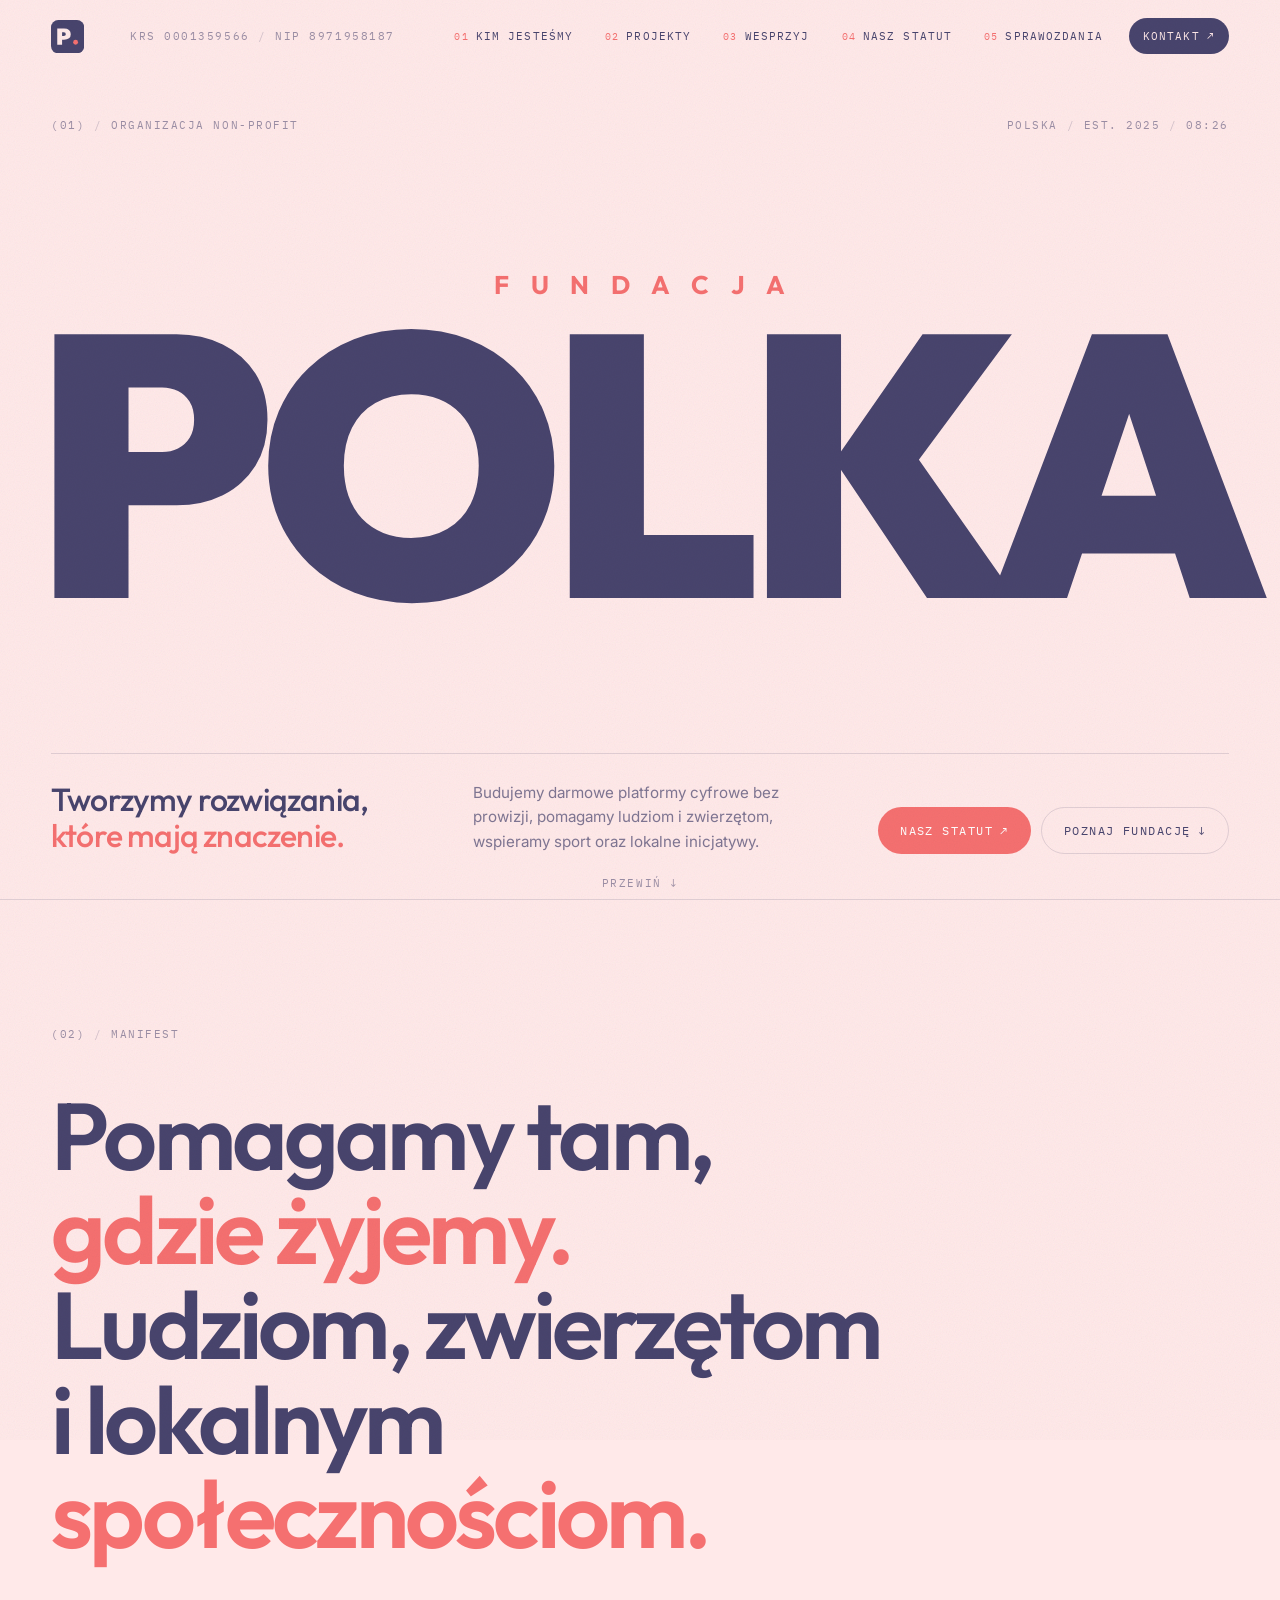
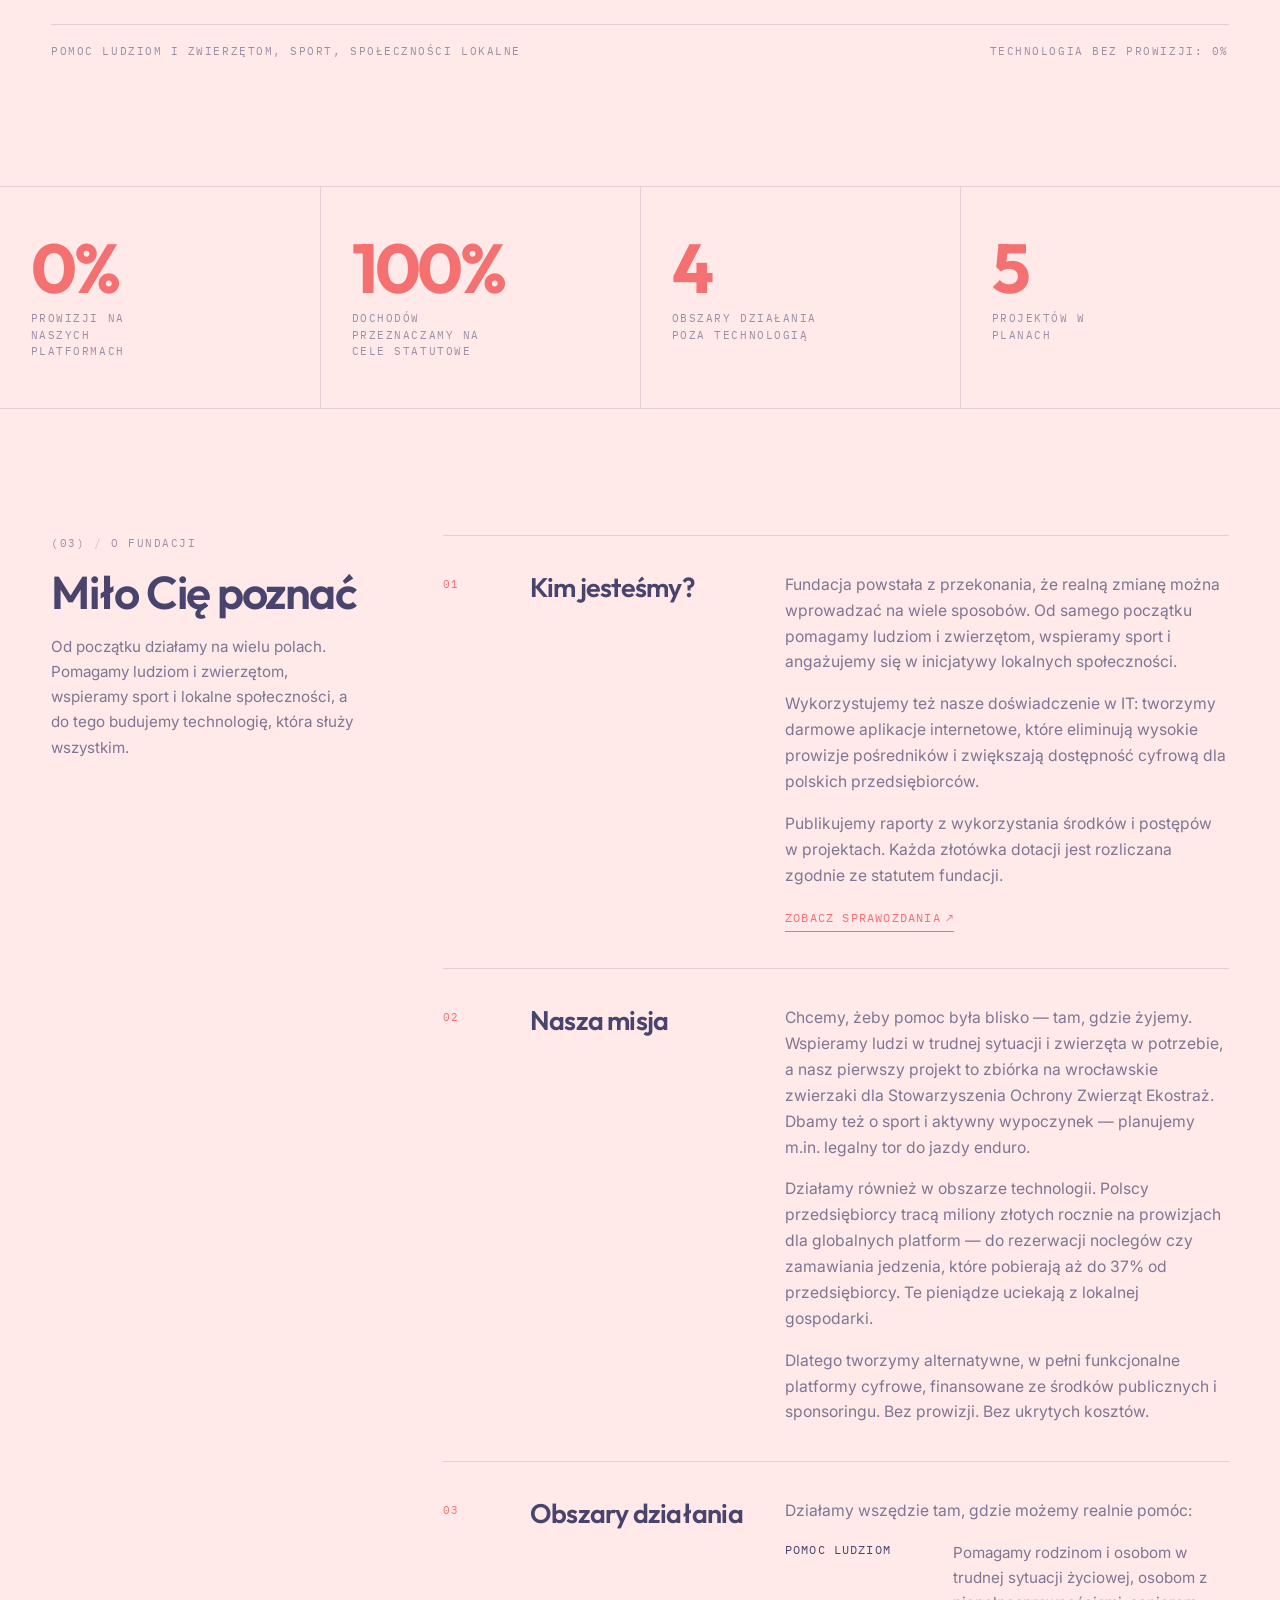
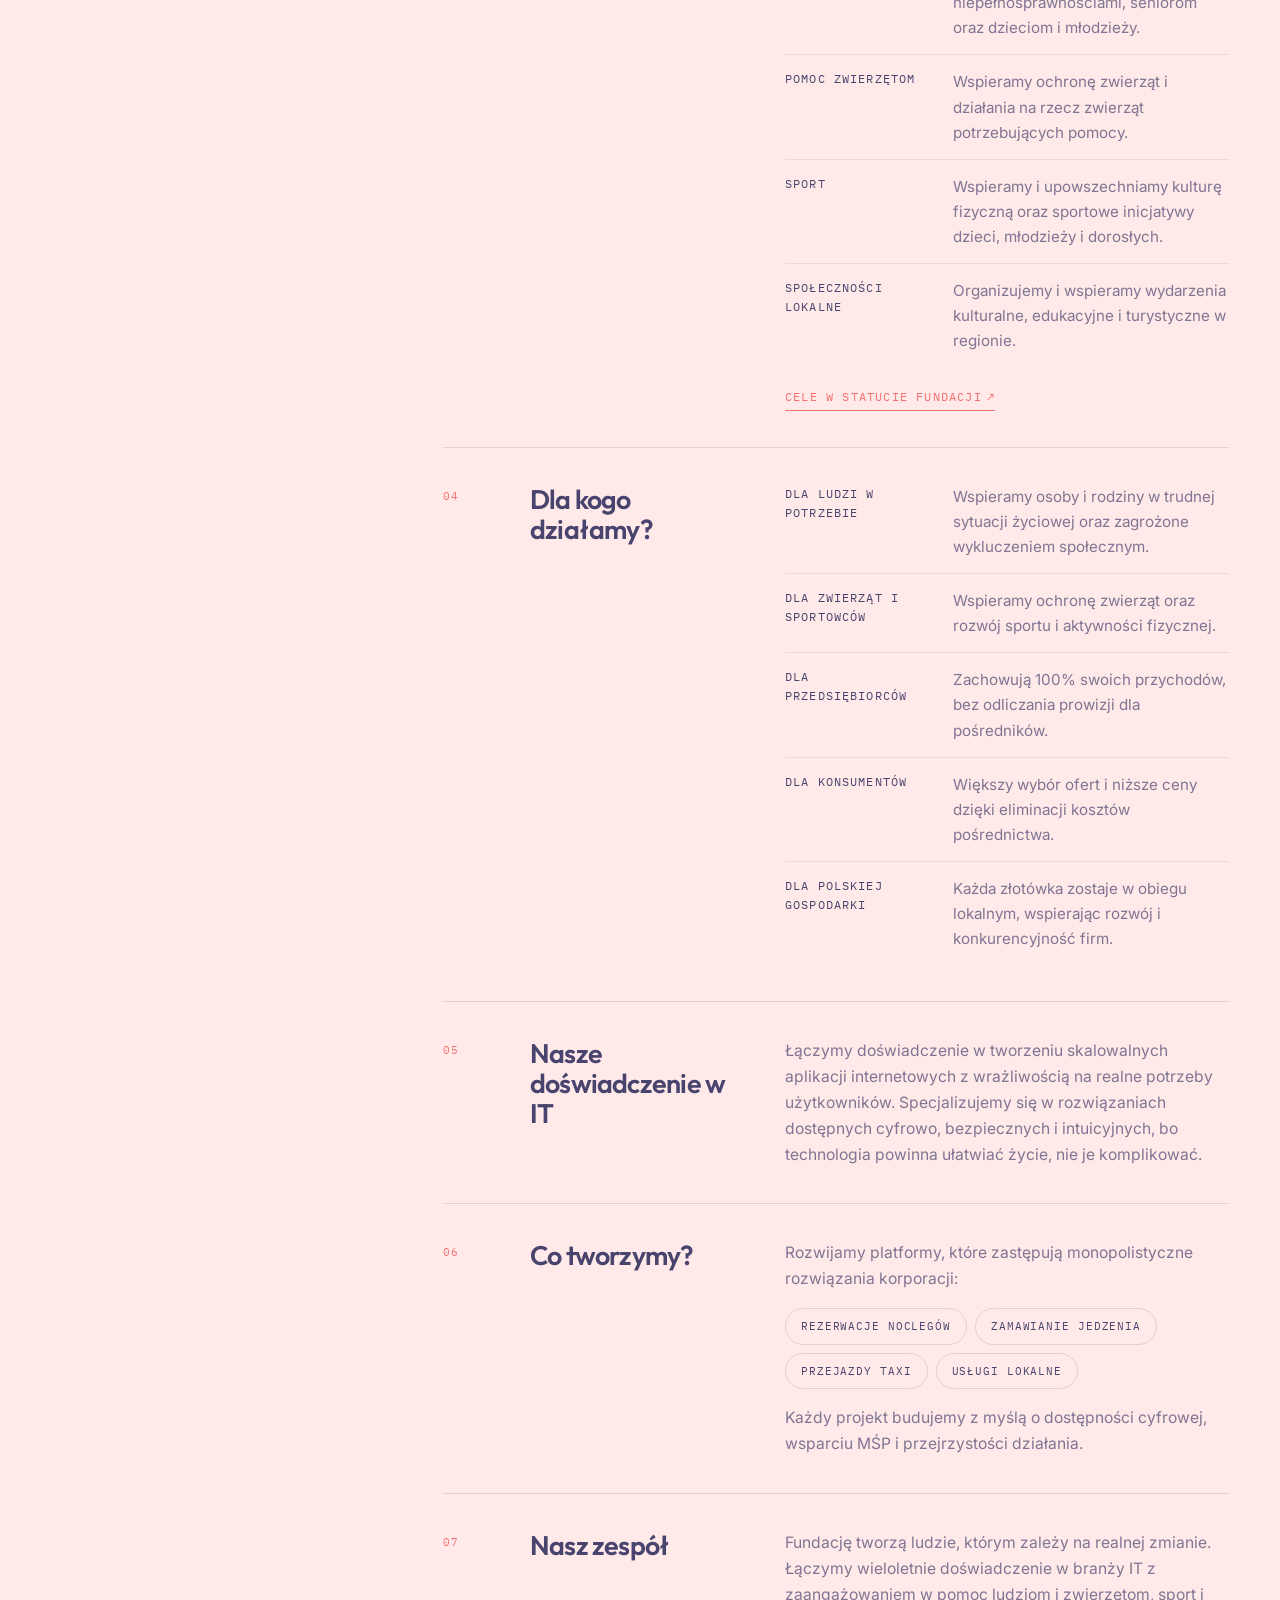
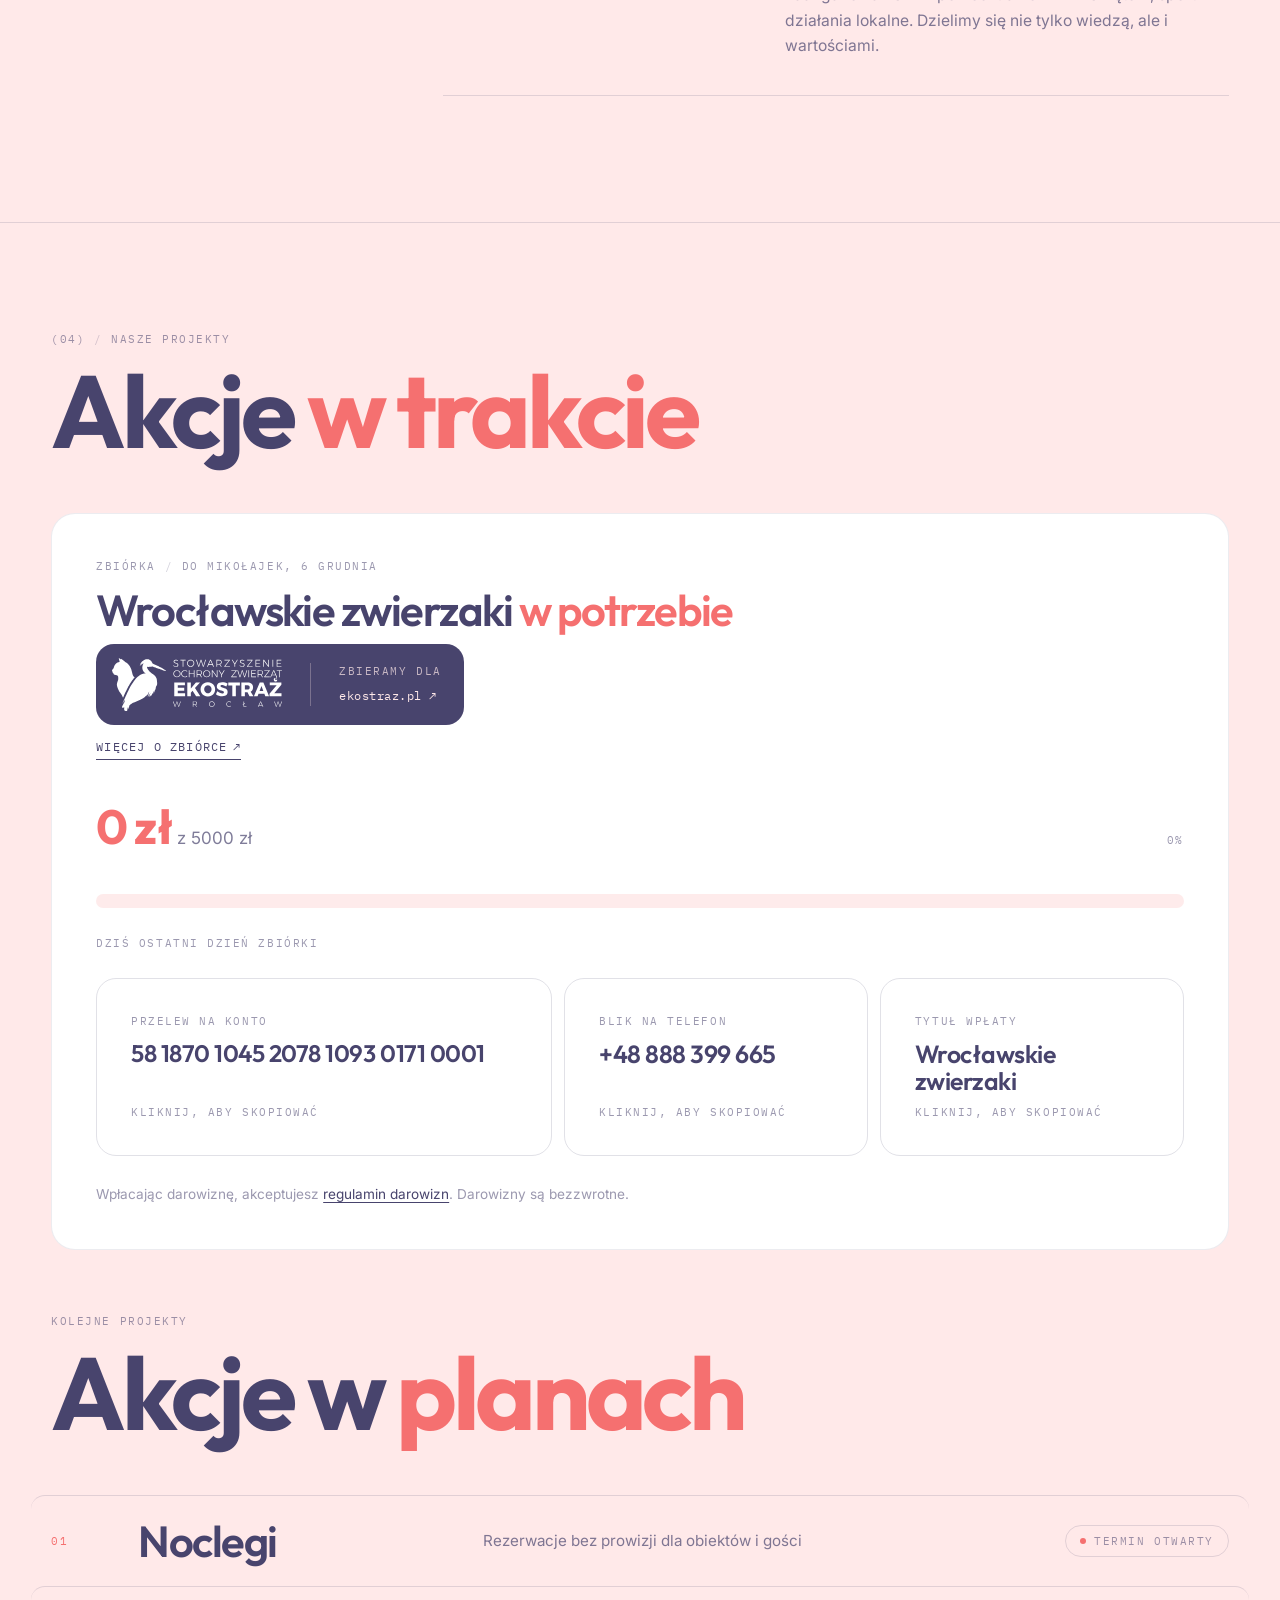
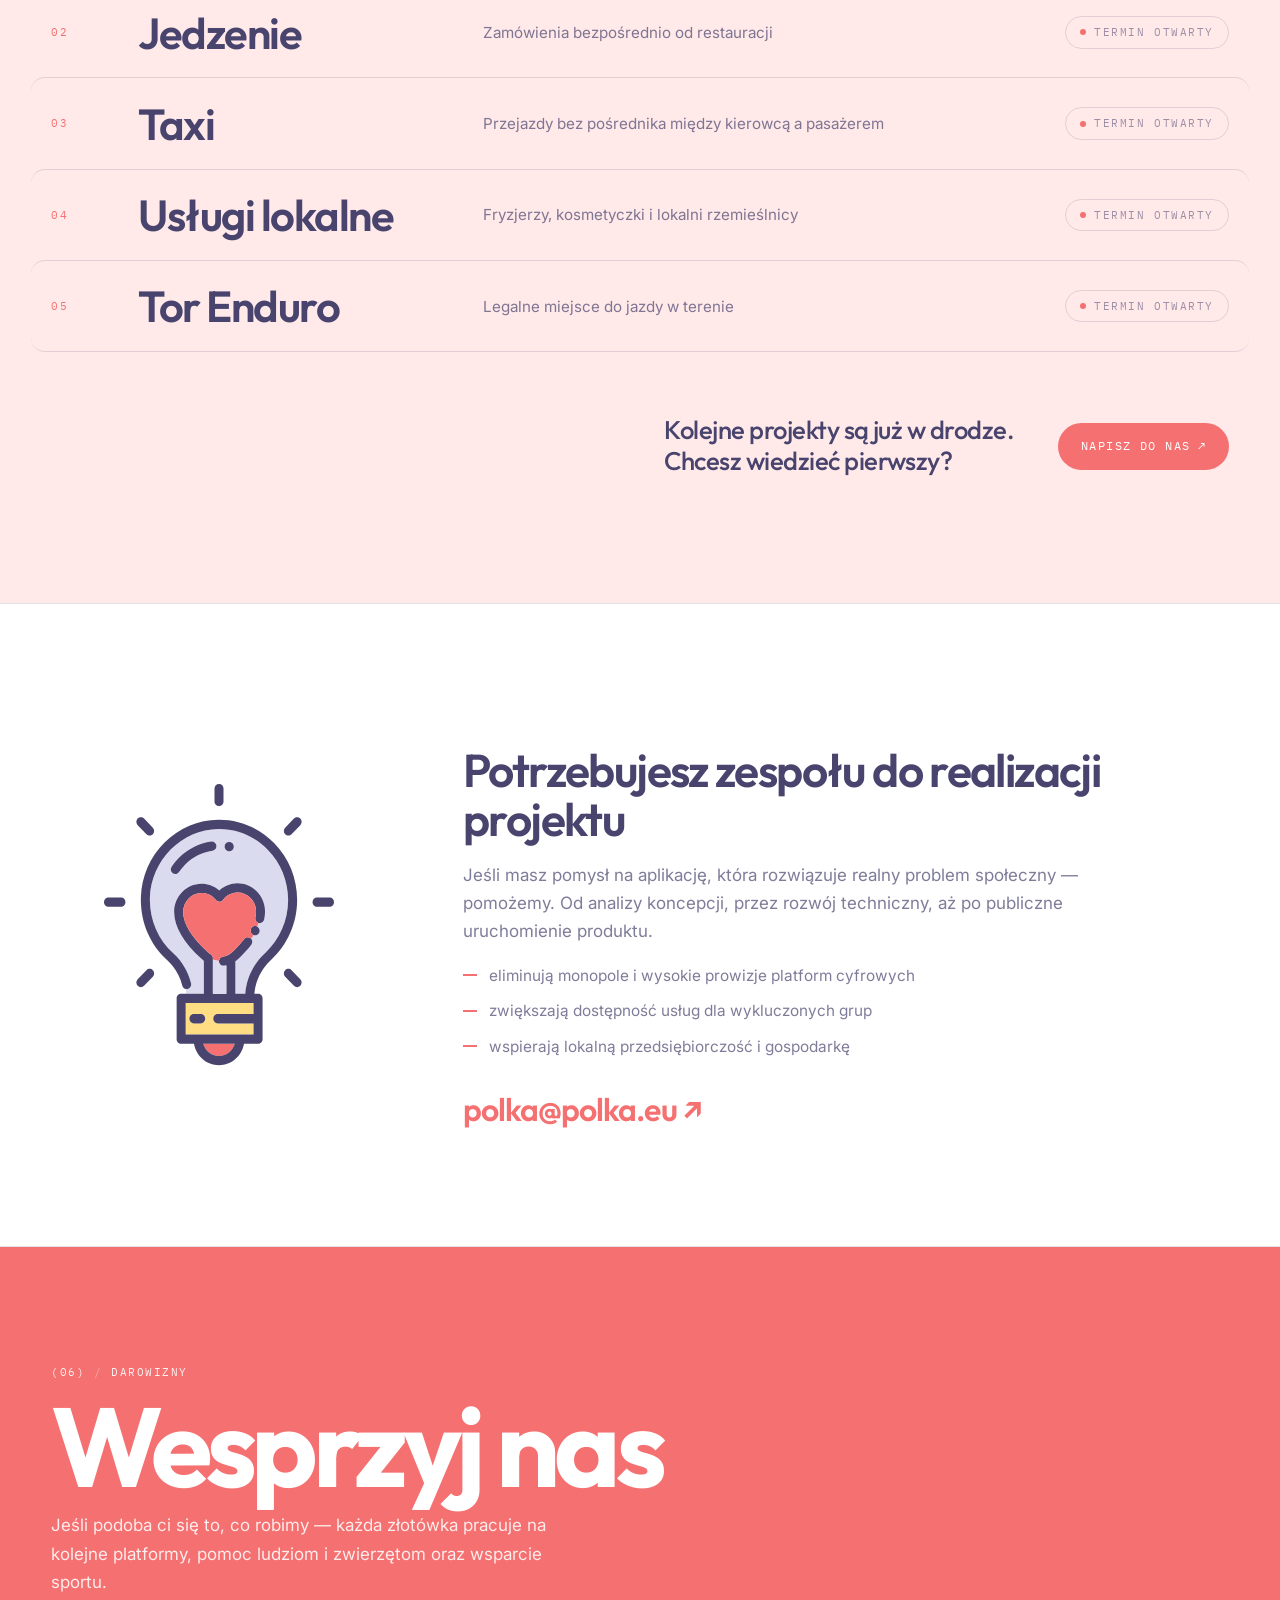
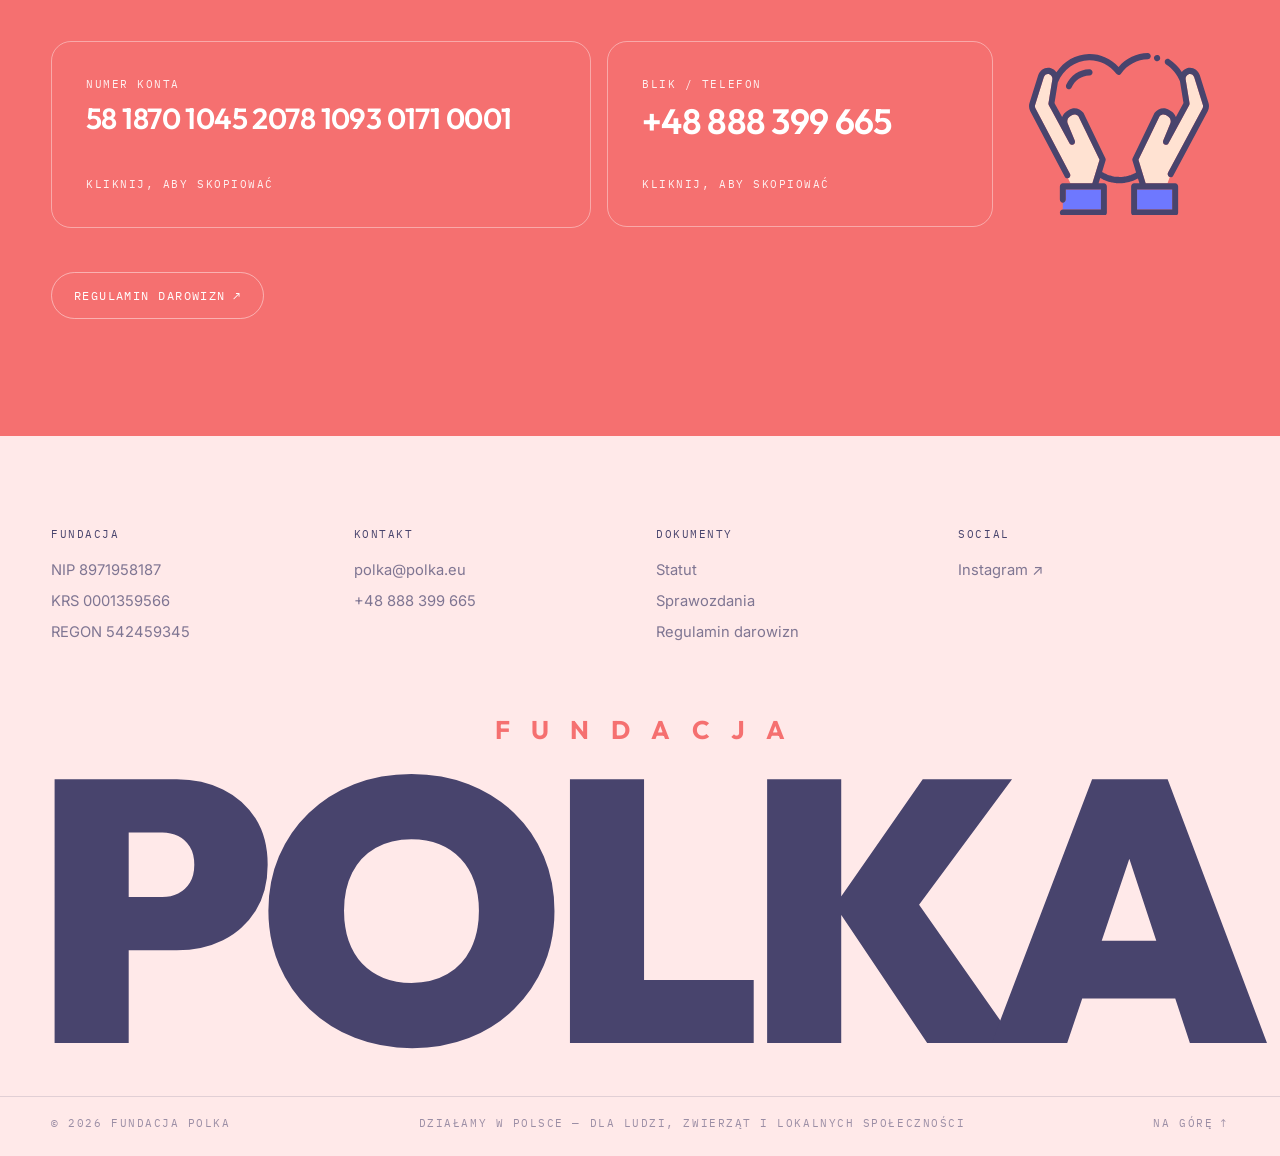
==== index.html @ 203c1606 "Name Ekostraż as the beneficiary of the Wrocławskie zwierzaki fundraiser Add Ekostraż logo (official" ====
<!DOCTYPE html>
<html lang="pl">
<head>
    <meta charset="UTF-8" />
    <meta name="viewport" content="width=device-width, initial-scale=1.0" />
    <meta name="description" content="Fundacja Polka - Tworzymy rozwiązania, które mają znaczenie! Budujemy darmowe platformy cyfrowe bez prowizji, pomagamy ludziom i zwierzętom, wspieramy sport i lokalne inicjatywy." />
    <meta name="theme-color" content="#FFE9E9" />
    <link rel="canonical" href="https://polka.eu/" />

    <!-- Social previews: Facebook, Messenger, Instagram (DM links), WhatsApp, LinkedIn, X/Twitter -->
    <meta property="og:type" content="website" />
    <meta property="og:site_name" content="Fundacja Polka" />
    <meta property="og:locale" content="pl_PL" />
    <meta property="og:url" content="https://polka.eu/" />
    <meta property="og:title" content="Fundacja Polka — Tworzymy rozwiązania, które mają znaczenie" />
    <meta property="og:description" content="Pomagamy ludziom i zwierzętom, wspieramy sport i lokalne społeczności oraz budujemy darmowe platformy cyfrowe bez prowizji." />
    <meta property="og:image" content="https://polka.eu/og/og-default.png" />
    <meta property="og:image:type" content="image/png" />
    <meta property="og:image:width" content="1200" />
    <meta property="og:image:height" content="630" />
    <meta property="og:image:alt" content="Fundacja Polka — pomagamy ludziom i zwierzętom, wspieramy sport i lokalne społeczności" />
    <meta name="twitter:card" content="summary_large_image" />
    <meta name="twitter:title" content="Fundacja Polka — Tworzymy rozwiązania, które mają znaczenie" />
    <meta name="twitter:description" content="Pomagamy ludziom i zwierzętom, wspieramy sport i lokalne społeczności oraz budujemy darmowe platformy cyfrowe bez prowizji." />
    <meta name="twitter:image" content="https://polka.eu/og/og-default.png" />
    <meta name="twitter:image:alt" content="Fundacja Polka — pomagamy ludziom i zwierzętom, wspieramy sport i lokalne społeczności" />
    <link rel="icon" href="favicon.svg" type="image/svg+xml" />
    <link rel="apple-touch-icon" href="apple-touch-icon.png" />
    <title>Fundacja Polka — Tworzymy rozwiązania, które mają znaczenie!</title>
    <link rel="preconnect" href="https://api.fontshare.com" />
    <link href="https://api.fontshare.com/v2/css?f[]=switzer@400,500,700,900&display=swap" rel="stylesheet" />
    <link rel="preconnect" href="https://fonts.googleapis.com" />
    <link rel="preconnect" href="https://fonts.gstatic.com" crossorigin />
    <link href="https://fonts.googleapis.com/css2?family=Outfit:wght@300;400;500;600;700;800;900&family=Inter:wght@300;400;500;600&family=IBM+Plex+Mono:wght@400;500&display=swap" rel="stylesheet" />
    <link rel="stylesheet" href="styles.css" />
</head>
<body>
    <div class="grain" aria-hidden="true"></div>
    <div class="progress" id="progress" aria-hidden="true"><span></span></div>
    <div class="cursor" id="cursor" aria-hidden="true"></div>

    <a href="#main" class="skip-link">Przejdź do treści</a>

    <!-- TOP BAR -->
    <header class="topbar" id="topbar">
        <a href="index.html" class="brand" aria-label="Fundacja Polka — strona główna">
            <span class="visually-hidden">Fundacja Polka</span>
            <svg class="brand-mark" viewBox="0 0 128 128" aria-hidden="true" focusable="false">
                <rect class="brand-mark-tile" width="128" height="128" rx="28" />
                <path class="brand-mark-p" d="M24.06 95V33H50.14Q62.27 33 69.15 38.7Q76.04 44.4 76.04 54.61Q76.04 64.82 69.15 70.52Q62.27 76.22 50.32 76.22H42.66V95ZM49.78 47.59H42.66V61.63H49.32Q56.98 61.63 56.98 54.61Q56.98 47.59 49.78 47.59Z" />
                <circle class="brand-mark-dot" cx="94.64" cy="85.7" r="9.3" />
            </svg>
        </a>

        <p class="topbar-meta label">KRS&nbsp;0001359566 <span class="sep">/</span> NIP&nbsp;8971958187</p>

        <nav class="topnav" aria-label="Nawigacja główna">
            <a href="#about"><span class="idx">01</span> Kim jesteśmy</a>
            <a href="#projects"><span class="idx">02</span> Projekty</a>
            <a href="#support"><span class="idx">03</span> Wesprzyj</a>
            <a href="statut.html"><span class="idx">04</span> Nasz statut</a>
            <a href="sprawozdania.html"><span class="idx">05</span> Sprawozdania</a>
            <a href="#contact" class="topnav-cta">Kontakt <span aria-hidden="true">↗</span></a>
        </nav>

        <button class="menu-btn" id="menu-btn" type="button" aria-expanded="false" aria-controls="menu">
            <span class="menu-btn-label">Menu</span>
            <span class="menu-btn-bars" aria-hidden="true"><i></i><i></i></span>
        </button>
    </header>

    <!-- FULLSCREEN MENU -->
    <div class="menu" id="menu" hidden>
        <nav class="menu-nav" aria-label="Menu">
            <a href="#about"><span class="idx">01</span> Kim jesteśmy</a>
            <a href="#projects"><span class="idx">02</span> Projekty</a>
            <a href="#support"><span class="idx">03</span> Wesprzyj nas</a>
            <a href="statut.html"><span class="idx">04</span> Nasz statut</a>
            <a href="sprawozdania.html"><span class="idx">05</span> Sprawozdania</a>
            <a href="#contact"><span class="idx">06</span> Kontakt</a>
        </nav>
        <div class="menu-foot label">
            <span>polka@polka.eu</span>
            <span>+48 888 399 665</span>
        </div>
    </div>

    <main id="main">
        <!-- HERO -->
        <section class="hero">
            <div class="hero-head">
                <p class="label">(01) <span class="sep">/</span> Organizacja non-profit</p>
                <p class="label">Polska <span class="sep">/</span> EST. 2025 <span class="sep">/</span> <span id="clock">--:--</span></p>
            </div>

            <h1 class="wordmark hero-wordmark">
                <span class="visually-hidden">Fundacja Polka</span>
                <span class="wordmark-top" aria-hidden="true"><span>F</span><span>U</span><span>N</span><span>D</span><span>A</span><span>C</span><span>J</span><span>A</span></span>
                <span class="wordmark-main" aria-hidden="true">Polka</span>
            </h1>

            <div class="hero-foot">
                <p class="hero-claim">
                    Tworzymy rozwiązania,<br />
                    <span class="accent">które mają znaczenie.</span>
                </p>
                <p class="hero-note">
                    Budujemy darmowe platformy cyfrowe bez prowizji, pomagamy ludziom
                    i zwierzętom, wspieramy sport oraz lokalne inicjatywy.
                </p>
                <div class="hero-actions">
                    <a href="statut.html" class="btn btn-solid" data-magnetic>
                        Nasz statut <span class="btn-arrow" aria-hidden="true">↗</span>
                    </a>
                    <a href="#about" class="btn btn-line" data-magnetic>
                        Poznaj fundację <span class="btn-arrow" aria-hidden="true">↓</span>
                    </a>
                </div>
            </div>

            <p class="scroll-cue label" aria-hidden="true">Przewiń <span>↓</span></p>
        </section>

        <!-- STATEMENT -->
        <section class="statement-section">
            <p class="label sticky-label">(02) <span class="sep">/</span> Manifest</p>
            <h2 class="statement" data-reveal-lines>
                <span class="line"><span>Pomagamy tam,</span></span>
                <span class="line"><span class="accent">gdzie żyjemy.</span></span>
                <span class="line"><span>Ludziom, zwierzętom</span></span>
                <span class="line"><span>i lokalnym</span></span>
                <span class="line"><span class="accent">społecznościom.</span></span>
            </h2>
            <div class="statement-foot">
                <p class="label">Pomoc ludziom i&nbsp;zwierzętom, sport, społeczności lokalne</p>
                <p class="label">Technologia bez prowizji: 0%</p>
            </div>
        </section>

        <!-- STATS -->
        <section class="stats" aria-label="Liczby">
            <div class="stat">
                <span class="stat-num" data-count="0" data-suffix="%">0%</span>
                <span class="label">prowizji na naszych platformach</span>
            </div>
            <div class="stat">
                <span class="stat-num" data-count="100" data-suffix="%">100%</span>
                <span class="label">dochodów przeznaczamy na cele statutowe</span>
            </div>
            <div class="stat">
                <span class="stat-num" data-count="4" data-suffix="">4</span>
                <span class="label">obszary działania poza technologią</span>
            </div>
            <div class="stat">
                <span class="stat-num" data-count="5" data-suffix="">5</span>
                <span class="label">projektów w planach</span>
            </div>
        </section>

        <!-- ABOUT -->
        <section id="about" class="about">
            <aside class="about-aside">
                <p class="label sticky-label">(03) <span class="sep">/</span> O fundacji</p>
                <h2 class="about-heading">Miło Cię poznać</h2>
                <p class="about-intro">
                    Od początku działamy na wielu polach. Pomagamy ludziom i zwierzętom,
                    wspieramy sport i lokalne społeczności, a do tego budujemy technologię, która służy wszystkim.
                </p>
            </aside>

            <div class="rows">
                <article class="row" data-reveal>
                    <p class="row-idx label">01</p>
                    <h3 class="row-title">Kim jesteśmy?</h3>
                    <div class="row-body">
                        <p>
                            Fundacja powstała z przekonania, że realną zmianę można wprowadzać na wiele
                            sposobów. Od samego początku pomagamy ludziom i zwierzętom, wspieramy sport
                            i angażujemy się w inicjatywy lokalnych społeczności.
                        </p>
                        <p>
                            Wykorzystujemy też nasze doświadczenie w IT: tworzymy darmowe aplikacje
                            internetowe, które eliminują wysokie prowizje pośredników i zwiększają
                            dostępność cyfrową dla polskich przedsiębiorców.
                        </p>
                        <p>
                            Publikujemy raporty z wykorzystania środków i postępów w projektach.
                            Każda złotówka dotacji jest rozliczana zgodnie ze statutem fundacji.
                        </p>
                        <a href="sprawozdania.html" class="link-arrow">Zobacz sprawozdania <span aria-hidden="true">↗</span></a>
                    </div>
                </article>

                <article class="row" data-reveal>
                    <p class="row-idx label">02</p>
                    <h3 class="row-title">Nasza misja</h3>
                    <div class="row-body">
                        <p>
                            Chcemy, żeby pomoc była blisko — tam, gdzie żyjemy. Wspieramy ludzi w trudnej
                            sytuacji i zwierzęta w potrzebie, a nasz pierwszy projekt to zbiórka na
                            wrocławskie zwierzaki dla Stowarzyszenia Ochrony Zwierząt Ekostraż. Dbamy też o sport i aktywny wypoczynek — planujemy m.in.
                            legalny tor do jazdy enduro.
                        </p>
                        <p>
                            Działamy również w obszarze technologii. Polscy przedsiębiorcy tracą miliony
                            złotych rocznie na prowizjach dla globalnych platform — do rezerwacji noclegów
                            czy zamawiania jedzenia, które pobierają aż do 37% od przedsiębiorcy. Te pieniądze
                            uciekają z lokalnej gospodarki.
                        </p>
                        <p>
                            Dlatego tworzymy alternatywne, w pełni funkcjonalne platformy cyfrowe,
                            finansowane ze środków publicznych i sponsoringu.
                            Bez prowizji. Bez ukrytych kosztów.
                        </p>
                    </div>
                </article>

                <article class="row" data-reveal>
                    <p class="row-idx label">03</p>
                    <h3 class="row-title">Obszary działania</h3>
                    <div class="row-body">
                        <p>Działamy wszędzie tam, gdzie możemy realnie pomóc:</p>
                        <dl class="deflist">
                            <div>
                                <dt>Pomoc ludziom</dt>
                                <dd>Pomagamy rodzinom i osobom w trudnej sytuacji życiowej, osobom z niepełnosprawnościami, seniorom oraz dzieciom i młodzieży.</dd>
                            </div>
                            <div>
                                <dt>Pomoc zwierzętom</dt>
                                <dd>Wspieramy ochronę zwierząt i działania na rzecz zwierząt potrzebujących pomocy.</dd>
                            </div>
                            <div>
                                <dt>Sport</dt>
                                <dd>Wspieramy i upowszechniamy kulturę fizyczną oraz sportowe inicjatywy dzieci, młodzieży i dorosłych.</dd>
                            </div>
                            <div>
                                <dt>Społeczności lokalne</dt>
                                <dd>Organizujemy i wspieramy wydarzenia kulturalne, edukacyjne i turystyczne w regionie.</dd>
                            </div>
                        </dl>
                        <a href="statut.html#r2" class="link-arrow">Cele w statucie fundacji <span aria-hidden="true">↗</span></a>
                    </div>
                </article>

                <article class="row" data-reveal>
                    <p class="row-idx label">04</p>
                    <h3 class="row-title">Dla kogo działamy?</h3>
                    <div class="row-body">
                        <dl class="deflist">
                            <div>
                                <dt>Dla ludzi w potrzebie</dt>
                                <dd>Wspieramy osoby i rodziny w trudnej sytuacji życiowej oraz zagrożone wykluczeniem społecznym.</dd>
                            </div>
                            <div>
                                <dt>Dla zwierząt i sportowców</dt>
                                <dd>Wspieramy ochronę zwierząt oraz rozwój sportu i aktywności fizycznej.</dd>
                            </div>
                            <div>
                                <dt>Dla przedsiębiorców</dt>
                                <dd>Zachowują 100% swoich przychodów, bez odliczania prowizji dla pośredników.</dd>
                            </div>
                            <div>
                                <dt>Dla konsumentów</dt>
                                <dd>Większy wybór ofert i niższe ceny dzięki eliminacji kosztów pośrednictwa.</dd>
                            </div>
                            <div>
                                <dt>Dla polskiej gospodarki</dt>
                                <dd>Każda złotówka zostaje w obiegu lokalnym, wspierając rozwój i konkurencyjność firm.</dd>
                            </div>
                        </dl>
                    </div>
                </article>

                <article class="row" data-reveal>
                    <p class="row-idx label">05</p>
                    <h3 class="row-title">Nasze doświadczenie w IT</h3>
                    <div class="row-body">
                        <p>
                            Łączymy doświadczenie w tworzeniu skalowalnych aplikacji internetowych
                            z wrażliwością na realne potrzeby użytkowników. Specjalizujemy się
                            w rozwiązaniach dostępnych cyfrowo, bezpiecznych i intuicyjnych,
                            bo technologia powinna ułatwiać życie, nie je komplikować.
                        </p>
                    </div>
                </article>

                <article class="row" data-reveal>
                    <p class="row-idx label">06</p>
                    <h3 class="row-title">Co tworzymy?</h3>
                    <div class="row-body">
                        <p>Rozwijamy platformy, które zastępują monopolistyczne rozwiązania korporacji:</p>
                        <ul class="tags">
                            <li>Rezerwacje noclegów</li>
                            <li>Zamawianie jedzenia</li>
                            <li>Przejazdy taxi</li>
                            <li>Usługi lokalne</li>
                        </ul>
                        <p>
                            Każdy projekt budujemy z myślą o dostępności cyfrowej, wsparciu MŚP
                            i przejrzystości działania.
                        </p>
                    </div>
                </article>

                <article class="row" data-reveal>
                    <p class="row-idx label">07</p>
                    <h3 class="row-title">Nasz zespół</h3>
                    <div class="row-body">
                        <p>
                            Fundację tworzą ludzie, którym zależy na realnej zmianie. Łączymy wieloletnie
                            doświadczenie w branży IT z zaangażowaniem w pomoc ludziom i zwierzętom, sport
                            i działania lokalne. Dzielimy się nie tylko wiedzą, ale i wartościami.
                        </p>
                    </div>
                </article>
            </div>
        </section>

        <!-- PROJECTS -->
        <section id="projects" class="projects">
            <div class="section-head">
                <p class="label">(04) <span class="sep">/</span> Nasze projekty</p>
                <h2 class="section-title">Akcje <span class="accent">w trakcie</span></h2>
            </div>

            <!-- FUNDRAISER: amounts live in zbiorka.js -->
            <article class="fundraiser" id="zbiorka" data-reveal data-fundraiser>
                <div class="fundraiser-head">
                    <p class="label">Zbiórka <span class="sep">/</span> Do Mikołajek, 6 grudnia</p>
                    <h3 class="fundraiser-title">Wrocławskie zwierzaki <span class="accent">w&nbsp;potrzebie</span></h3>
                    <a href="https://ekostraz.pl/" class="partner" target="_blank" rel="noopener">
                        <img src="ekostraz-logo.svg" class="partner-logo" width="146" height="45" alt="Stowarzyszenie Ochrony Zwierząt Ekostraż, Wrocław" />
                        <span class="partner-text">
                            <span class="label">Zbieramy dla</span>
                            <span class="partner-link">ekostraz.pl ↗</span>
                        </span>
                    </a>
                    <a href="zwierzaki.html" class="link-arrow">Więcej o zbiórce <span aria-hidden="true">↗</span></a>
                </div>

                <div class="fundraiser-amounts">
                    <p><span class="fundraiser-raised" data-fr="raised">0 zł</span> <span class="fundraiser-goal">z <span data-fr="goal">5000 zł</span></span></p>
                    <p class="label" data-fr="percent">0%</p>
                </div>

                <div class="fundraiser-bar" role="progressbar" aria-label="Postęp zbiórki" aria-valuemin="0" aria-valuemax="5000" aria-valuenow="0" aria-valuetext="Zebrano 0 zł z 5000 zł">
                    <span></span>
                </div>

                <p class="label" data-fr="left">Zbiórka trwa do 6 grudnia</p>

                <div class="fundraiser-pay">
                    <button type="button" class="copy-card copy-card-light copy-card-account" data-copy="58 1870 1045 2078 1093 0171 0001">
                        <span class="label">Przelew na konto</span>
                        <span class="copy-value">58 1870 1045 2078 1093 0171 0001</span>
                        <span class="copy-hint label">Kliknij, aby skopiować</span>
                    </button>
                    <button type="button" class="copy-card copy-card-light" data-copy="+48 888 399 665">
                        <span class="label">BLIK na telefon</span>
                        <span class="copy-value">+48 888 399 665</span>
                        <span class="copy-hint label">Kliknij, aby skopiować</span>
                    </button>
                    <button type="button" class="copy-card copy-card-light" data-copy="Wrocławskie zwierzaki">
                        <span class="label">Tytuł wpłaty</span>
                        <span class="copy-value">Wrocławskie zwierzaki</span>
                        <span class="copy-hint label">Kliknij, aby skopiować</span>
                    </button>
                </div>

                <p class="fundraiser-note">Wpłacając darowiznę, akceptujesz <a href="regulamin.html">regulamin darowizn</a>. Darowizny są bezzwrotne.</p>
            </article>

            <div class="section-head">
                <p class="label">Kolejne projekty</p>
                <h2 class="section-title">Akcje w <span class="accent">planach</span></h2>
            </div>

            <ul class="index" id="index">
                <li class="index-row" data-reveal>
                    <span class="index-num label">01</span>
                    <span class="index-name">Noclegi</span>
                    <span class="index-desc">Rezerwacje bez prowizji dla obiektów i gości</span>
                    <span class="index-status label">Termin otwarty</span>
                </li>
                <li class="index-row" data-reveal>
                    <span class="index-num label">02</span>
                    <span class="index-name">Jedzenie</span>
                    <span class="index-desc">Zamówienia bezpośrednio od restauracji</span>
                    <span class="index-status label">Termin otwarty</span>
                </li>
                <li class="index-row" data-reveal>
                    <span class="index-num label">03</span>
                    <span class="index-name">Taxi</span>
                    <span class="index-desc">Przejazdy bez pośrednika między kierowcą a pasażerem</span>
                    <span class="index-status label">Termin otwarty</span>
                </li>
                <li class="index-row" data-reveal>
                    <span class="index-num label">04</span>
                    <span class="index-name">Usługi lokalne</span>
                    <span class="index-desc">Fryzjerzy, kosmetyczki i lokalni rzemieślnicy</span>
                    <span class="index-status label">Termin otwarty</span>
                </li>
                <li class="index-row" data-reveal>
                    <span class="index-num label">05</span>
                    <span class="index-name">Tor Enduro</span>
                    <span class="index-desc">Legalne miejsce do jazdy w terenie</span>
                    <span class="index-status label">Termin otwarty</span>
                </li>
            </ul>

            <div class="projects-foot">
                <div class="projects-cta">
                    <p class="projects-note">Kolejne projekty są już w drodze. Chcesz wiedzieć pierwszy?</p>
                    <a href="mailto:polka@polka.eu" class="btn btn-solid" data-magnetic>
                        Napisz do nas <span class="btn-arrow" aria-hidden="true">↗</span>
                    </a>
                </div>
            </div>
        </section>

        <!-- COLLAB -->
        <section class="collab">
            <figure class="collab-figure" aria-hidden="true">
                <svg class="fig-svg fig-bulb" aria-hidden="true" viewBox="0 0 349 427" fill="none" xmlns="http://www.w3.org/2000/svg">
                        <path d="M248.419 99.5899C228.615 79.3746 202.393 68.2778 174.5 68.2778H173.738C118.147 68.6795 71.4471 115.447 69.6495 172.517C68.6334 204.844 81.5687 235.633 105.143 257.004C118.362 268.994 127.683 284.72 132.089 302.485C133.017 306.251 130.809 310.077 127.145 311.031C126.588 311.182 126.041 311.222 125.494 311.232C125.328 311.232 125.172 311.242 125.006 311.232C124.84 311.222 124.683 311.182 124.517 311.162V318.242H151.541V268.241C151.052 267.869 150.564 267.488 150.095 267.096L149.763 266.835C149.411 266.554 149.059 266.263 148.717 265.961C148.571 265.841 148.424 265.72 148.287 265.59C120.844 240.474 106.775 216.674 106.472 194.841C106.15 171.252 124.556 151.79 147.506 151.459C157.715 151.338 167.368 154.943 174.979 161.591C182.404 154.722 191.969 150.816 202.159 150.665H202.755C225.44 150.665 244.042 169.464 244.364 192.843C244.423 197.031 243.974 201.359 243.026 205.717C242.205 209.503 238.551 211.893 234.858 211.05C234.722 211.02 234.604 210.969 234.477 210.929C233.96 212.636 233.344 214.494 232.65 216.443C234.751 217.648 236.177 219.947 236.177 222.598C236.177 226.475 233.119 229.628 229.338 229.628C228.498 229.628 227.697 229.467 226.955 229.176C225.831 231.175 224.61 233.073 223.281 234.79C225.469 237.311 225.636 241.157 223.516 243.868C218.22 250.667 211.821 257.696 204.503 264.776C204.376 264.907 204.23 265.037 204.083 265.158C203.751 265.479 203.409 265.771 203.057 266.072L202.774 266.313C202.149 266.855 201.572 267.357 200.967 267.819C200.468 268.201 199.97 268.562 199.462 268.914C199.403 268.954 199.355 268.984 199.306 269.024V318.242H214.41C216.188 294.733 226.847 272.589 244.257 256.642C266.591 236.186 279.409 206.832 279.409 176.112C279.409 147.16 268.398 119.986 248.419 99.5899ZM164.642 101.237C149.03 103.406 134.727 110.616 123.267 122.085C119.749 125.61 116.564 129.486 113.819 133.593C112.49 135.582 110.351 136.646 108.172 136.646C106.834 136.646 105.485 136.244 104.303 135.401C101.196 133.202 100.405 128.833 102.545 125.63C105.808 120.759 109.569 116.18 113.721 112.012C127.302 98.4249 144.272 89.8789 162.805 87.298C166.557 86.7859 169.996 89.4772 170.504 93.3234C171.012 97.1696 168.384 100.715 164.642 101.237ZM196.863 96.2357C196.316 99.6802 193.414 102.121 190.122 102.121C189.761 102.121 189.379 102.09 188.998 102.03L188.676 101.97C184.944 101.337 182.433 97.7119 183.049 93.8858C183.674 90.0496 187.181 87.4587 190.913 88.1014L191.236 88.1516C194.958 88.7843 197.479 92.4096 196.863 96.2357Z" fill="#DBDBEF"/>
                        <path d="M198.407 394.222C195.427 404.897 185.833 412.74 174.5 412.74C163.167 412.74 153.573 404.897 150.593 394.222H198.407Z" fill="#F57070"/>
                        <path d="M172.673 349.202H226.945V332.301H123.902V380.163H226.945V363.262H172.673C168.902 363.262 165.834 360.108 165.834 356.232C165.834 352.346 168.902 349.202 172.673 349.202ZM146.675 363.262H136.417C132.646 363.262 129.578 360.108 129.578 356.232C129.578 352.346 132.646 349.202 136.417 349.202H146.675C150.456 349.202 153.514 352.346 153.514 356.232C153.514 360.108 150.456 363.262 146.675 363.262Z" fill="#FFDE83"/>
                        <path d="M258.052 89.6175C235.464 66.5603 205.49 53.9772 173.64 54.2182C142.982 54.4392 113.927 66.7611 91.8174 88.8945C69.6984 111.038 56.978 140.572 55.9815 172.065C54.8286 208.589 69.4444 243.396 96.0967 267.548C107.244 277.66 115.109 290.936 118.831 305.96C119.535 308.802 121.84 310.78 124.517 311.162C124.683 311.182 124.84 311.222 125.006 311.232C125.172 311.242 125.328 311.232 125.494 311.232C126.041 311.222 126.588 311.182 127.145 311.031C130.809 310.077 133.017 306.251 132.089 302.485C127.683 284.72 118.362 268.994 105.144 257.003C81.5688 235.633 68.6335 204.843 69.6496 172.517C71.4472 115.446 118.147 68.6792 173.738 68.2775H174.5C202.393 68.2775 228.615 79.3743 248.419 99.5895C268.398 119.986 279.409 147.16 279.409 176.112C279.409 206.832 266.591 236.185 244.257 256.642C226.847 272.589 216.188 294.732 214.41 318.241H199.306V269.024C199.355 268.984 199.403 268.954 199.462 268.913C199.97 268.562 200.468 268.2 200.967 267.819C201.572 267.357 202.149 266.855 202.774 266.312L203.057 266.071C203.409 265.77 203.751 265.479 204.083 265.158C204.23 265.037 204.376 264.907 204.503 264.776C211.821 257.696 218.22 250.667 223.516 243.868C225.636 241.156 225.47 237.31 223.281 234.79C223.174 234.669 223.066 234.549 222.949 234.428C222.832 234.318 222.714 234.207 222.587 234.097C222.539 234.067 222.509 234.026 222.46 233.986C219.51 231.556 215.201 232.048 212.847 235.071C207.972 241.327 202.051 247.835 195.251 254.432C195.134 254.533 195.017 254.633 194.919 254.734C194.714 254.914 194.509 255.085 194.304 255.266L193.913 255.607C193.522 255.949 193.141 256.28 192.74 256.592C192.428 256.833 192.096 257.063 191.763 257.294C191.763 257.294 191.685 257.355 191.675 257.355C191.255 257.646 190.835 257.937 190.415 258.198C190.063 258.419 189.702 258.63 189.34 258.831C188.881 259.092 188.412 259.333 187.953 259.564C187.601 259.735 187.26 259.895 186.898 260.056C186.38 260.277 185.872 260.478 185.364 260.659L185.179 260.729C184.905 260.829 184.641 260.93 184.358 261.02C183.801 261.201 183.185 261.362 182.668 261.492L182.218 261.613C182.062 261.653 181.906 261.693 181.74 261.733C181.231 261.844 180.723 261.924 180.215 261.994C177.04 262.466 174.725 265.117 174.422 268.241C174.402 268.411 174.363 268.572 174.363 268.743C174.353 268.903 174.353 269.074 174.363 269.245C174.373 269.476 174.393 269.717 174.422 269.958C174.92 273.463 177.841 275.983 181.183 275.983C181.515 275.983 181.837 275.963 182.169 275.913C183.088 275.772 183.85 275.642 184.543 275.491C184.905 275.411 185.266 275.32 185.618 275.23L185.628 275.22V318.241H165.219V264.455C165.219 264.364 165.209 264.294 165.199 264.214C165.199 264.123 165.199 264.043 165.189 263.963C165.18 263.802 165.16 263.641 165.14 263.481C165.131 263.43 165.131 263.38 165.121 263.32C165.092 263.139 165.053 262.958 165.013 262.778C165.004 262.747 164.994 262.717 164.994 262.687C164.945 262.496 164.886 262.306 164.818 262.115C164.818 262.105 164.808 262.085 164.799 262.065C164.73 261.874 164.662 261.683 164.574 261.492L164.545 261.432C164.457 261.251 164.369 261.08 164.271 260.91C164.261 260.88 164.242 260.849 164.222 260.819C164.124 260.659 164.027 260.498 163.919 260.347C163.89 260.307 163.87 260.277 163.841 260.237C163.734 260.086 163.626 259.956 163.509 259.815C163.48 259.775 163.44 259.745 163.411 259.705C163.294 259.574 163.167 259.444 163.04 259.313C163.001 259.283 162.972 259.253 162.942 259.223C162.796 259.092 162.649 258.972 162.503 258.851C162.473 258.831 162.454 258.821 162.434 258.801C162.258 258.67 162.082 258.55 161.907 258.439C161.897 258.429 161.887 258.429 161.877 258.419C161.555 258.218 161.223 258.007 160.891 257.787L160.783 257.716C160.461 257.505 160.138 257.294 159.835 257.074C159.415 256.772 159.025 256.441 158.585 256.079L158.223 255.788C158.018 255.617 157.803 255.457 157.618 255.276C157.5 255.176 157.383 255.085 157.266 254.985C132.88 232.641 120.394 212.345 120.15 194.65C119.935 178.804 132.294 165.738 147.701 165.518C156.308 165.387 164.359 169.283 169.801 176.193C171.12 177.87 173.132 178.864 175.213 178.793C177.314 178.763 179.278 177.749 180.548 176.032C185.804 168.972 193.747 164.855 202.354 164.724C217.771 164.533 230.472 177.207 230.687 193.044C230.736 196.137 230.394 199.37 229.68 202.654C228.967 205.968 230.657 209.262 233.559 210.598C233.715 210.658 233.862 210.728 234.018 210.788C234.165 210.849 234.321 210.889 234.477 210.929C234.604 210.969 234.722 211.019 234.858 211.049C238.551 211.893 242.205 209.503 243.026 205.717C243.974 201.359 244.423 197.03 244.365 192.843C244.042 169.464 225.44 150.665 202.755 150.665H202.159C191.969 150.816 182.404 154.722 174.979 161.591C167.368 154.943 157.715 151.338 147.506 151.458C124.556 151.79 106.15 171.252 106.472 194.841C106.775 216.673 120.844 240.474 148.287 265.589C148.424 265.72 148.571 265.84 148.717 265.961C149.059 266.262 149.411 266.553 149.763 266.835L150.095 267.096C150.564 267.487 151.052 267.869 151.541 268.241V318.241H117.063C113.282 318.241 110.224 321.385 110.224 325.271V387.192C110.224 391.068 113.282 394.222 117.063 394.222H136.583C139.817 412.72 155.586 426.799 174.5 426.799C193.415 426.799 209.183 412.72 212.417 394.222H233.784C237.555 394.222 240.623 391.068 240.623 387.192V325.271C240.623 321.385 237.555 318.241 233.784 318.241H228.156C229.905 298.739 238.854 280.422 253.353 267.146C278.608 244.018 293.087 210.839 293.087 176.112C293.087 143.384 280.64 112.675 258.052 89.6175ZM174.5 412.74C163.167 412.74 153.573 404.897 150.593 394.222H198.407C195.427 404.897 185.833 412.74 174.5 412.74ZM226.945 349.202H172.673C168.902 349.202 165.834 352.345 165.834 356.232C165.834 360.108 168.902 363.261 172.673 363.261H226.945V380.163H123.902V332.301H226.945V349.202Z" fill="#48446D"/>
                        <path d="M196.863 96.2358C196.316 99.6803 193.414 102.121 190.122 102.121C189.761 102.121 189.379 102.091 188.998 102.03L188.676 101.97C184.944 101.337 182.433 97.712 183.049 93.8859C183.674 90.0497 187.181 87.4588 190.913 88.1015L191.236 88.1517C194.958 88.7844 197.479 92.4097 196.863 96.2358Z" fill="#48446D"/>
                        <path d="M164.642 101.237C149.03 103.406 134.727 110.616 123.267 122.085C119.75 125.61 116.565 129.486 113.819 133.593C112.491 135.582 110.351 136.646 108.172 136.646C106.834 136.646 105.486 136.244 104.303 135.401C101.197 133.202 100.405 128.833 102.545 125.63C105.808 120.759 109.569 116.18 113.722 112.012C127.302 98.425 144.272 89.879 162.806 87.2981C166.557 86.7859 169.996 89.4773 170.504 93.3235C171.012 97.1697 168.384 100.715 164.642 101.237Z" fill="#48446D"/>
                        <path d="M136.417 363.261H146.675C150.456 363.261 153.514 360.118 153.514 356.232C153.514 352.345 150.456 349.202 146.675 349.202H136.417C132.636 349.202 129.578 352.345 129.578 356.232C129.578 360.118 132.646 363.261 136.417 363.261Z" fill="#48446D"/>
                        <path d="M236.177 222.599C236.177 226.475 233.119 229.628 229.338 229.628C228.498 229.628 227.697 229.468 226.954 229.176C226.652 229.066 226.349 228.935 226.075 228.775C223.945 227.58 222.49 225.26 222.49 222.599C222.49 218.712 225.548 215.569 229.329 215.569H229.338C230.188 215.569 231.009 215.74 231.761 216.031C232.064 216.152 232.367 216.282 232.65 216.443C234.751 217.648 236.177 219.948 236.177 222.599Z" fill="#48446D"/>
                        <path d="M181.339 26.3812V7.02964C181.339 3.14325 178.281 0 174.5 0C170.719 0 167.661 3.14325 167.661 7.02964V26.3812C167.661 30.2576 170.719 33.4109 174.5 33.4109C178.281 33.4109 181.339 30.2576 181.339 26.3812Z" fill="#48446D"/>
                        <path d="M288.212 52.5315L274.905 66.2192C272.238 68.9608 272.238 73.4095 274.905 76.1611C276.244 77.5269 277.992 78.2198 279.741 78.2198C281.49 78.2198 283.239 77.5269 284.577 76.1611L297.884 62.4734C300.561 59.7319 300.561 55.2831 297.884 52.5315C295.217 49.79 290.889 49.79 288.212 52.5315Z" fill="#48446D"/>
                        <path d="M342.161 172.337H323.335C319.554 172.337 316.496 175.48 316.496 179.366C316.496 183.243 319.554 186.396 323.335 186.396H342.161C345.932 186.396 349 183.243 349 179.366C349 175.48 345.932 172.337 342.161 172.337Z" fill="#48446D"/>
                        <path d="M284.577 282.571C281.91 279.819 277.572 279.819 274.905 282.571C272.238 285.313 272.238 289.761 274.905 292.513L288.212 306.191C289.55 307.566 291.299 308.249 293.048 308.249C294.806 308.249 296.555 307.566 297.884 306.191C300.561 303.449 300.561 298.99 297.884 296.249L284.577 282.571Z" fill="#48446D"/>
                        <path d="M64.4227 282.571L51.1161 296.249C48.4392 298.99 48.4392 303.449 51.1161 306.191C52.4448 307.566 54.1936 308.249 55.9522 308.249C57.701 308.249 59.4498 307.566 60.7883 306.191L74.0949 292.513C76.7621 289.761 76.7621 285.313 74.0949 282.571C71.4277 279.819 67.0899 279.819 64.4227 282.571Z" fill="#48446D"/>
                        <path d="M25.6655 172.337H6.83892C3.06775 172.337 0 175.48 0 179.366C0 183.243 3.06775 186.396 6.83892 186.396H25.6655C29.4465 186.396 32.5044 183.243 32.5044 179.366C32.5044 175.48 29.4465 172.337 25.6655 172.337Z" fill="#48446D"/>
                        <path d="M64.4227 76.1611C65.7612 77.5269 67.51 78.2198 69.2588 78.2198C71.0076 78.2198 72.7564 77.5269 74.0949 76.1611C76.7621 73.4095 76.7621 68.9608 74.0949 66.2192L60.7883 52.5315C58.1113 49.79 53.7833 49.79 51.1161 52.5315C48.4392 55.2831 48.4392 59.7319 51.1161 62.4734L64.4227 76.1611Z" fill="#48446D"/>
                        <path d="M185.628 275.22V318.242H165.219V266.453C167.886 267.197 170.993 267.849 174.422 268.241C174.402 268.412 174.363 268.572 174.363 268.743C174.354 268.904 174.354 269.074 174.363 269.245C174.373 269.476 174.393 269.717 174.422 269.958C174.92 273.463 177.841 275.984 181.183 275.984C181.515 275.984 181.837 275.963 182.17 275.913C183.088 275.773 183.85 275.642 184.544 275.491C184.905 275.411 185.267 275.321 185.618 275.23L185.628 275.22Z" fill="#DBDBEF"/>
                        <path d="M234.478 210.929C233.96 212.637 233.344 214.494 232.651 216.443C232.367 216.282 232.064 216.151 231.761 216.031C231.009 215.74 230.189 215.569 229.339 215.569H229.329C225.548 215.569 222.49 218.712 222.49 222.599C222.49 225.26 223.946 227.58 226.075 228.775C226.349 228.935 226.652 229.066 226.955 229.176C225.831 231.175 224.61 233.073 223.281 234.79C223.174 234.669 223.066 234.549 222.949 234.428C222.832 234.318 222.715 234.207 222.588 234.097C222.539 234.067 222.509 234.027 222.461 233.987C219.51 231.556 215.201 232.048 212.847 235.071C207.972 241.328 202.051 247.835 195.251 254.433C195.134 254.533 195.017 254.634 194.919 254.734C194.714 254.915 194.509 255.086 194.304 255.266L193.913 255.608C193.522 255.949 193.141 256.281 192.741 256.592C192.428 256.833 192.096 257.064 191.764 257.295C191.764 257.295 191.685 257.355 191.676 257.355C191.255 257.646 190.835 257.938 190.415 258.199C190.064 258.42 189.702 258.63 189.341 258.831C188.881 259.092 188.412 259.333 187.953 259.564C187.602 259.735 187.26 259.896 186.898 260.056C186.38 260.277 185.872 260.478 185.364 260.659L185.179 260.729C184.905 260.83 184.641 260.93 184.358 261.021C183.801 261.201 183.186 261.362 182.668 261.493L182.218 261.613C182.062 261.653 181.906 261.693 181.74 261.734C181.232 261.844 180.724 261.924 180.216 261.995C177.04 262.467 174.725 265.118 174.422 268.241C170.993 267.849 167.886 267.197 165.219 266.453V264.455C165.219 264.365 165.209 264.294 165.199 264.214C165.199 264.124 165.199 264.043 165.189 263.963C165.18 263.802 165.16 263.642 165.141 263.481C165.131 263.431 165.131 263.38 165.121 263.32C165.092 263.139 165.053 262.959 165.014 262.778C165.004 262.748 164.994 262.718 164.994 262.688C164.945 262.497 164.887 262.306 164.818 262.115C164.818 262.105 164.808 262.085 164.799 262.065C164.73 261.874 164.662 261.683 164.574 261.493L164.545 261.432C164.457 261.252 164.369 261.081 164.271 260.91C164.261 260.88 164.242 260.85 164.222 260.82C164.125 260.659 164.027 260.498 163.919 260.348C163.89 260.308 163.87 260.277 163.841 260.237C163.734 260.087 163.626 259.956 163.509 259.815C163.48 259.775 163.441 259.745 163.411 259.705C163.294 259.574 163.167 259.444 163.04 259.313C163.001 259.283 162.972 259.253 162.942 259.223C162.796 259.092 162.649 258.972 162.503 258.851C162.473 258.831 162.454 258.821 162.434 258.801C162.258 258.671 162.083 258.55 161.907 258.44C161.897 258.43 161.887 258.43 161.877 258.42C161.555 258.219 161.223 258.008 160.891 257.787L160.783 257.717C160.461 257.506 160.138 257.295 159.836 257.074C159.415 256.773 159.025 256.441 158.585 256.08L158.223 255.788C158.018 255.618 157.803 255.457 157.618 255.276C157.501 255.176 157.383 255.086 157.266 254.985C132.88 232.641 120.394 212.345 120.15 194.651C119.935 178.804 132.294 165.739 147.701 165.518C156.309 165.387 164.359 169.284 169.801 176.193C171.12 177.87 173.132 178.864 175.213 178.794C177.314 178.764 179.278 177.749 180.548 176.032C185.804 168.972 193.747 164.855 202.354 164.725C217.771 164.534 230.472 177.207 230.687 193.044C230.736 196.137 230.394 199.371 229.68 202.654C228.967 205.968 230.657 209.262 233.559 210.598C233.715 210.658 233.862 210.728 234.018 210.789C234.165 210.849 234.321 210.889 234.478 210.929Z" fill="#F57070"/>
                        </svg>
            </figure>
            <div class="collab-body">
                <p class="label">(05) <span class="sep">/</span> Współpraca</p>
                <h2 class="collab-title">Potrzebujesz zespołu do&nbsp;realizacji projektu</h2>
                <p class="collab-text">
                    Jeśli masz pomysł na aplikację, która rozwiązuje realny problem społeczny — pomożemy.
                    Od analizy koncepcji, przez rozwój techniczny, aż po publiczne uruchomienie produktu.
                </p>
                <ul class="checks">
                    <li>eliminują monopole i wysokie prowizje platform cyfrowych</li>
                    <li>zwiększają dostępność usług dla wykluczonych grup</li>
                    <li>wspierają lokalną przedsiębiorczość i gospodarkę</li>
                </ul>
                <a href="mailto:polka@polka.eu" class="mail-link">
                    polka@polka.eu <span aria-hidden="true">↗</span>
                </a>
            </div>
        </section>

        <!-- SUPPORT -->
        <section id="support" class="support">
            <div class="support-head">
                <p class="label label-invert">(06) <span class="sep">/</span> Darowizny</p>
                <h2 class="support-title">Wesprzyj nas</h2>
                <p class="support-sub">Jeśli podoba ci się to, co robimy — każda złotówka pracuje na kolejne platformy, pomoc ludziom i zwierzętom oraz wsparcie sportu.</p>
            </div>

            <div class="support-grid">
                <button type="button" class="copy-card copy-card-account" data-copy="58 1870 1045 2078 1093 0171 0001">
                    <span class="label label-invert">Numer konta</span>
                    <span class="copy-value">58 1870 1045 2078 1093 0171 0001</span>
                    <span class="copy-hint label label-invert">Kliknij, aby skopiować</span>
                </button>

                <button type="button" class="copy-card" data-copy="+48 888 399 665">
                    <span class="label label-invert">BLIK / telefon</span>
                    <span class="copy-value">+48 888 399 665</span>
                    <span class="copy-hint label label-invert">Kliknij, aby skopiować</span>
                </button>

                <figure class="support-figure" aria-hidden="true">
                    <svg class="fig-svg fig-hands" aria-hidden="true" viewBox="0 0 262 237" fill="none" xmlns="http://www.w3.org/2000/svg">
                        <path d="M219.714 41.1904C215.602 31.1398 208.488 22.4961 199.623 16.8033C197.921 15.7106 197.2 13.5709 197.73 11.6341C197.755 11.5294 197.773 11.4182 197.81 11.3135C197.847 11.2088 197.884 11.1106 197.927 11.0125C195.622 9.95246 193.26 8.99058 190.924 8.15304C190.912 8.14649 190.899 8.13995 190.887 8.13995C190.868 8.24464 190.85 8.35588 190.825 8.46057C190.801 8.56527 190.758 8.66996 190.727 8.76811C190.166 10.6657 188.514 11.9743 186.639 11.9743C186.424 11.9743 186.214 11.9547 185.998 11.922L185.561 11.8566C183.415 11.5163 181.88 9.55985 181.88 7.32857C181.88 7.1061 181.892 6.87708 181.923 6.64806C181.948 6.49102 181.979 6.33398 182.016 6.18349C182.04 6.07879 182.071 5.9741 182.102 5.86941C182.133 5.76472 182.176 5.66002 182.213 5.56187C182.201 5.55533 182.182 5.55533 182.17 5.54878C180.536 5.16272 178.896 4.8421 177.293 4.59345C177.287 4.58691 177.275 4.58691 177.263 4.58691C177.263 4.69815 177.263 4.80284 177.25 4.91408C177.244 5.02532 177.226 5.13001 177.213 5.24125C176.917 7.42673 175.166 9.128 173.015 9.16071C157.584 9.39627 143.331 17.0258 133.911 30.0994C133.109 31.2118 131.864 31.8727 130.545 31.8923C130.526 31.8988 130.502 31.8988 130.483 31.8988C129.182 31.8988 127.949 31.2707 127.129 30.1976C117.37 17.4119 102.938 10.2076 87.4891 10.4432C67.5333 10.7442 49.729 23.4906 41.992 42.9767L38.0897 67.0039C38.0835 67.0497 38.0773 67.0955 38.0712 67.1413L37.1341 72.8864L38.9712 76.2693C38.9959 76.3216 39.0206 76.3674 39.0452 76.4198L48.1939 93.2885C49.4701 89.7747 51.8127 86.6863 55.0555 84.6317L57.879 82.8453C64.9748 78.3501 74.1174 80.1953 79.1603 87.1378C79.3206 87.3602 79.4624 87.5958 79.5857 87.8379L111.169 153.055C111.236 153.193 111.298 153.33 111.347 153.474C111.711 154.456 111.748 155.555 111.44 156.569L106.378 173.098C106.643 173.261 106.896 173.418 107.137 173.569C107.716 173.909 108.345 174.269 109.048 174.648C110.003 175.159 110.848 175.591 111.619 175.944C112.217 176.225 112.858 176.52 113.48 176.775C114.491 177.2 115.484 177.554 116.335 177.855L116.643 177.959C117.13 178.13 117.617 178.293 118.11 178.444C119.115 178.745 120.151 178.993 121.205 179.242C121.396 179.288 121.618 179.34 121.84 179.392C122.179 179.471 122.518 179.556 122.863 179.621C123.837 179.805 124.941 179.968 126.31 180.119C126.556 180.151 126.778 180.184 127 180.217C127.228 180.25 127.456 180.282 127.69 180.302C129.398 180.452 130.983 180.511 132.505 180.492C132.524 180.485 132.561 180.485 132.579 180.485C134.053 180.466 135.637 180.354 137.369 180.158C137.573 180.132 137.782 180.093 137.992 180.053C138.239 180.014 138.479 179.968 138.726 179.936C139.749 179.785 140.964 179.595 142.166 179.327C142.486 179.255 142.825 179.163 143.164 179.072C143.386 179.013 143.608 178.947 143.83 178.895C145.069 178.568 146.006 178.293 146.87 178.012C147.387 177.835 147.936 177.626 148.491 177.416L148.651 177.357C149.656 176.978 150.556 176.605 151.425 176.219C152.048 175.938 152.677 175.63 153.312 175.309C154.163 174.878 154.989 174.426 155.802 173.961C155.827 173.942 155.846 173.929 155.87 173.916L150.562 156.569C150.211 155.404 150.303 154.142 150.834 153.055L182.416 87.8379C182.54 87.5958 182.681 87.3602 182.842 87.1378C187.885 80.1953 197.033 78.3501 204.123 82.8388L206.947 84.6382C208.161 85.4038 209.252 86.3198 210.208 87.3472C211.798 89.0615 213.013 91.09 213.808 93.2885L224.868 72.8864L219.714 41.1904ZM88.2166 32.6906H87.785C76.6635 32.8542 66.7565 39.5546 61.9232 50.1679C61.1834 51.8037 59.6422 52.7525 58.0393 52.7525C57.4043 52.7525 56.7693 52.6085 56.1652 52.301C54.0198 51.2017 53.1197 48.46 54.1554 46.183C60.4128 32.4223 73.2481 23.7458 87.6617 23.5299H88.2166C90.5962 23.5299 92.532 25.578 92.532 28.1102C92.532 30.636 90.5962 32.6906 88.2166 32.6906Z" fill="#F57070"/>
                        <path d="M202.428 174.014C201.25 176.212 201.972 179.013 204.043 180.263C204.135 180.322 204.234 180.361 204.333 180.407C204.425 180.459 204.518 180.511 204.61 180.551C204.709 180.59 204.801 180.622 204.9 180.655L201.7 189.672H169.772L159.329 155.548L189.894 92.4444C190.086 92.2023 190.295 91.9798 190.505 91.7704C192.798 89.4802 196.214 88.8913 199.08 90.3505C199.284 90.4617 199.493 90.5795 199.697 90.7039L202.52 92.5033C205.849 94.6102 207.181 99.0335 205.615 102.796L195.424 127.235C194.494 129.467 195.369 132.071 197.416 133.177C199.462 134.276 201.965 133.484 203.112 131.377L233.129 76.0271C233.628 75.098 233.813 74.0183 233.641 72.9648L228.135 39.0965C228.135 39.0965 228.135 39.0899 228.129 39.0899L228.049 38.5796C227.981 38.1673 227.95 37.7747 227.95 37.4018C227.95 34.4114 229.757 31.8007 232.451 30.9042C235.774 29.7984 239.374 31.7549 240.471 35.2686L253.097 75.7261C253.578 77.2638 253.418 78.952 252.672 80.3588L202.428 174.014Z" fill="#FFE2D2"/>
                        <path d="M208.469 198.833H157.288V227.839H208.469V198.833Z" fill="#6E78FF"/>
                        <path d="M104.714 198.833V227.839H49.2482V217.913C49.353 217.913 49.4578 217.906 49.5564 217.893C49.6612 217.887 49.7599 217.867 49.8647 217.854C51.9422 217.527 53.5328 215.636 53.5328 213.333V198.833H104.714Z" fill="#6E78FF"/>
                        <path d="M102.673 155.548L92.2299 189.672H60.345L56.7694 182.298C56.8742 182.271 56.979 182.258 57.0838 182.226C57.1824 182.193 57.2811 182.154 57.3735 182.114C57.5646 182.036 57.7496 181.951 57.9345 181.84C60.0121 180.603 60.7519 177.815 59.5867 175.604L9.33653 80.3654C8.58441 78.952 8.42412 77.2638 8.89882 75.7327L21.5369 35.2686C22.6281 31.7549 26.2284 29.7984 29.5513 30.9042C32.2453 31.8007 34.0517 34.4114 34.0517 37.4018C34.0517 37.7747 34.0208 38.1673 33.953 38.573L33.6078 40.7061C33.5955 40.7716 33.5831 40.837 33.5708 40.909L29.5636 65.5709C29.5574 65.6101 29.5513 65.6559 29.5451 65.7017L28.3615 72.9583C28.1888 74.0118 28.3738 75.098 28.8731 76.0271L31.4131 80.6991C31.4377 80.7514 31.4624 80.7972 31.4871 80.8496L58.8901 131.377C58.9641 131.508 59.0381 131.632 59.1244 131.757C60.345 133.576 62.6692 134.211 64.5865 133.177C66.6332 132.071 67.5086 129.467 66.5777 127.235L56.3871 102.802C54.8213 99.0335 56.1529 94.6102 59.4819 92.4967L62.3055 90.7104C65.2646 88.8325 68.9759 89.3101 71.4357 91.7115C71.67 91.9405 71.8981 92.1826 72.1077 92.4444L102.673 155.548Z" fill="#FFE2D2"/>
                        <path d="M202.428 174.014C201.25 176.212 201.972 179.013 204.043 180.263C204.135 180.322 204.234 180.361 204.333 180.407C204.425 180.459 204.518 180.511 204.61 180.551C204.709 180.59 204.801 180.623 204.9 180.655C206.799 181.277 208.907 180.452 209.93 178.548L260.174 84.8868C262.129 81.2291 262.536 76.8385 261.29 72.8471L248.665 32.383C246.094 24.1515 237.66 19.5711 229.862 22.1689C226.847 23.17 224.319 25.1003 222.482 27.5998C217.711 20.0946 211.41 13.669 204.092 8.96438C202.052 7.65571 199.401 8.34931 198.168 10.5152C198.075 10.6722 197.995 10.8423 197.927 11.0125C197.884 11.1106 197.847 11.2088 197.81 11.3134C197.773 11.4181 197.755 11.5294 197.73 11.6341C197.2 13.5709 197.921 15.7106 199.623 16.8033C208.488 22.496 215.602 31.1398 219.714 41.1904L224.868 72.8863L213.808 93.2885C213.013 91.0899 211.798 89.0615 210.208 87.3471C209.252 86.3198 208.161 85.4038 206.947 84.6382L204.123 82.8388C197.033 78.35 187.885 80.1953 182.842 87.1377C182.682 87.3602 182.54 87.5958 182.416 87.8379L150.834 153.055C150.303 154.142 150.211 155.404 150.562 156.569L155.87 173.916C155.846 173.929 155.827 173.942 155.803 173.961C154.989 174.426 154.163 174.877 153.312 175.309C152.677 175.63 152.048 175.937 151.425 176.219C150.556 176.605 149.656 176.978 148.651 177.357L148.491 177.416C147.936 177.626 147.387 177.835 146.87 178.012C146.006 178.293 145.069 178.568 143.83 178.895C143.608 178.947 143.386 179.013 143.164 179.072C142.825 179.163 142.486 179.255 142.166 179.327C140.964 179.595 139.749 179.785 138.726 179.935C138.479 179.968 138.239 180.014 137.992 180.053C137.782 180.093 137.573 180.132 137.369 180.158C135.637 180.354 134.053 180.465 132.579 180.485C132.561 180.485 132.524 180.485 132.505 180.492C130.983 180.511 129.398 180.452 127.691 180.302C127.456 180.282 127.228 180.25 127 180.217C126.778 180.184 126.556 180.151 126.31 180.119C124.941 179.968 123.837 179.805 122.863 179.621C122.518 179.556 122.179 179.471 121.84 179.392C121.618 179.34 121.396 179.288 121.205 179.242C120.151 178.993 119.115 178.745 118.11 178.444C117.617 178.293 117.13 178.13 116.643 177.959L116.335 177.855C115.484 177.554 114.491 177.2 113.48 176.775C112.858 176.52 112.217 176.225 111.619 175.944C110.848 175.591 110.003 175.159 109.048 174.648C108.345 174.269 107.716 173.909 107.137 173.569C106.896 173.418 106.644 173.261 106.378 173.098L111.44 156.569C111.748 155.555 111.711 154.456 111.347 153.474C111.298 153.33 111.236 153.193 111.169 153.055L79.5857 87.8379C79.4624 87.5958 79.3206 87.3602 79.1603 87.1377C74.1174 80.1953 64.9749 78.35 57.8791 82.8453L55.0555 84.6316C51.8128 86.6862 49.4701 89.7747 48.194 93.2885L39.0452 76.4197C39.0206 76.3674 38.9959 76.3216 38.9713 76.2692L37.1341 72.8863L38.0712 67.1413C38.0774 67.0955 38.0835 67.0497 38.0897 67.0039L41.9921 42.9767C49.729 23.4906 67.5333 10.7442 87.4891 10.4432C102.938 10.2076 117.37 17.4118 127.13 30.1975C127.949 31.2707 129.182 31.8988 130.483 31.8988C130.502 31.8988 130.526 31.8988 130.545 31.8923C131.864 31.8726 133.109 31.2118 133.911 30.0994C143.331 17.0258 157.584 9.39625 173.015 9.16068C175.167 9.12797 176.917 7.4267 177.213 5.24122C177.226 5.12998 177.244 5.02529 177.25 4.91405C177.263 4.80282 177.263 4.69812 177.263 4.58689C177.263 4.56726 177.269 4.54108 177.269 4.52145C177.238 2.0088 175.308 0 172.953 0C172.935 0 172.91 0.00654474 172.892 0.00654474C156.536 0.248649 141.315 7.57719 130.391 20.2975C119.134 7.9109 103.715 1.04039 87.3658 1.28904C68.1005 1.5704 50.549 11.7715 39.8898 28.1168C38.0342 25.3686 35.3586 23.242 32.1405 22.1689C24.3358 19.5711 15.9083 24.1515 13.3437 32.383L0.705665 72.8536C-0.533483 76.8385 -0.126599 81.2291 1.81535 84.8672L52.0594 180.079C53.0149 181.892 54.9507 182.729 56.7694 182.298C56.8742 182.271 56.979 182.258 57.0838 182.226C57.1824 182.193 57.2811 182.154 57.3735 182.114C57.5647 182.036 57.7496 181.951 57.9345 181.84C60.0121 180.603 60.7519 177.815 59.5867 175.604L9.33654 80.3654C8.58442 78.952 8.42413 77.2638 8.89883 75.7327L21.5369 35.2686C22.6281 31.7549 26.2284 29.7984 29.5513 30.9042C32.2454 31.8007 34.0517 34.4115 34.0517 37.4018C34.0517 37.7747 34.0208 38.1673 33.953 38.573L33.6078 40.7062C33.5955 40.7716 33.5831 40.837 33.5708 40.909L29.5636 65.5709C29.5575 65.6101 29.5513 65.6559 29.5451 65.7017L28.3615 72.9583C28.1888 74.0118 28.3738 75.098 28.8731 76.0271L31.4131 80.6991C31.4377 80.7514 31.4624 80.7972 31.4871 80.8496L58.8901 131.377C58.9641 131.508 59.0381 131.633 59.1244 131.757C60.345 133.576 62.6692 134.211 64.5865 133.177C66.6332 132.071 67.5087 129.467 66.5778 127.235L56.3871 102.802C54.8213 99.0335 56.1529 94.6102 59.4819 92.4967L62.3055 90.7104C65.2646 88.8325 68.9759 89.3101 71.4357 91.7115C71.67 91.9406 71.8981 92.1827 72.1077 92.4444L102.673 155.548L92.2299 189.672H49.2174C46.8315 189.672 44.9019 191.72 44.9019 194.252V213.333C44.9019 215.865 46.8315 217.913 49.2174 217.913H49.2482C49.353 217.913 49.4578 217.907 49.5564 217.893C49.6612 217.887 49.7599 217.867 49.8647 217.854C51.9422 217.527 53.5328 215.636 53.5328 213.333V198.833H104.714V227.839H49.2174C46.8315 227.839 44.9019 229.887 44.9019 232.42C44.9019 234.945 46.8315 237 49.2174 237H109.029C111.415 237 113.345 234.945 113.345 232.42V194.252C113.345 191.72 111.415 189.672 109.029 189.672H101.305L103.66 181.99C104.128 182.258 104.615 182.533 105.133 182.815C106.249 183.41 107.235 183.907 108.16 184.339C108.844 184.66 109.584 184.993 110.33 185.301C111.52 185.805 112.667 186.217 113.659 186.564L113.974 186.669C114.565 186.871 115.157 187.081 115.755 187.257C116.988 187.63 118.203 187.918 119.368 188.193C119.559 188.239 119.75 188.285 119.941 188.331C120.397 188.435 120.847 188.54 121.328 188.638C122.524 188.861 123.813 189.05 125.354 189.227C125.52 189.247 125.687 189.273 125.853 189.292C126.211 189.345 126.569 189.397 126.957 189.43C128.702 189.58 130.323 189.652 131.864 189.652C132.105 189.652 132.345 189.652 132.579 189.646H132.653C134.453 189.62 136.303 189.495 138.319 189.26C138.676 189.22 139.034 189.155 139.392 189.096C139.564 189.063 139.731 189.037 139.903 189.011C141.075 188.841 142.474 188.618 143.954 188.291C144.404 188.187 144.854 188.069 145.304 187.945C145.495 187.892 145.686 187.84 145.883 187.788C147.307 187.421 148.398 187.1 149.471 186.747C150.118 186.525 150.76 186.283 151.401 186.04L151.549 185.982C152.695 185.55 153.756 185.118 154.791 184.653C155.55 184.313 156.283 183.953 157.011 183.593C157.553 183.312 158.071 183.037 158.583 182.762L160.697 189.672H152.973C150.587 189.672 148.657 191.72 148.657 194.252V232.42C148.657 234.945 150.587 237 152.973 237H212.785C215.171 237 217.1 234.945 217.1 232.42V194.252C217.1 191.72 215.171 189.672 212.785 189.672H169.772L159.329 155.548L189.894 92.4444C190.086 92.2023 190.295 91.9798 190.505 91.7704C192.798 89.4803 196.214 88.8913 199.08 90.3505C199.284 90.4618 199.493 90.5795 199.697 90.7039L202.52 92.5033C205.849 94.6102 207.181 99.0335 205.615 102.796L195.424 127.235C194.494 129.467 195.369 132.071 197.416 133.177C199.462 134.276 201.965 133.484 203.112 131.377L233.129 76.0271C233.628 75.098 233.813 74.0183 233.641 72.9649L228.135 39.0965C228.135 39.0965 228.135 39.0899 228.129 39.0899L228.049 38.5796C227.981 38.1673 227.951 37.7747 227.951 37.4018C227.951 34.4115 229.757 31.8007 232.451 30.9042C235.774 29.7984 239.374 31.7549 240.471 35.2686L253.097 75.7261C253.578 77.2638 253.418 78.952 252.672 80.3588L202.428 174.014ZM208.469 198.833V227.839H157.288V198.833H208.469Z" fill="#48446D"/>
                        <path d="M190.949 7.38744C190.949 7.61646 190.93 7.83893 190.899 8.06795C190.893 8.09413 190.887 8.11375 190.887 8.13992C190.869 8.24462 190.85 8.35586 190.825 8.46055C190.801 8.56525 190.758 8.66994 190.727 8.76809C190.166 10.6657 188.514 11.9743 186.639 11.9743C186.424 11.9743 186.214 11.9547 185.998 11.922L185.561 11.8565C183.415 11.5163 181.88 9.55983 181.88 7.32855C181.88 7.10608 181.892 6.87706 181.923 6.64804C181.948 6.491 181.979 6.33396 182.016 6.18347C182.04 6.07877 182.071 5.97408 182.102 5.86939C182.133 5.76469 182.176 5.66 182.213 5.56185C182.959 3.67082 184.833 2.47993 186.831 2.79401L187.268 2.86599C189.414 3.1997 190.949 5.15616 190.949 7.38744Z" fill="#48446D"/>
                        <path d="M92.532 28.1101C92.532 30.6359 90.5962 32.6905 88.2166 32.6905H87.785C76.6635 32.8541 66.7565 39.5544 61.9232 50.1678C61.1834 51.8036 59.6422 52.7524 58.0393 52.7524C57.4044 52.7524 56.7694 52.6084 56.1652 52.3009C54.0198 51.2016 53.1197 48.4599 54.1555 46.1828C60.4128 32.4222 73.2482 23.7457 87.6617 23.5298H88.2166C90.5962 23.5298 92.532 25.5779 92.532 28.1101Z" fill="#48446D"/>
                        </svg>
                </figure>
            </div>

            <a href="regulamin.html" class="btn btn-ghost" data-magnetic>
                Regulamin darowizn <span class="btn-arrow" aria-hidden="true">↗</span>
            </a>
        </section>
    </main>

    <!-- FOOTER -->
    <footer id="contact" class="footer">
        <div class="footer-top">
            <div class="footer-col">
                <p class="label">Fundacja</p>
                <p>NIP 8971958187</p>
                <p>KRS 0001359566</p>
                <p>REGON 542459345</p>
            </div>

            <div class="footer-col">
                <p class="label">Kontakt</p>
                <a href="mailto:polka@polka.eu" class="footer-link">polka@polka.eu</a>
                <a href="tel:+48888399665" class="footer-link">+48 888 399 665</a>
            </div>

            <div class="footer-col">
                <p class="label">Dokumenty</p>
                <a href="statut.html" class="footer-link">Statut</a>
                <a href="sprawozdania.html" class="footer-link">Sprawozdania</a>
                <a href="regulamin.html" class="footer-link">Regulamin darowizn</a>
            </div>

            <div class="footer-col">
                <p class="label">Social</p>
                <a href="#instagram" class="footer-link">Instagram <span aria-hidden="true">↗</span></a>
            </div>
        </div>

        <div class="wordmark footer-wordmark" aria-hidden="true">
            <span class="wordmark-top"><span>F</span><span>U</span><span>N</span><span>D</span><span>A</span><span>C</span><span>J</span><span>A</span></span>
            <span class="wordmark-main">Polka</span>
        </div>

        <div class="footer-bottom label">
            <span>© <span id="year">2026</span> Fundacja Polka</span>
            <span>Działamy w Polsce — dla ludzi, zwierząt i lokalnych społeczności</span>
            <a href="#main" class="to-top">Na górę <span aria-hidden="true">↑</span></a>
        </div>
    </footer>

    <div class="toast" id="toast" role="status" aria-live="polite"></div>

    <script>
    (function () {
        "use strict";

        var reduce = window.matchMedia("(prefers-reduced-motion: reduce)").matches;
        var fine = window.matchMedia("(hover: hover) and (pointer: fine)").matches;
        var root = document.documentElement;

        /* ---------- clock (Warsaw) ---------- */
        var clock = document.getElementById("clock");
        function paintClock() {
            try {
                clock.textContent = new Date().toLocaleTimeString("pl-PL", {
                    hour: "2-digit", minute: "2-digit", timeZone: "Europe/Warsaw"
                });
            } catch (err) {
                clock.textContent = new Date().toLocaleTimeString("pl-PL", { hour: "2-digit", minute: "2-digit" });
            }
        }
        paintClock();
        window.setInterval(paintClock, 20000);

        var year = document.getElementById("year");
        if (year) { year.textContent = new Date().getFullYear(); }

        /* ---------- scroll progress + header state ---------- */
        var bar = document.querySelector(".progress span");
        var topbar = document.getElementById("topbar");
        function onScroll() {
            var y = window.scrollY;
            var max = document.body.scrollHeight - window.innerHeight;
            bar.style.transform = "scaleX(" + (max > 0 ? y / max : 0) + ")";
            topbar.classList.toggle("is-stuck", y > 40);
        }
        onScroll();
        window.addEventListener("scroll", onScroll, { passive: true });

        /* ---------- fullscreen menu ---------- */
        var menuBtn = document.getElementById("menu-btn");
        var menu = document.getElementById("menu");
        function setMenu(open) {
            document.body.classList.toggle("menu-open", open);
            menuBtn.setAttribute("aria-expanded", open ? "true" : "false");
            if (open) {
                menu.hidden = false;
                window.requestAnimationFrame(function () { menu.classList.add("is-open"); });
            } else {
                menu.classList.remove("is-open");
                window.setTimeout(function () { if (!document.body.classList.contains("menu-open")) { menu.hidden = true; } }, 420);
            }
        }
        menuBtn.addEventListener("click", function () {
            setMenu(!document.body.classList.contains("menu-open"));
        });
        menu.addEventListener("click", function (e) { if (e.target.closest("a")) { setMenu(false); } });
        document.addEventListener("keydown", function (e) { if (e.key === "Escape") { setMenu(false); } });

        /* ---------- custom cursor ---------- */
        var cursor = document.getElementById("cursor");
        if (fine && !reduce) {
            var cx = window.innerWidth / 2, cy = window.innerHeight / 2, tx = cx, ty = cy;
            window.addEventListener("mousemove", function (e) {
                if (!root.classList.contains("has-cursor")) {
                    cx = tx = e.clientX;
                    cy = ty = e.clientY;
                    root.classList.add("has-cursor");
                }
                tx = e.clientX;
                ty = e.clientY;
            });
            (function loop() {
                cx += (tx - cx) * 0.18;
                cy += (ty - cy) * 0.18;
                cursor.style.transform = "translate3d(" + cx + "px," + cy + "px,0) translate(-50%,-50%)";
                window.requestAnimationFrame(loop);
            }());
            document.addEventListener("mouseover", function (e) {
                var hot = e.target.closest("a, button, .index-row, .copy-card");
                cursor.classList.toggle("is-hot", !!hot);
            });
        }

        /* ---------- magnetic buttons ---------- */
        if (fine && !reduce) {
            Array.prototype.forEach.call(document.querySelectorAll("[data-magnetic]"), function (el) {
                el.addEventListener("mousemove", function (e) {
                    var r = el.getBoundingClientRect();
                    var dx = (e.clientX - (r.left + r.width / 2)) * 0.22;
                    var dy = (e.clientY - (r.top + r.height / 2)) * 0.32;
                    el.style.transform = "translate(" + dx + "px," + dy + "px)";
                });
                el.addEventListener("mouseleave", function () { el.style.transform = ""; });
            });
        }

        /* ---------- reveal on scroll ---------- */
        var revealables = document.querySelectorAll(
            "[data-reveal], [data-reveal-lines] .line, .section-head, .about-aside, .stat, .collab-body > *, .support-head > *, .copy-card, .projects-foot, .footer-col, .support .btn"
        );
        if (reduce || !("IntersectionObserver" in window)) {
            Array.prototype.forEach.call(revealables, function (el) { el.classList.add("in"); });
        } else {
            Array.prototype.forEach.call(revealables, function (el, i) {
                el.classList.add("rv");
                el.style.transitionDelay = (i % 4) * 70 + "ms";
            });
            var io = new IntersectionObserver(function (entries) {
                entries.forEach(function (entry) {
                    if (entry.isIntersecting) {
                        entry.target.classList.add("in");
                        io.unobserve(entry.target);
                    }
                });
            }, { threshold: 0, rootMargin: "0px 0px -8% 0px" });
            Array.prototype.forEach.call(revealables, function (el) { io.observe(el); });
        }

        /* ---------- counting stats ---------- */
        var nums = document.querySelectorAll(".stat-num");
        if (!reduce && "IntersectionObserver" in window) {
            var numObserver = new IntersectionObserver(function (entries) {
                entries.forEach(function (entry) {
                    if (!entry.isIntersecting) { return; }
                    var el = entry.target;
                    numObserver.unobserve(el);
                    var target = parseInt(el.getAttribute("data-count"), 10);
                    var suffix = el.getAttribute("data-suffix") || "";
                    var start = performance.now();
                    (function step(now) {
                        var p = Math.min(1, (now - start) / 1100);
                        var eased = 1 - Math.pow(1 - p, 3);
                        el.textContent = Math.round(target * eased) + suffix;
                        if (p < 1) { window.requestAnimationFrame(step); }
                    }(start));
                });
            }, { threshold: 0.6 });
            Array.prototype.forEach.call(nums, function (el) { numObserver.observe(el); });
        }

        /* ---------- copy to clipboard ---------- */
        var toast = document.getElementById("toast");
        var toastTimer;
        function showToast(msg) {
            toast.textContent = msg;
            toast.classList.add("is-visible");
            window.clearTimeout(toastTimer);
            toastTimer = window.setTimeout(function () { toast.classList.remove("is-visible"); }, 2400);
        }
        function fallbackCopy(text) {
            var f = document.createElement("textarea");
            f.value = text;
            f.setAttribute("readonly", "");
            f.style.position = "fixed";
            f.style.opacity = "0";
            document.body.appendChild(f);
            f.select();
            try { document.execCommand("copy"); } catch (err) { /* noop */ }
            document.body.removeChild(f);
        }
        Array.prototype.forEach.call(document.querySelectorAll("[data-copy]"), function (el) {
            el.addEventListener("click", function () {
                var value = el.getAttribute("data-copy");
                function done() {
                    el.classList.add("is-copied");
                    window.setTimeout(function () { el.classList.remove("is-copied"); }, 1300);
                    showToast("Skopiowano: " + value);
                }
                if (navigator.clipboard && navigator.clipboard.writeText) {
                    navigator.clipboard.writeText(value).then(done, function () { fallbackCopy(value); done(); });
                } else {
                    fallbackCopy(value);
                    done();
                }
            });
        });
    }());
    </script>
    <script src="zbiorka.js"></script>
</body>
</html>
---- styles.css ----
/* ============================================================
   Fundacja Polka — editorial studio layout
   Palette: paper #FFE9E9 / ink #48446D / accent #F57070
   Fonts loaded from the HTML (Outfit + Inter + IBM Plex Mono)
   ============================================================ */

/* ---------- tokens ---------- */
:root {
    --paper: #FFE9E9;
    --ink: #48446D;
    --accent: #F57070;
    --white: #FFFFFF;

    --ink-70: rgba(72, 68, 109, 0.70);
    --ink-55: rgba(72, 68, 109, 0.55);
    --hairline: rgba(72, 68, 109, 0.16);
    --hairline-soft: rgba(72, 68, 109, 0.10);

    --font-display: "Outfit", "Segoe UI", sans-serif;
    --font-brand: "Switzer", "Outfit", "Segoe UI", sans-serif;
    --font-body: "Inter", "Segoe UI", sans-serif;
    --font-mono: "IBM Plex Mono", ui-monospace, "SFMono-Regular", monospace;

    --gut: clamp(18px, 4vw, 56px);
    --ease: cubic-bezier(0.16, 1, 0.3, 1);
    --ease-io: cubic-bezier(0.62, 0.05, 0.16, 1);
}

/* ---------- reset ---------- */
*,
*::before,
*::after { box-sizing: border-box; }

* { margin: 0; padding: 0; }

html {
    scroll-behavior: smooth;
    -webkit-text-size-adjust: 100%;
}

body {
    background: var(--paper);
    color: var(--ink);
    font-family: var(--font-body);
    font-size: clamp(1rem, 0.96rem + 0.2vw, 1.0625rem);
    line-height: 1.65;
    overflow-x: hidden;
    -webkit-font-smoothing: antialiased;
    -moz-osx-font-smoothing: grayscale;
}

body.menu-open { overflow: hidden; }

img, svg { display: block; max-width: 100%; }

a { color: inherit; text-decoration: none; }

button {
    font: inherit;
    color: inherit;
    background: none;
    border: 0;
    cursor: pointer;
}

::selection {
    background: var(--accent);
    color: var(--white);
}

:focus-visible {
    outline: 2px solid var(--accent);
    outline-offset: 4px;
    border-radius: 2px;
}

.skip-link {
    position: fixed;
    top: -200px;
    left: var(--gut);
    z-index: 999;
    padding: 12px 20px;
    background: var(--ink);
    color: var(--paper);
    font: 500 0.8rem/1 var(--font-mono);
    transition: top 0.25s var(--ease);
}

.skip-link:focus { top: 16px; }

/* ---------- shared bits ---------- */
.label {
    font-family: var(--font-mono);
    font-size: 0.6875rem;
    line-height: 1.5;
    letter-spacing: 0.14em;
    text-transform: uppercase;
    color: var(--ink-55);
}

.label .sep { opacity: 0.45; }
.label-invert { color: rgba(255, 255, 255, 0.9); }

.accent { color: var(--accent); }

.visually-hidden {
    position: absolute;
    width: 1px;
    height: 1px;
    margin: -1px;
    padding: 0;
    overflow: hidden;
    clip: rect(0 0 0 0);
    clip-path: inset(50%);
    white-space: nowrap;
    border: 0;
}

/* ---------- logotype ---------- */
.wordmark {
    display: block;
    container-type: inline-size;
}

.wordmark-top {
    display: flex;
    justify-content:space-between;
    font-family: var(--font-brand);
    font-size: clamp(0.72rem, 2vw, 2rem);
    font-weight: 700;
    line-height: 1;
    text-transform: uppercase;
    color: var(--accent);
    margin-bottom: 0.35em;
    /* 500px przy szerokości 1440px, skalowane razem z ekranem */
    margin-inline: 37.65%;
}

@supports (container-type: inline-size) {
    .wordmark-top { margin-inline: 37.65cqw; }
}

.wordmark-main {
    display: block;
    margin-left: -1.57%;
    font-family: var(--font-brand);
    font-size: 27.6vw;
    font-weight: 900;
    letter-spacing: -0.04em;
    line-height: 0.833;
    text-transform: uppercase;
    color: var(--ink);
}

@supports (container-type: inline-size) {
    .wordmark-main { font-size: 31.47cqw; }
}

.btn {
    display: inline-flex;
    align-items: center;
    gap: 0.6em;
    padding: 1.05em 1.8em;
    border-radius: 999px;
    font-family: var(--font-mono);
    font-size: 0.75rem;
    letter-spacing: 0.12em;
    text-transform: uppercase;
    white-space: nowrap;
    border: 1px solid transparent;
    transition: background 0.4s var(--ease), color 0.4s var(--ease),
                border-color 0.4s var(--ease), transform 0.35s var(--ease);
}

.btn-arrow { transition: transform 0.4s var(--ease); }
.btn:hover .btn-arrow { transform: translate(2px, -2px); }
.btn-line:hover .btn-arrow { transform: translateY(3px); }

.btn-solid {
    background: var(--accent);
    color: var(--white);
}

.btn-solid:hover {
    background: var(--ink);
    color: var(--paper);
}

.btn-line {
    border-color: var(--hairline);
    color: var(--ink);
}

.btn-line:hover {
    border-color: var(--ink);
    background: var(--ink);
    color: var(--paper);
}

.btn-ghost {
    border-color: rgba(255, 255, 255, 0.45);
    color: var(--white);
}

.btn-ghost:hover {
    background: var(--white);
    color: var(--accent);
    border-color: var(--white);
}

.link-arrow {
    display: inline-flex;
    align-items: center;
    gap: 0.45em;
    font-family: var(--font-mono);
    font-size: 0.75rem;
    letter-spacing: 0.1em;
    text-transform: uppercase;
    color: var(--accent);
    padding-bottom: 3px;
    border-bottom: 1px solid currentColor;
    transition: gap 0.35s var(--ease), color 0.3s var(--ease);
}

.link-arrow:hover {
    gap: 0.8em;
    color: var(--ink);
}

/* reveal */
.rv {
    opacity: 0;
    transform: translateY(26px);
    transition: opacity 0.85s var(--ease), transform 0.85s var(--ease);
}

.rv.in {
    opacity: 1;
    transform: none;
}

/* ---------- overlays ---------- */
.grain {
    position: fixed;
    inset: -60%;
    z-index: 900;
    pointer-events: none;
    opacity: 0.2;
    mix-blend-mode: multiply;
    background-image: url("data:image/svg+xml,%3Csvg xmlns='http://www.w3.org/2000/svg' width='160' height='160'%3E%3Cfilter id='n'%3E%3CfeTurbulence type='fractalNoise' baseFrequency='0.85' numOctaves='3'/%3E%3C/filter%3E%3Crect width='160' height='160' filter='url(%23n)' opacity='0.4'/%3E%3C/svg%3E");
    animation: grainShift 7s steps(6) infinite;
}

@keyframes grainShift {
    0%   { transform: translate(0, 0); }
    20%  { transform: translate(-3%, 2%); }
    40%  { transform: translate(2%, -3%); }
    60%  { transform: translate(-2%, -1%); }
    80%  { transform: translate(2%, 2%); }
    100% { transform: translate(0, 0); }
}

.progress {
    position: fixed;
    top: 0;
    left: 0;
    right: 0;
    height: 2px;
    z-index: 800;
    pointer-events: none;
}

.progress span {
    display: block;
    height: 100%;
    background: var(--accent);
    transform-origin: 0 50%;
    transform: scaleX(0);
}

.cursor { display: none; }

.has-cursor .cursor {
    display: block;
    position: fixed;
    top: 0;
    left: 0;
    z-index: 950;
    width: 12px;
    height: 12px;
    border-radius: 50%;
    background: var(--accent);
    pointer-events: none;
    mix-blend-mode: multiply;
    transition: width 0.3s var(--ease), height 0.3s var(--ease), opacity 0.3s ease;
}

.has-cursor .cursor.is-hot {
    width: 44px;
    height: 44px;
    opacity: 0.5;
}

/* ---------- topbar ---------- */
/* the bar is permanently visible, so anchored sections need to clear it */
#about,
#projects,
#support,
#statut,
#sprawozdania,
#contact,
.doc .row { scroll-margin-top: clamp(72px, 8vh, 92px); }

.topbar {
    position: fixed;
    top: 0;
    left: 0;
    right: 0;
    z-index: 700;
    display: grid;
    grid-template-columns: auto 1fr auto;
    align-items: center;
    gap: 24px;
    padding: 18px var(--gut);
    border-bottom: 1px solid transparent;
    transition: background 0.4s ease, border-color 0.4s ease, padding 0.4s ease;
}

.topbar.is-stuck {
    padding-top: 12px;
    padding-bottom: 12px;
    background: rgba(255, 233, 233, 0.86);
    backdrop-filter: blur(14px);
    -webkit-backdrop-filter: blur(14px);
    border-bottom-color: var(--hairline-soft);
}

body.menu-open .topbar,
body.menu-open .topbar.is-stuck {
    color: var(--paper);
    background: transparent;
    backdrop-filter: none;
    -webkit-backdrop-filter: none;
    border-bottom-color: transparent;
}

body.menu-open .brand-mark-tile { fill: var(--paper); }
body.menu-open .brand-mark-p { fill: var(--ink); }
body.menu-open .brand-mark-dot { fill: var(--accent); }
body.menu-open .menu-btn { border-color: rgba(255, 233, 233, 0.32); }

.brand {
    display: inline-flex;
    align-items: center;
    line-height: 0;
}

.brand-mark {
    display: block;
    width: clamp(30px, 2.6vw, 38px);
    height: auto;
    transition: transform 0.4s var(--ease);
}

.brand-mark-tile,
.brand-mark-p,
.brand-mark-dot {
    transform-box: fill-box;
    transform-origin: center;
}

.brand-mark-tile {
    fill: var(--ink);
    transition: fill 0.35s var(--ease);
    animation: brand-tile-in 0.7s var(--ease) backwards;
}

.brand-mark-p {
    fill: var(--paper);
    transform-origin: left bottom;
    transition: fill 0.35s var(--ease), transform 0.4s var(--ease);
    animation: brand-p-in 0.8s var(--ease) 0.15s backwards;
}

.brand-mark-dot {
    fill: var(--accent);
    transition: fill 0.35s var(--ease);
    animation:
        brand-dot-in 0.9s linear 0.55s backwards,
        brand-dot-hop 2.2s linear 1.45s infinite;
}

.brand:hover .brand-mark { transform: scale(1.06); }
.brand:hover .brand-mark-tile { fill: var(--accent); }
.brand:hover .brand-mark-p { fill: #fff; transform: skewX(-6deg); }
.brand:hover .brand-mark-dot { fill: #fff; }

@keyframes brand-tile-in {
    from { transform: scale(0.4) rotate(-12deg); opacity: 0; }
}

@keyframes brand-p-in {
    from { transform: translateY(40%); opacity: 0; }
}

/* kropka spada i odbija się jak piłka */
@keyframes brand-dot-in {
    0%   { transform: translateY(-420%); opacity: 0; animation-timing-function: cubic-bezier(0.55, 0, 1, 0.45); }
    10%  { opacity: 1; }
    45%  { transform: translateY(0) scale(1.25, 0.75); animation-timing-function: cubic-bezier(0, 0.55, 0.45, 1); }
    65%  { transform: translateY(-80%) scale(0.95, 1.05); animation-timing-function: cubic-bezier(0.55, 0, 1, 0.45); }
    82%  { transform: translateY(0) scale(1.12, 0.88); animation-timing-function: cubic-bezier(0, 0.55, 0.45, 1); }
    92%  { transform: translateY(-18%); }
    100% { transform: translateY(0); }
}

/* po wejściu kropka podskakuje w pętli */
@keyframes brand-dot-hop {
    0%, 50% { transform: translateY(0); animation-timing-function: ease-in; }
    56%  { transform: translateY(0) scale(1.18, 0.82); animation-timing-function: cubic-bezier(0, 0.55, 0.45, 1); }
    72%  { transform: translateY(-110%) scale(0.94, 1.06); animation-timing-function: cubic-bezier(0.55, 0, 1, 0.45); }
    86%  { transform: translateY(0) scale(1.15, 0.85); animation-timing-function: cubic-bezier(0, 0.55, 0.45, 1); }
    93%  { transform: translateY(-14%); }
    100% { transform: translateY(0); }
}

.topbar-meta {
    justify-self: center;
    text-align: center;
}

.topnav {
    display: flex;
    align-items: center;
    gap: 4px;
}

.topnav a {
    display: inline-flex;
    align-items: baseline;
    gap: 7px;
    padding: 9px 14px;
    border-radius: 999px;
    font-family: var(--font-mono);
    font-size: 0.7rem;
    letter-spacing: 0.1em;
    text-transform: uppercase;
    transition: background 0.35s var(--ease), color 0.35s var(--ease);
}

.topnav a .idx {
    font-size: 0.6rem;
    color: var(--accent);
}

.topnav a:hover { background: rgba(72, 68, 109, 0.07); }

.topnav-cta {
    background: var(--ink);
    color: var(--paper);
    margin-left: 8px;
}

.topnav-cta:hover {
    background: var(--accent);
    color: var(--white);
}

.menu-btn {
    display: none;
    justify-self: end;
    align-items: center;
    gap: 10px;
    padding: 9px 16px;
    border-radius: 999px;
    border: 1px solid var(--hairline);
    font-family: var(--font-mono);
    font-size: 0.7rem;
    letter-spacing: 0.12em;
    text-transform: uppercase;
}

.menu-btn-bars {
    display: grid;
    gap: 4px;
    width: 16px;
}

.menu-btn-bars i {
    display: block;
    height: 1.5px;
    background: currentColor;
    transition: transform 0.4s var(--ease);
}

body.menu-open .menu-btn-bars i:first-child { transform: translateY(2.75px) rotate(20deg); }
body.menu-open .menu-btn-bars i:last-child { transform: translateY(-2.75px) rotate(-20deg); }

/* ---------- fullscreen menu ---------- */
.menu {
    position: fixed;
    inset: 0;
    z-index: 650;
    display: flex;
    flex-direction: column;
    justify-content: center;
    gap: 40px;
    padding: 120px var(--gut) var(--gut);
    background: var(--ink);
    color: var(--paper);
    clip-path: inset(0 0 100% 0);
    transition: clip-path 0.75s var(--ease-io);
}

.menu.is-open { clip-path: inset(0 0 0 0); }

.menu-nav {
    display: flex;
    flex-direction: column;
}

.menu-nav a {
    display: flex;
    align-items: baseline;
    gap: 16px;
    padding: 12px 0;
    border-bottom: 1px solid rgba(255, 233, 233, 0.14);
    font-family: var(--font-display);
    font-size: clamp(1.9rem, 9vw, 3.4rem);
    font-weight: 600;
    letter-spacing: -0.03em;
    line-height: 1.05;
    transition: color 0.3s ease, padding-left 0.45s var(--ease);
}

.menu-nav a:hover {
    color: var(--accent);
    padding-left: 12px;
}

.menu-nav .idx {
    font-family: var(--font-mono);
    font-size: 0.7rem;
    letter-spacing: 0.1em;
    color: var(--accent);
}

.menu-foot {
    display: flex;
    flex-wrap: wrap;
    gap: 20px;
    color: rgba(255, 233, 233, 0.6);
}

/* ---------- hero ---------- */
.hero {
    position: relative;
    min-height: 100svh;
    display: flex;
    flex-direction: column;
    justify-content: space-between;
    gap: clamp(24px, 4vh, 48px);
    padding: clamp(92px, 13vh, 130px) var(--gut) clamp(26px, 5vh, 46px);
    border-bottom: 1px solid var(--hairline);
}

.hero-head {
    display: flex;
    justify-content: space-between;
    gap: 20px;
    flex-wrap: wrap;
}

.hero-wordmark {
    margin: 0;
    animation: heroIn 1.1s var(--ease) 0.15s both;
}

@keyframes heroIn {
    from { opacity: 0; transform: translateY(40px) scale(0.985); }
    to { opacity: 1; transform: none; }
}

.hero-foot {
    display: grid;
    grid-template-columns: minmax(0, 1.05fr) minmax(0, 1fr) auto;
    align-items: end;
    gap: clamp(20px, 4vw, 56px);
    padding-top: clamp(16px, 3vh, 28px);
    border-top: 1px solid var(--hairline);
    animation: heroIn 1.1s var(--ease) 0.35s both;
}

.hero-claim {
    font-family: var(--font-display);
    font-size: clamp(1.4rem, 2.5vw, 2.2rem);
    font-weight: 500;
    letter-spacing: -0.025em;
    line-height: 1.12;
}

.hero-claim .accent { color: var(--accent); }

.hero-note {
    max-width: 46ch;
    font-size: 0.95rem;
    line-height: 1.6;
    color: var(--ink-70);
}

.hero-actions {
    display: flex;
    flex-wrap: wrap;
    gap: 10px;
}

.scroll-cue {
    position: absolute;
    left: 50%;
    bottom: 8px;
    transform: translateX(-50%);
    display: inline-flex;
    gap: 8px;
}

.scroll-cue span { animation: nudge 1.8s ease-in-out infinite; }

@keyframes nudge {
    0%, 100% { transform: translateY(0); }
    50% { transform: translateY(4px); }
}

/* ---------- statement ---------- */
.statement-section { padding: clamp(80px, 14vh, 160px) var(--gut); }

.sticky-label {
    position: sticky;
    top: 96px;
}

.statement-section .sticky-label { margin-bottom: clamp(26px, 5vh, 52px); }

.statement {
    font-family: var(--font-display);
    font-size: clamp(2.2rem, 7.4vw, 6rem);
    font-weight: 600;
    letter-spacing: -0.04em;
    line-height: 1;
    max-width: 18ch;
}

.statement .line {
    display: block;
    opacity: 0;
    transform: translateY(0.35em);
    transition: opacity 0.9s var(--ease), transform 0.9s var(--ease);
}

.statement .line.in {
    opacity: 1;
    transform: none;
}

.statement .accent { color: var(--accent); }

.statement-foot {
    display: flex;
    flex-wrap: wrap;
    justify-content: space-between;
    gap: 16px;
    margin-top: clamp(40px, 7vh, 72px);
    padding-top: 18px;
    border-top: 1px solid var(--hairline);
}

/* ---------- stats ---------- */
.stats {
    display: grid;
    grid-template-columns: repeat(4, 1fr);
    border-top: 1px solid var(--hairline);
    border-bottom: 1px solid var(--hairline);
}

.stat {
    display: flex;
    flex-direction: column;
    gap: 10px;
    padding: clamp(28px, 4vw, 48px) clamp(18px, 2.4vw, 32px);
    border-left: 1px solid var(--hairline);
}

.stat:first-child { border-left: 0; }

.stat-num {
    font-family: var(--font-display);
    font-size: clamp(2.6rem, 5.4vw, 4.4rem);
    font-weight: 700;
    letter-spacing: -0.045em;
    line-height: 0.95;
    color: var(--accent);
}

.stat .label { max-width: 22ch; }

/* ---------- about ---------- */
.about {
    display: grid;
    grid-template-columns: minmax(0, 0.8fr) minmax(0, 2fr);
    gap: clamp(32px, 6vw, 88px);
    padding: clamp(80px, 14vh, 150px) var(--gut);
}

.about-aside {
    align-self: start;
    position: sticky;
    top: 110px;
    display: flex;
    flex-direction: column;
    gap: 18px;
}

.about-aside .sticky-label { position: static; }

.about-heading {
    font-family: var(--font-display);
    font-size: clamp(2rem, 3.6vw, 3.2rem);
    font-weight: 600;
    letter-spacing: -0.035em;
    line-height: 1.02;
}

.about-intro {
    max-width: 34ch;
    color: var(--ink-70);
    font-size: 0.95rem;
}

.rows {
    display: flex;
    flex-direction: column;
}

.row {
    display: grid;
    grid-template-columns: 54px minmax(150px, 0.8fr) minmax(0, 1.6fr);
    gap: clamp(16px, 2.6vw, 40px);
    padding: clamp(26px, 4vh, 44px) 0;
    border-top: 1px solid var(--hairline);
}

.row:last-child { border-bottom: 1px solid var(--hairline); }

.row-idx {
    color: var(--accent);
    padding-top: 0.35em;
}

.row-title {
    font-family: var(--font-display);
    font-size: clamp(1.3rem, 2.1vw, 1.85rem);
    font-weight: 600;
    letter-spacing: -0.028em;
    line-height: 1.12;
}

.row-body {
    display: flex;
    flex-direction: column;
    gap: 16px;
    max-width: 62ch;
    color: var(--ink-70);
}

.row-body p { font-size: 0.98rem; }
.row-body .link-arrow { align-self: flex-start; margin-top: 4px; }

.fig-svg { width: 100%; height: auto; }
.fig-bulb { max-width: 240px; }
.fig-hands { max-width: 210px; }

.deflist { display: grid; }

.deflist > div {
    display: grid;
    grid-template-columns: minmax(150px, 0.55fr) minmax(0, 1fr);
    gap: 16px;
    padding: 14px 0;
    border-top: 1px solid var(--hairline-soft);
}

.deflist > div:first-child {
    border-top: 0;
    padding-top: 0;
}

.deflist dt {
    font-family: var(--font-mono);
    font-size: 0.72rem;
    letter-spacing: 0.1em;
    text-transform: uppercase;
    color: var(--ink);
}

.deflist dd { font-size: 0.95rem; }

.tags {
    display: flex;
    flex-wrap: wrap;
    gap: 8px;
    list-style: none;
}

.tags li {
    padding: 8px 15px;
    border-radius: 999px;
    border: 1px solid var(--hairline);
    font-family: var(--font-mono);
    font-size: 0.7rem;
    letter-spacing: 0.08em;
    text-transform: uppercase;
    color: var(--ink);
    transition: background 0.35s var(--ease), color 0.35s var(--ease),
                border-color 0.35s var(--ease);
}

.tags li:hover {
    background: var(--accent);
    border-color: var(--accent);
    color: var(--white);
}

.checks {
    display: grid;
    gap: 10px;
    list-style: none;
}

.checks li {
    position: relative;
    padding-left: 26px;
    font-size: 0.96rem;
    color: var(--ink-70);
}

.checks li::before {
    content: "";
    position: absolute;
    left: 0;
    top: 0.72em;
    width: 14px;
    height: 2px;
    background: var(--accent);
}

/* ---------- projects ---------- */
.projects {
    padding: clamp(70px, 12vh, 130px) var(--gut) clamp(80px, 14vh, 150px);
    border-top: 1px solid var(--hairline);
}

.section-head {
    display: flex;
    flex-direction: column;
    gap: 14px;
    margin-bottom: clamp(32px, 6vh, 64px);
}

.section-title {
    font-family: var(--font-display);
    font-size: clamp(2.6rem, 8vw, 6.5rem);
    font-weight: 700;
    letter-spacing: -0.045em;
    line-height: 0.95;
}

.index { list-style: none; }

.index-row {
    display: grid;
    grid-template-columns: 54px minmax(160px, 0.85fr) minmax(0, 1.5fr) auto;
    align-items: center;
    gap: clamp(14px, 2.6vw, 36px);
    padding: clamp(18px, 2.6vh, 26px) clamp(10px, 1.6vw, 22px);
    margin-inline: clamp(-22px, -1.6vw, -10px);
    border-top: 1px solid var(--hairline);
    border-radius: 14px;
    transition: background 0.45s var(--ease), color 0.45s var(--ease);
}

.index-row:last-child { border-bottom: 1px solid var(--hairline); }

.index-name {
    font-family: var(--font-display);
    font-size: clamp(1.6rem, 3.4vw, 2.75rem);
    font-weight: 600;
    letter-spacing: -0.035em;
    line-height: 1;
}

.index-desc {
    font-size: 0.95rem;
    color: var(--ink-70);
}

.index-num { color: var(--accent); }

.index-status {
    display: inline-flex;
    align-items: center;
    gap: 8px;
    padding: 7px 14px;
    border-radius: 999px;
    border: 1px solid var(--hairline);
    white-space: nowrap;
}

.index-status::before {
    content: "";
    width: 6px;
    height: 6px;
    border-radius: 50%;
    background: var(--accent);
    animation: pulse 2.4s ease-in-out infinite;
}

@keyframes pulse {
    0%, 100% { opacity: 1; transform: scale(1); }
    50% { opacity: 0.4; transform: scale(0.7); }
}

@media (hover: hover) {
    .index-row:hover {
        background: var(--ink);
        color: var(--paper);
    }
    .index-row:hover .index-desc { color: rgba(255, 233, 233, 0.72); }
    .index-row:hover .index-num,
    .index-row:hover .index-status { color: var(--paper); }
    .index-row:hover .index-status { border-color: rgba(255, 233, 233, 0.35); }
}

.projects-foot {
    display: flex;
    flex-wrap: wrap;
    align-items: flex-end;
    justify-content: flex-end;
    gap: 32px;
    margin-top: clamp(44px, 7vh, 80px);
}


.projects-cta {
    display: flex;
    flex-wrap: wrap;
    align-items: center;
    gap: 20px;
}

.projects-note {
    font-family: var(--font-display);
    font-size: clamp(1.15rem, 2vw, 1.6rem);
    font-weight: 500;
    letter-spacing: -0.02em;
    line-height: 1.2;
    max-width: 22ch;
}

/* ---------- fundraiser ---------- */
.fundraiser {
    display: flex;
    flex-direction: column;
    gap: clamp(18px, 3vh, 28px);
    margin-bottom: clamp(40px, 7vh, 72px);
    padding: clamp(24px, 4vw, 44px);
    background: var(--white);
    border: 1px solid var(--hairline-soft);
    border-radius: 24px;
}

.fundraiser-head { display: flex; flex-direction: column; gap: 12px; }
.fundraiser-head .link-arrow { align-self: flex-start; }

/* ---------- beneficiary (Ekostraż) ---------- */
.partner {
    display: inline-flex;
    align-items: center;
    gap: clamp(16px, 2.4vw, 28px);
    align-self: flex-start;
    padding: 14px 22px 14px 16px;
    border-radius: 18px;
    background: var(--ink);
    color: var(--paper);
    transition: transform 0.4s var(--ease), background 0.35s var(--ease);
}

.partner:hover {
    background: var(--accent);
    transform: translateY(-3px);
}

.partner-logo {
    display: block;
    width: clamp(130px, 14vw, 170px);
    height: auto;
}

.partner-text {
    display: flex;
    flex-direction: column;
    gap: 6px;
    padding-left: clamp(16px, 2.4vw, 28px);
    border-left: 1px solid rgba(255, 233, 233, 0.28);
}

.partner-text .label { color: rgba(255, 233, 233, 0.7); }

.partner-link {
    font-family: var(--font-mono);
    font-size: 0.78rem;
    letter-spacing: 0.04em;
}

.fundraiser-title {
    font-family: var(--font-display);
    font-size: clamp(1.6rem, 3.4vw, 2.75rem);
    font-weight: 600;
    letter-spacing: -0.035em;
    line-height: 1.05;
}

.fundraiser-amounts {
    display: flex;
    align-items: baseline;
    justify-content: space-between;
    gap: 16px;
}

.fundraiser-raised {
    font-family: var(--font-display);
    font-size: clamp(1.8rem, 4vw, 3rem);
    font-weight: 700;
    letter-spacing: -0.03em;
    color: var(--accent);
}

.fundraiser-goal { color: var(--ink-70); }

.fundraiser-bar {
    height: 14px;
    border-radius: 999px;
    background: rgba(245, 112, 112, 0.14);
    overflow: hidden;
}

.fundraiser-bar span {
    display: block;
    height: 100%;
    border-radius: inherit;
    background: var(--accent);
    transform: scaleX(0);
    transform-origin: left;
    transition: transform 1.4s var(--ease);
}

.fundraiser-pay {
    display: grid;
    grid-template-columns: minmax(0, 1.5fr) repeat(2, minmax(0, 1fr));
    gap: 12px;
}

.fundraiser-note {
    font-size: 0.85rem;
    color: var(--ink-55);
}

.fundraiser-note a {
    color: var(--ink);
    text-decoration: underline;
    text-underline-offset: 3px;
}

.fundraiser-note a:hover { color: var(--accent); }

.copy-card.copy-card-light {
    border-color: var(--hairline);
    color: var(--ink);
}

.copy-card.copy-card-light .copy-value { font-size: clamp(1.15rem, 2vw, 1.55rem); }

.copy-card.copy-card-light:hover {
    background: var(--accent);
    border-color: var(--accent);
    color: var(--white);
}

.copy-card.copy-card-light:hover .label { color: rgba(255, 255, 255, 0.75); }
.copy-card.copy-card-light.is-copied .label { color: rgba(255, 233, 233, 0.7); }

/* ---------- landing page sections ---------- */
.lp-hero {
    display: grid;
    grid-template-columns: minmax(0, 1.4fr) minmax(0, 1fr);
    align-items: end;
    gap: clamp(24px, 4vw, 64px);
}

.lp-hero-text {
    display: flex;
    flex-direction: column;
    gap: clamp(24px, 4vh, 44px);
}

.lp-hero-text .section-head { margin-bottom: 0; }

.lp-hero-figure .fig-svg { max-width: 460px; margin-left: auto; }

.lp-section {
    padding: clamp(70px, 12vh, 130px) var(--gut);
    border-top: 1px solid var(--hairline);
}

.steps {
    display: grid;
    grid-template-columns: repeat(3, minmax(0, 1fr));
    gap: 16px;
    list-style: none;
}

.step {
    display: flex;
    flex-direction: column;
    align-items: flex-start;
    gap: 14px;
    padding: clamp(24px, 3vw, 36px);
    background: var(--white);
    border: 1px solid var(--hairline-soft);
    border-radius: 20px;
}

.step p { color: var(--ink-70); font-size: 0.98rem; }
.step .btn, .step .link-arrow { margin-top: auto; }

.step-num { color: var(--accent); }

.step-title {
    font-family: var(--font-display);
    font-size: clamp(1.4rem, 2.4vw, 2rem);
    font-weight: 600;
    letter-spacing: -0.03em;
    line-height: 1.1;
}

.faq {
    max-width: 860px;
    border-top: 1px solid var(--hairline);
}

.faq-item { border-bottom: 1px solid var(--hairline); }

.faq-item summary {
    display: flex;
    justify-content: space-between;
    align-items: center;
    gap: 20px;
    padding: 22px 0;
    font-family: var(--font-display);
    font-size: clamp(1.1rem, 1.8vw, 1.4rem);
    font-weight: 600;
    letter-spacing: -0.02em;
    cursor: pointer;
    list-style: none;
}

.faq-item summary::-webkit-details-marker { display: none; }

.faq-item summary::after {
    content: "+";
    flex: none;
    font-family: var(--font-mono);
    font-weight: 400;
    color: var(--accent);
    transition: transform 0.35s var(--ease);
}

.faq-item[open] summary::after { transform: rotate(45deg); }
.faq-item summary:hover { color: var(--accent); }

.faq-item p {
    max-width: 68ch;
    padding-bottom: 22px;
    color: var(--ink-70);
}

.faq-item a,
.fundraiser-head .link-arrow { color: var(--ink); }

.faq-item a {
    text-decoration: underline;
    text-underline-offset: 3px;
}

.faq-item a:hover { color: var(--accent); }

/* ---------- collab ---------- */
.collab {
    display: grid;
    grid-template-columns: minmax(0, 0.7fr) minmax(0, 1.6fr);
    align-items: center;
    gap: clamp(32px, 6vw, 80px);
    padding: clamp(70px, 12vh, 130px) var(--gut);
    background: var(--white);
    border-top: 1px solid var(--hairline);
    border-bottom: 1px solid var(--hairline);
}

.collab-figure {
    display: flex;
    justify-content: center;
}

.collab-figure .fig-svg {
    max-width: 230px;
    animation: bob 7s ease-in-out infinite;
}

@keyframes bob {
    0%, 100% { transform: translateY(0); }
    50% { transform: translateY(-14px); }
}

.collab-body {
    display: flex;
    flex-direction: column;
    gap: 18px;
    max-width: 62ch;
}

.collab-title {
    font-family: var(--font-display);
    font-size: clamp(1.8rem, 3.6vw, 3rem);
    font-weight: 600;
    letter-spacing: -0.035em;
    line-height: 1.05;
}

.collab-text { color: var(--ink-70); }

.mail-link {
    align-self: flex-start;
    margin-top: 6px;
    font-family: var(--font-display);
    font-size: clamp(1.25rem, 2.6vw, 2rem);
    font-weight: 600;
    letter-spacing: -0.03em;
    color: var(--accent);
    border-bottom: 2px solid transparent;
    transition: border-color 0.4s var(--ease), color 0.3s ease;
}

.mail-link:hover {
    border-bottom-color: var(--accent);
    color: var(--ink);
}

/* ---------- support ---------- */
.support {
    display: flex;
    flex-direction: column;
    align-items: flex-start;
    gap: clamp(32px, 5vh, 56px);
    padding: clamp(70px, 13vh, 140px) var(--gut);
    background: var(--accent);
    color: var(--white);
}

.support-head {
    display: flex;
    flex-direction: column;
    gap: 14px;
}

.support-title {
    font-family: var(--font-display);
    font-size: clamp(2.8rem, 9vw, 7rem);
    font-weight: 700;
    letter-spacing: -0.05em;
    line-height: 0.92;
}

.support-sub {
    max-width: 48ch;
    color: rgba(255, 255, 255, 0.86);
}

.support-grid {
    width: 100%;
    display: grid;
    grid-template-columns: minmax(0, 1.4fr) minmax(0, 1fr) auto;
    gap: 16px;
}

.copy-card {
    display: flex;
    flex-direction: column;
    gap: 10px;
    text-align: left;
    padding: clamp(22px, 3vw, 34px);
    border-radius: 20px;
    border: 1px solid rgba(255, 255, 255, 0.4);
    color: var(--white);
    transition: background 0.4s var(--ease), color 0.4s var(--ease),
                border-color 0.4s var(--ease), transform 0.4s var(--ease);
}

.copy-card:hover {
    background: var(--white);
    color: var(--accent);
    border-color: var(--white);
    transform: translateY(-3px);
}

.copy-card:hover .label-invert { color: rgba(245, 112, 112, 0.7); }

.copy-value {
    font-family: var(--font-display);
    font-size: clamp(1.35rem, 3vw, 2.2rem);
    font-weight: 600;
    letter-spacing: -0.02em;
    line-height: 1.1;
    word-break: break-word;
}

.copy-hint { margin-top: auto; }

/* account number: always one line, scaled to the card width (26 digits ≈ 15em) */
.copy-card-account { container-type: inline-size; }

.copy-card-account .copy-value {
    white-space: nowrap;
    word-break: normal;
    font-size: min(clamp(1.35rem, 3vw, 2.2rem), 6.2cqi);
}

.copy-card.copy-card-light.copy-card-account .copy-value {
    font-size: min(clamp(1.15rem, 2vw, 1.55rem), 6.2cqi);
}

.copy-card.is-copied {
    background: var(--ink);
    border-color: var(--ink);
    color: var(--paper);
}

.copy-card.is-copied .label-invert { color: rgba(255, 233, 233, 0.7); }

.support-figure {
    display: flex;
    align-items: center;
    justify-content: center;
    padding: 12px 20px;
}

.support-figure .fig-svg {
    max-width: 180px;
    animation: bob 8s ease-in-out infinite;
}

/* ---------- footer ---------- */
.footer {
    padding: clamp(60px, 10vh, 110px) 0 24px;
    overflow: hidden;
}

.footer-top {
    display: grid;
    grid-template-columns: repeat(4, minmax(0, 1fr));
    gap: 32px;
    padding: 0 var(--gut) clamp(40px, 8vh, 80px);
}

.footer-col {
    display: flex;
    flex-direction: column;
    gap: 7px;
    font-size: 0.92rem;
    color: var(--ink-70);
}

.footer-col .label {
    margin-bottom: 8px;
    color: var(--ink);
}

.footer-link {
    width: fit-content;
    transition: color 0.3s ease, transform 0.35s var(--ease);
}

.footer-link:hover {
    color: var(--accent);
    transform: translateX(4px);
}

.footer-wordmark {
    padding: 0 var(--gut);
    margin-bottom: clamp(20px, 4vh, 40px);
}

.footer-bottom {
    display: flex;
    flex-wrap: wrap;
    justify-content: space-between;
    gap: 14px;
    padding: 18px var(--gut) 0;
    border-top: 1px solid var(--hairline);
}

.to-top {
    display: inline-flex;
    gap: 7px;
    transition: color 0.3s ease;
}

.to-top:hover { color: var(--accent); }

/* ---------- toast ---------- */
.toast {
    position: fixed;
    left: 50%;
    bottom: 26px;
    z-index: 960;
    transform: translate(-50%, 140%);
    padding: 13px 22px;
    border-radius: 999px;
    background: var(--ink);
    color: var(--paper);
    font-family: var(--font-mono);
    font-size: 0.72rem;
    letter-spacing: 0.08em;
    text-transform: uppercase;
    box-shadow: 0 16px 40px rgba(72, 68, 109, 0.28);
    opacity: 0;
    pointer-events: none;
    transition: transform 0.5s var(--ease), opacity 0.4s ease;
}

.toast.is-visible {
    transform: translate(-50%, 0);
    opacity: 1;
}

/* ---------- statut page (statut.html) ---------- */
.doc-head {
    padding: clamp(92px, 13vh, 130px) var(--gut) clamp(40px, 7vh, 72px);
    display: flex;
    flex-direction: column;
    gap: clamp(24px, 4vh, 44px);
}

.doc-head .section-head { margin-bottom: 0; }

.doc-lead {
    max-width: 62ch;
    font-size: clamp(1rem, 1.5vw, 1.25rem);
    line-height: 1.6;
    color: var(--ink-70);
}

.doc-meta {
    display: flex;
    flex-wrap: wrap;
    gap: clamp(20px, 4vw, 60px);
    padding-top: clamp(18px, 3vh, 28px);
    border-top: 1px solid var(--hairline);
}

.doc-meta div { display: flex; flex-direction: column; gap: 6px; }
.doc-meta dd { font-family: var(--font-mono); font-size: 0.95rem; }

.doc-note {
    max-width: 68ch;
    padding: 16px 18px;
    border-radius: 14px;
    border: 1px dashed var(--accent);
    background: rgba(245, 112, 112, 0.07);
    font-size: 0.92rem;
    line-height: 1.6;
    color: var(--ink-70);
}

.doc-note strong { color: var(--accent); }

.doc-toc {
    display: flex;
    flex-direction: column;
    gap: 8px;
    margin-top: 18px;
}

.doc-toc a {
    font-family: var(--font-mono);
    font-size: 0.72rem;
    letter-spacing: 0.1em;
    text-transform: uppercase;
    color: var(--ink-55);
    transition: color 0.3s ease, transform 0.35s var(--ease);
}

.doc-toc a:hover { color: var(--accent); transform: translateX(4px); }

.doc { padding-top: clamp(24px, 5vh, 56px); }

.doc .row-title { max-width: 14ch; }

.doc-todo {
    padding-left: 14px;
    border-left: 2px solid var(--accent);
    color: var(--ink-55);
}

.doc-par {
    font-family: var(--font-mono);
    font-size: 0.8rem;
    letter-spacing: 0.1em;
    color: var(--accent);
    text-align: center;
}

.doc-par:not(:first-child) { margin-top: 12px; }

.doc-list {
    display: flex;
    flex-direction: column;
    gap: 10px;
    padding-left: 1.4em;
    font-size: 0.98rem;
}

.nowrap { white-space: nowrap; }

.doc-list a {
    color: var(--ink);
    text-decoration: underline;
    text-underline-offset: 3px;
}

.doc-list a:hover { color: var(--accent); }

.doc-list li::marker {
    font-family: var(--font-mono);
    font-size: 0.85em;
    color: var(--ink-55);
}

.doc-list .doc-list {
    gap: 6px;
    margin-top: 10px;
}

.row-body .doc-sign {
    margin-top: 12px;
    padding-top: 16px;
    border-top: 1px solid var(--hairline-soft);
    font-family: var(--font-mono);
    font-size: 0.8rem;
    letter-spacing: 0.06em;
}

.doc-sign strong { color: var(--ink); font-weight: 500; }

.doc-foot {
    display: flex;
    flex-direction: column;
    gap: 18px;
    padding: clamp(40px, 8vh, 90px) var(--gut) clamp(60px, 10vh, 110px);
}

/* ============================================================
   responsive
   ============================================================ */
@media (max-width: 1180px) {
    .topbar-meta { display: none; }

    .hero-foot {
        grid-template-columns: minmax(0, 1fr) minmax(0, 1fr);
        row-gap: 26px;
    }
    .hero-actions { grid-column: 1 / -1; }

    .about { grid-template-columns: 1fr; }
    .about-aside { position: static; }

    .collab { grid-template-columns: 1fr; }
    .collab-figure { justify-content: flex-start; }
}

@media (max-width: 1080px) {
    .topnav { display: none; }
    .menu-btn { display: inline-flex; }
    .topbar { grid-template-columns: auto 1fr; }
}

@media (max-width: 900px) {

    .stats { grid-template-columns: repeat(2, 1fr); }
    .stat { border-left: 0; border-top: 1px solid var(--hairline); }
    .stat:nth-child(-n + 2) { border-top: 0; }
    .stat:nth-child(even) { border-left: 1px solid var(--hairline); }

    .row { grid-template-columns: 44px minmax(0, 1fr); }
    .row-body { grid-column: 2; }

    .index-row {
        grid-template-columns: 40px minmax(0, 1fr);
        row-gap: 8px;
    }
    .index-desc,
    .index-status { grid-column: 2; }
    .index-status { justify-self: start; }

    .support-grid { grid-template-columns: 1fr; }
    .fundraiser-pay { grid-template-columns: 1fr; }
    .steps { grid-template-columns: 1fr; }
    .lp-hero { grid-template-columns: 1fr; }
    .lp-hero-figure .fig-svg { max-width: 320px; margin: 0 auto; }
    .partner { flex-direction: column; align-items: flex-start; padding: 18px 20px; }
    .partner-logo { width: 200px; }
    .partner-text { padding-left: 0; padding-top: 12px; border-left: 0; border-top: 1px solid rgba(255, 233, 233, 0.28); }
    .support-figure { justify-content: flex-start; padding-left: 0; }

    .footer-top { grid-template-columns: repeat(2, minmax(0, 1fr)); gap: 28px; }
}

@media (max-width: 640px) {
    .hero { gap: clamp(22px, 4vh, 36px); }
    .hero-head .label:last-child { display: none; }
    .hero-wordmark { padding: clamp(10px, 3vh, 24px) 0; }
    .wordmark-top { margin-inline: 22cqw; }
    .hero-foot { grid-template-columns: 1fr; }
    .hero-claim { font-size: clamp(1.5rem, 7vw, 2rem); }
    .hero-actions .btn { flex: 1 1 auto; justify-content: center; }
    .scroll-cue { display: none; }

    .statement { max-width: none; }
    .deflist > div { grid-template-columns: 1fr; gap: 6px; }

    .projects-foot {
        flex-direction: column;
        align-items: flex-start;
    }
    .projects-cta { width: 100%; }
    .projects-cta .btn { width: 100%; justify-content: center; }

    .footer-bottom { flex-direction: column; }
}

@media (max-width: 420px) {
    .stats { grid-template-columns: 1fr; }
    .stat {
        border-left: 0;
        border-top: 1px solid var(--hairline);
    }
    .stat:first-child { border-top: 0; }
}

/* ============================================================
   reduced motion
   ============================================================ */
@media (prefers-reduced-motion: reduce) {
    html { scroll-behavior: auto; }

    *,
    *::before,
    *::after {
        animation-duration: 0.001ms !important;
        animation-iteration-count: 1 !important;
        transition-duration: 0.001ms !important;
    }

    .grain { animation: none; }

    .rv,
    .statement .line {
        opacity: 1;
        transform: none;
    }
}
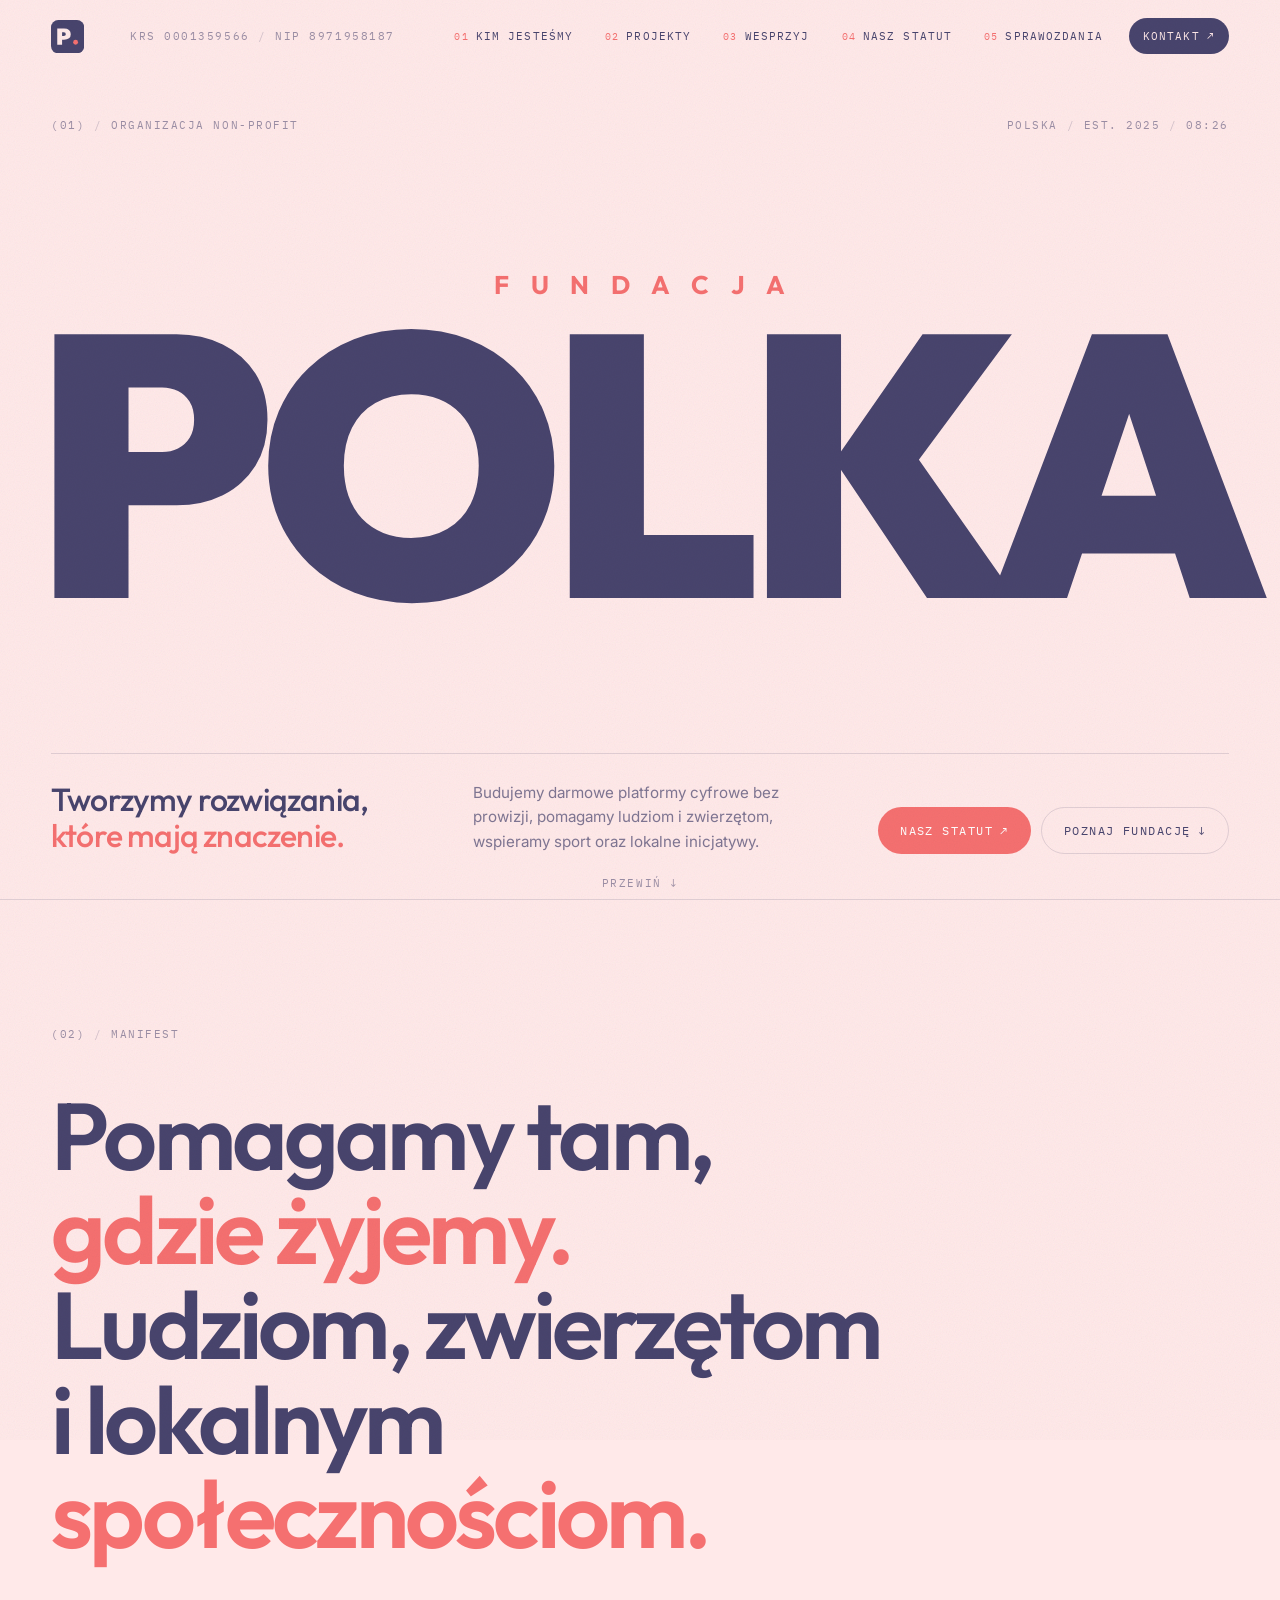
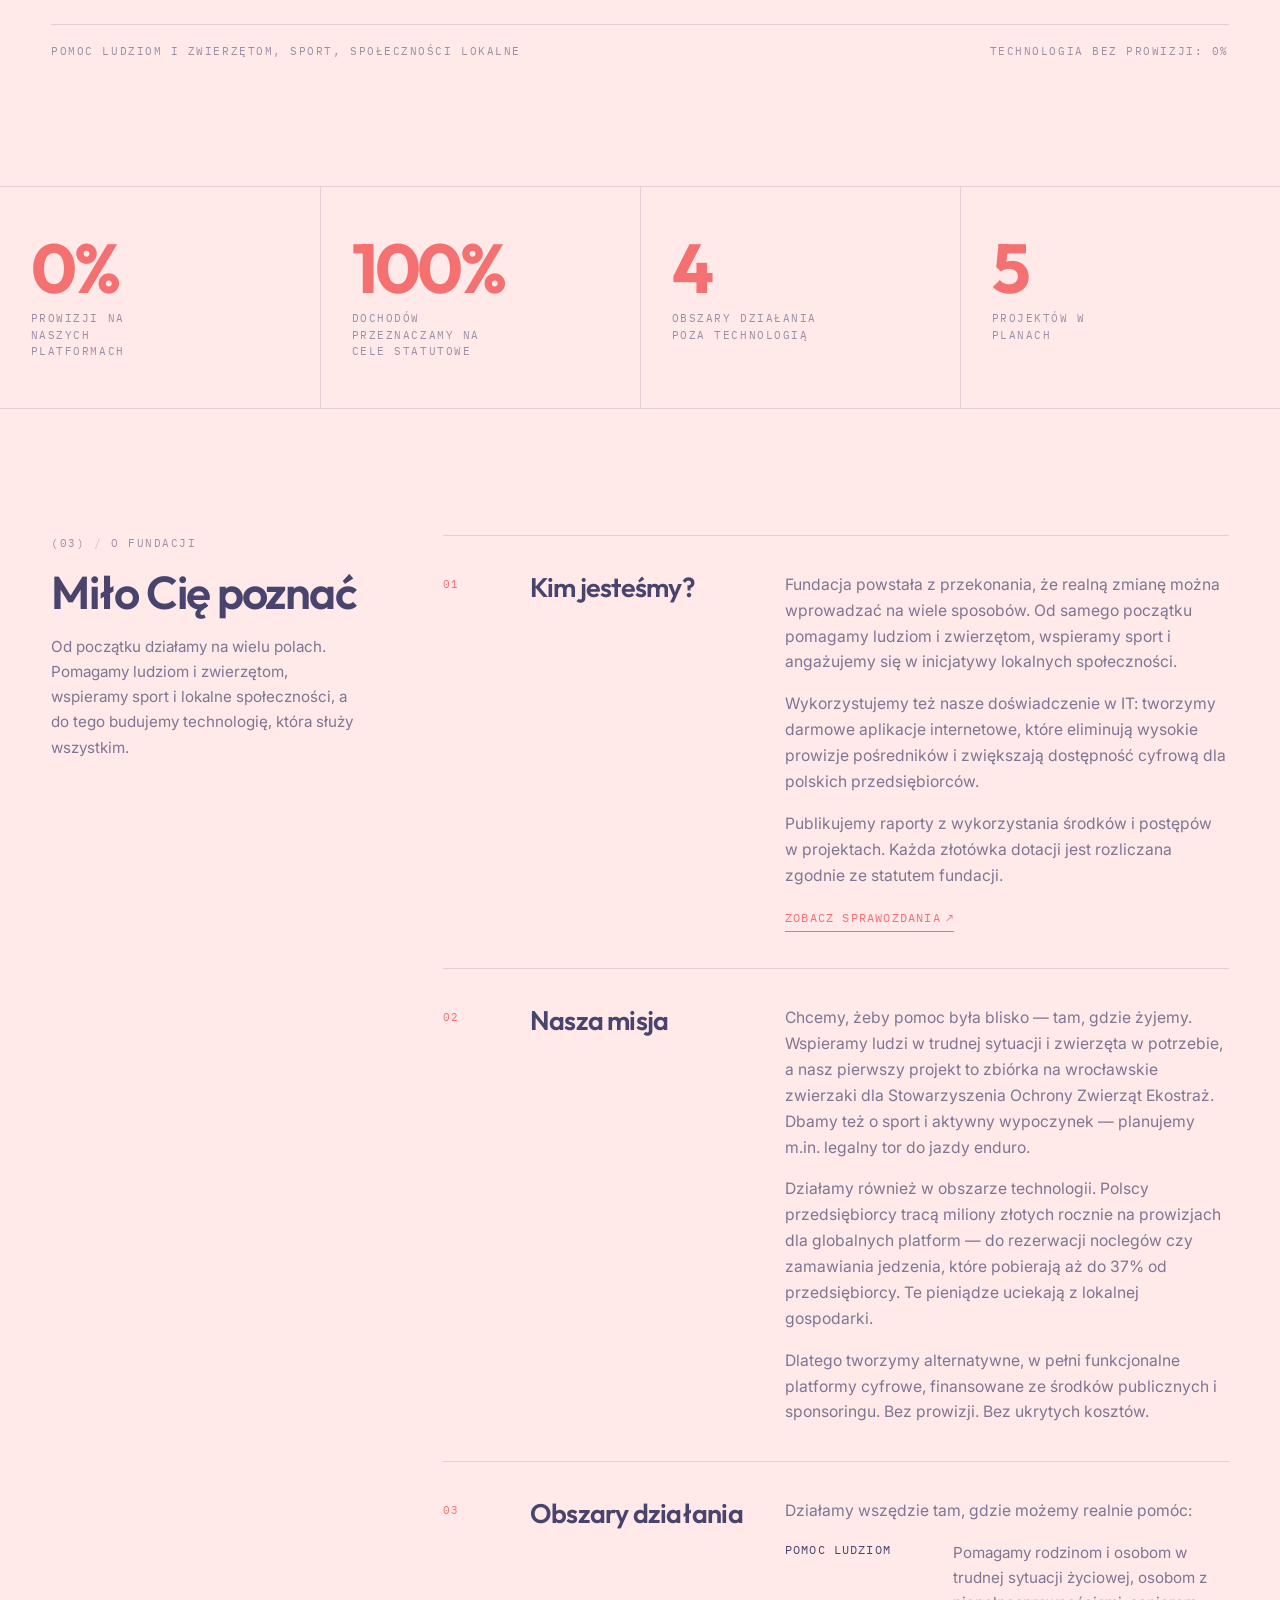
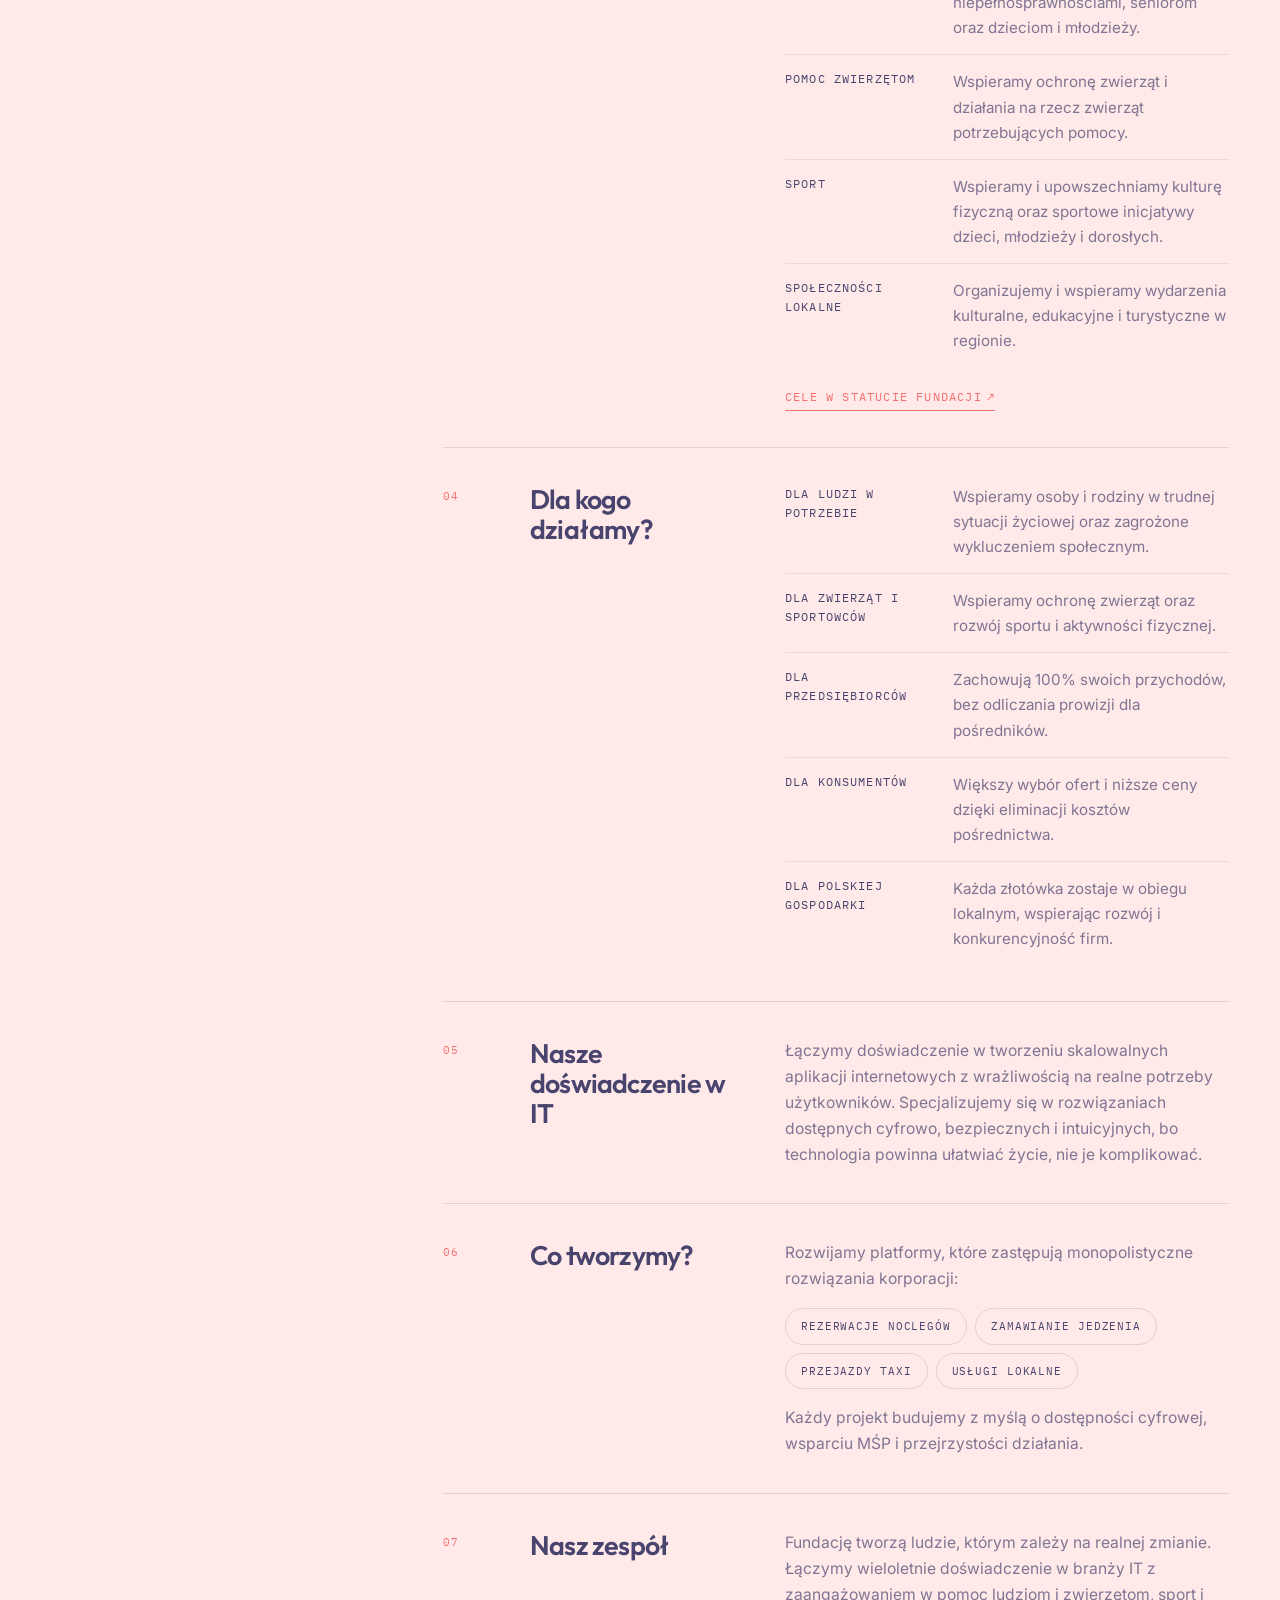
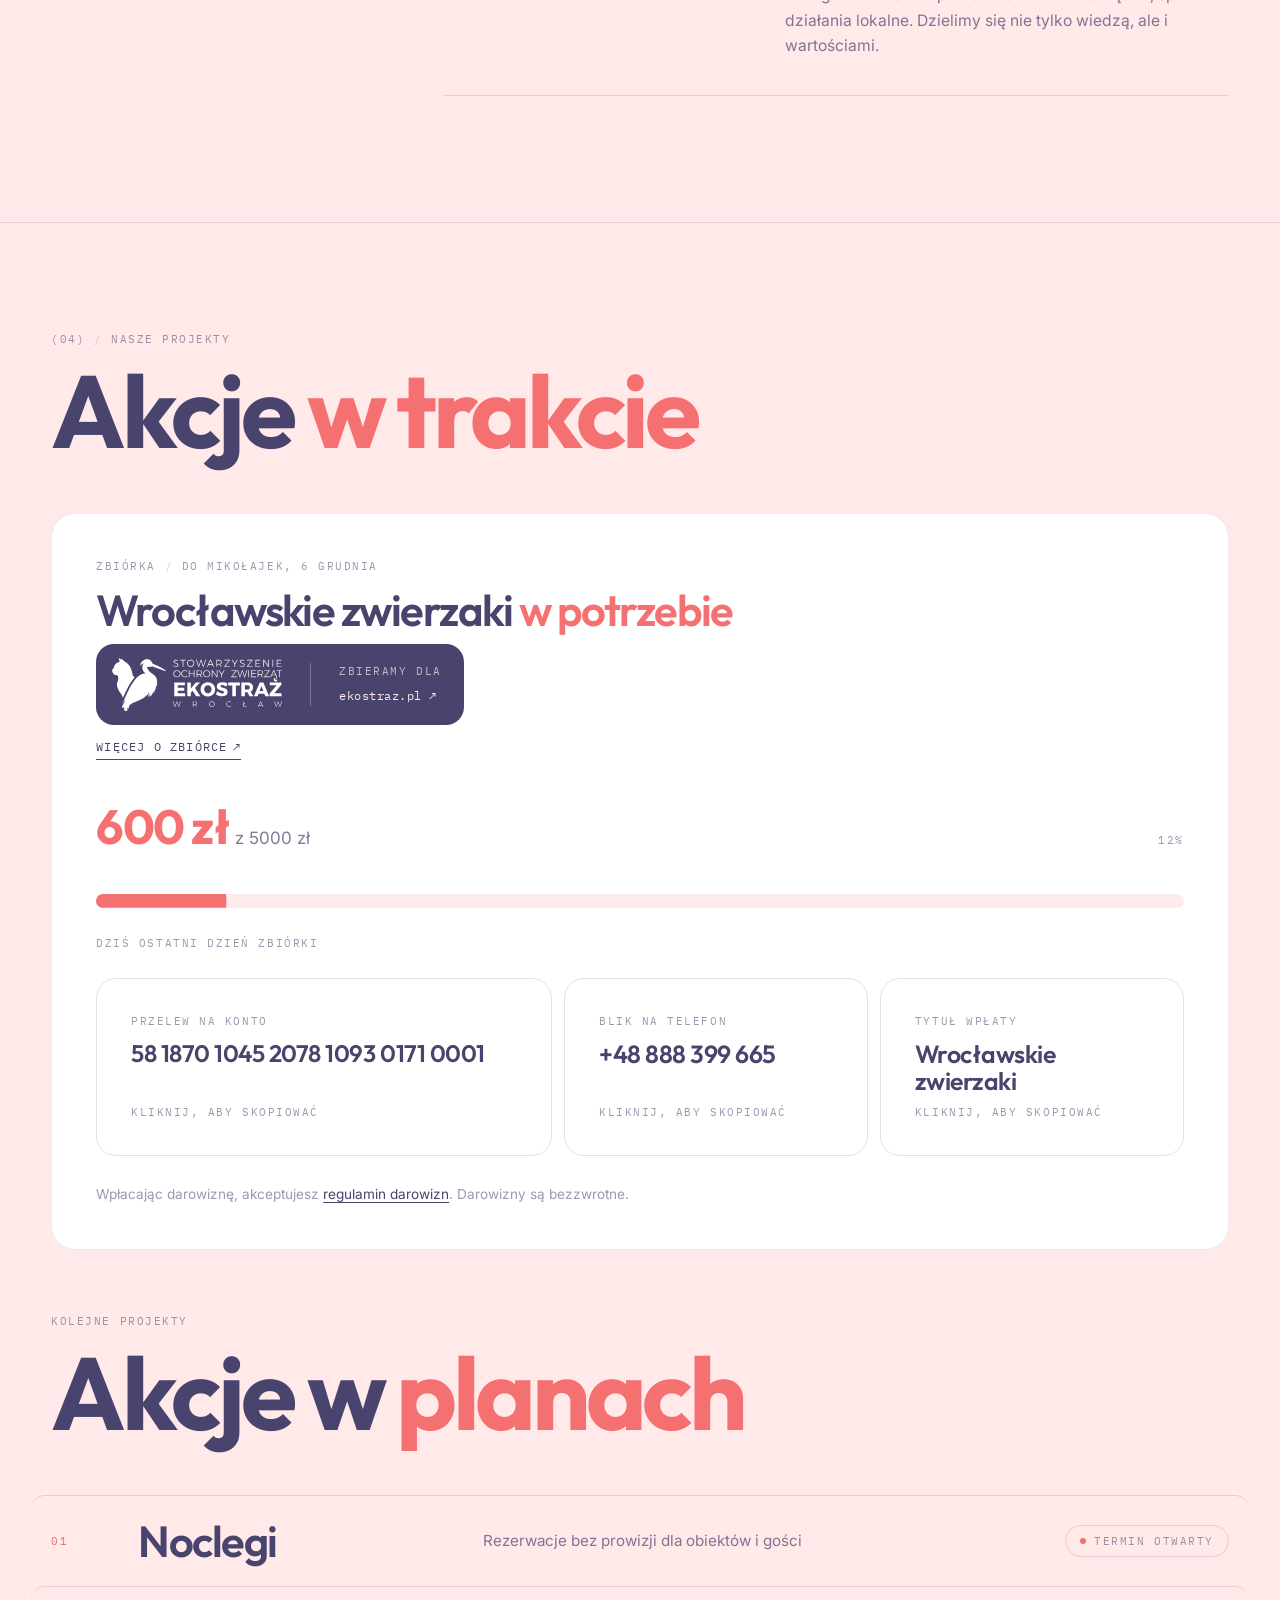
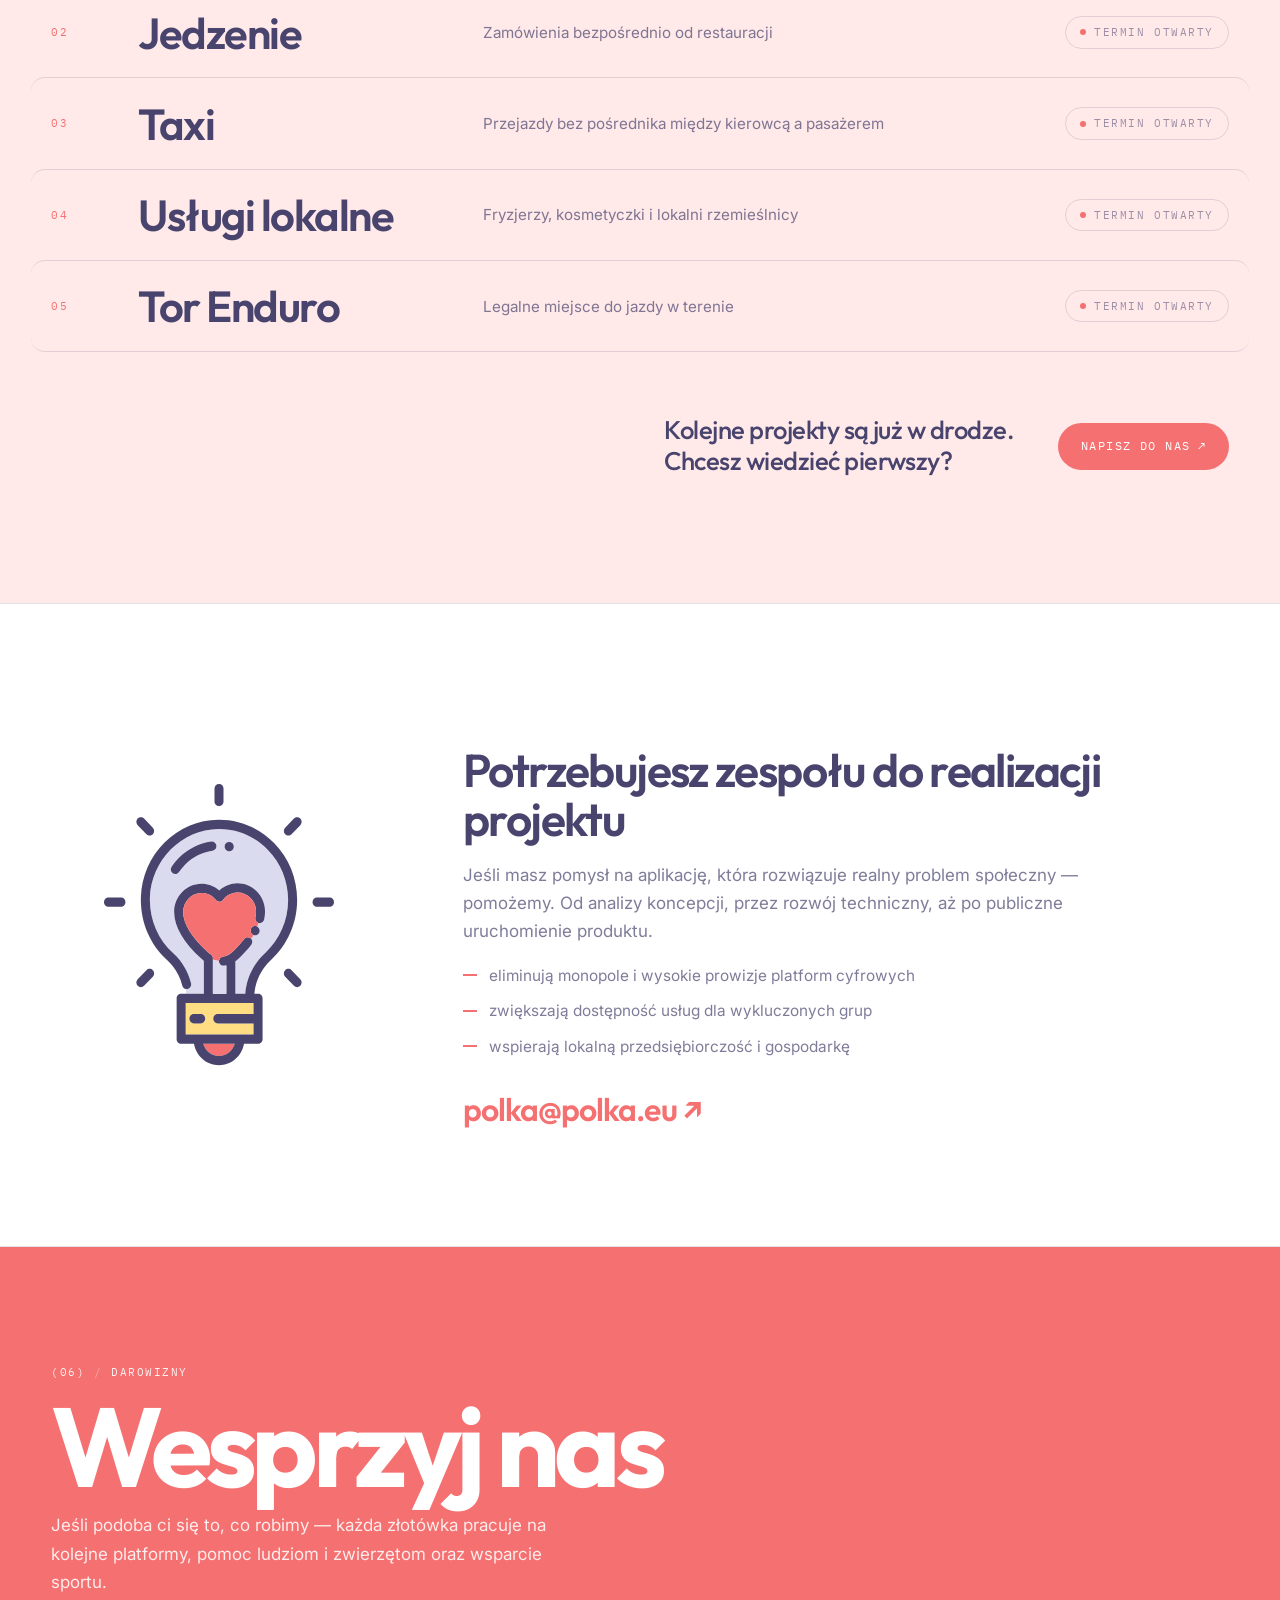
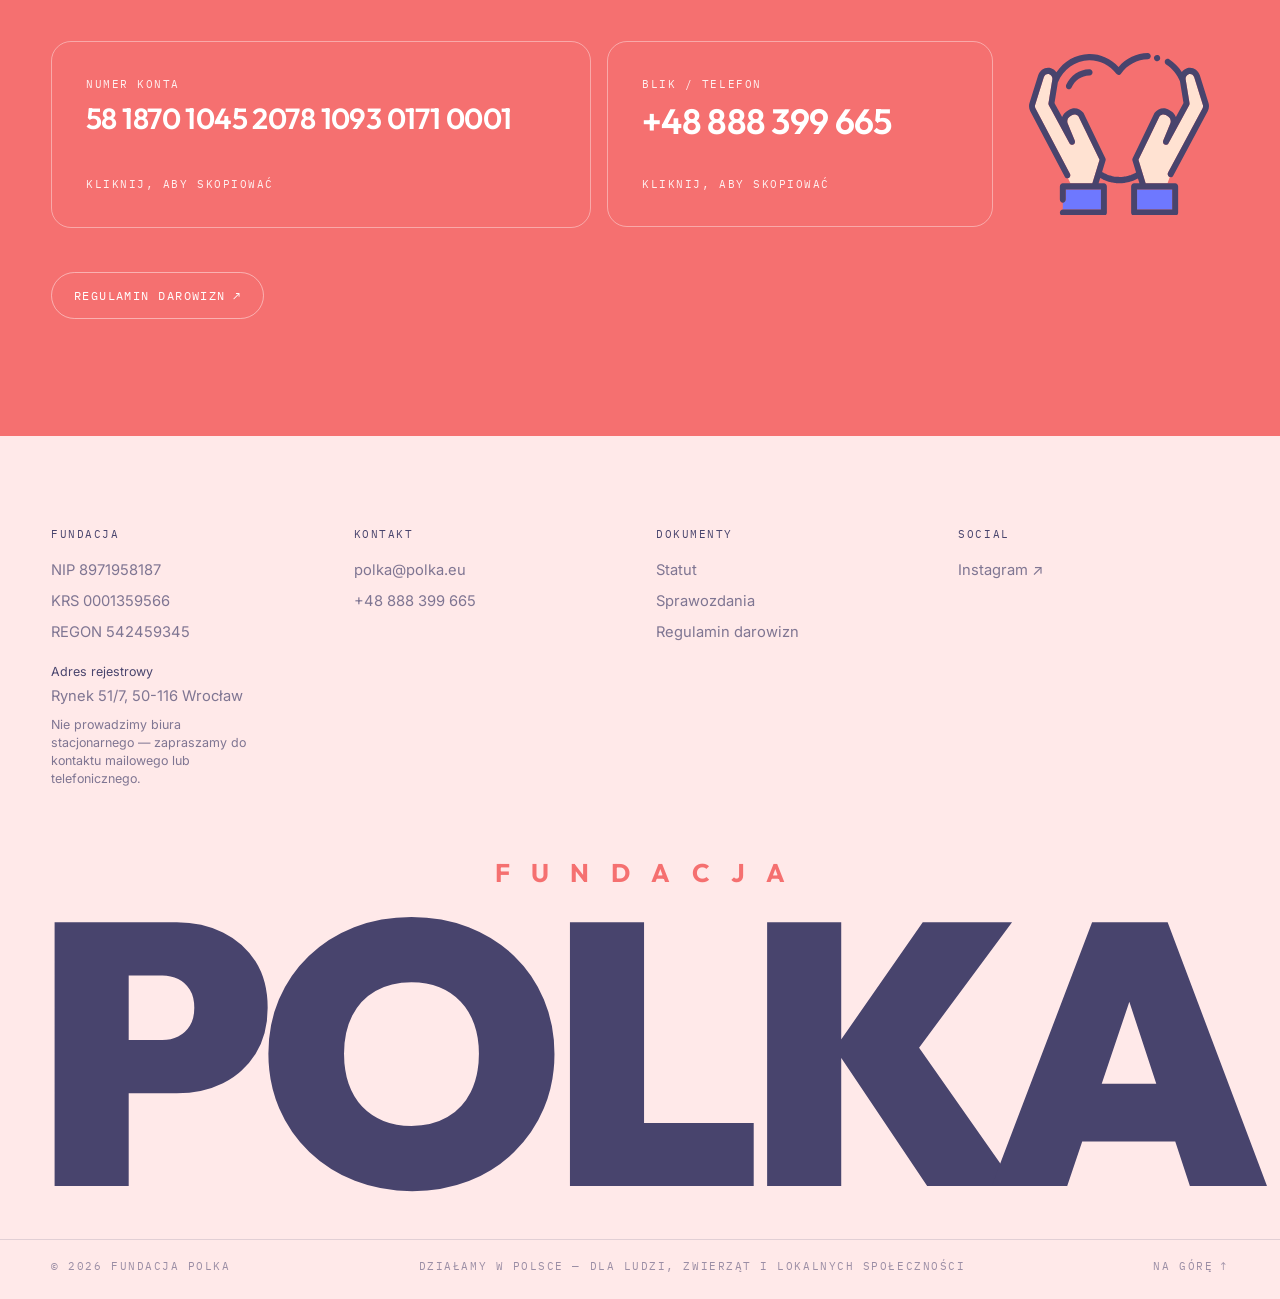
==== commit 3b994b6f: "Add registered address to footer Co-Authored-By: Claude Opus 5.5 <noreply@anthropic.com>" ====
--- a/index.html
+++ b/index.html
@@ -508,6 +508,11 @@
                 <p>NIP 8971958187</p>
                 <p>KRS 0001359566</p>
                 <p>REGON 542459345</p>
+                <address class="footer-address">
+                    <span class="footer-address-label">Adres rejestrowy</span>
+                    Rynek 51/7, 50-116 Wrocław
+                </address>
+                <p class="footer-note">Nie prowadzimy biura stacjonarnego — zapraszamy do kontaktu mailowego lub telefonicznego.</p>
             </div>
 
             <div class="footer-col">
--- a/styles.css
+++ b/styles.css
@@ -1390,6 +1390,25 @@
 .footer-col .label {
     margin-bottom: 8px;
     color: var(--ink);
+}
+
+.footer-address {
+    margin-top: 10px;
+    font-style: normal;
+    display: flex;
+    flex-direction: column;
+    gap: 2px;
+}
+
+.footer-address-label {
+    font-size: 0.78rem;
+    color: var(--ink);
+}
+
+.footer-note {
+    font-size: 0.78rem;
+    line-height: 1.45;
+    max-width: 26ch;
 }
 
 .footer-link {
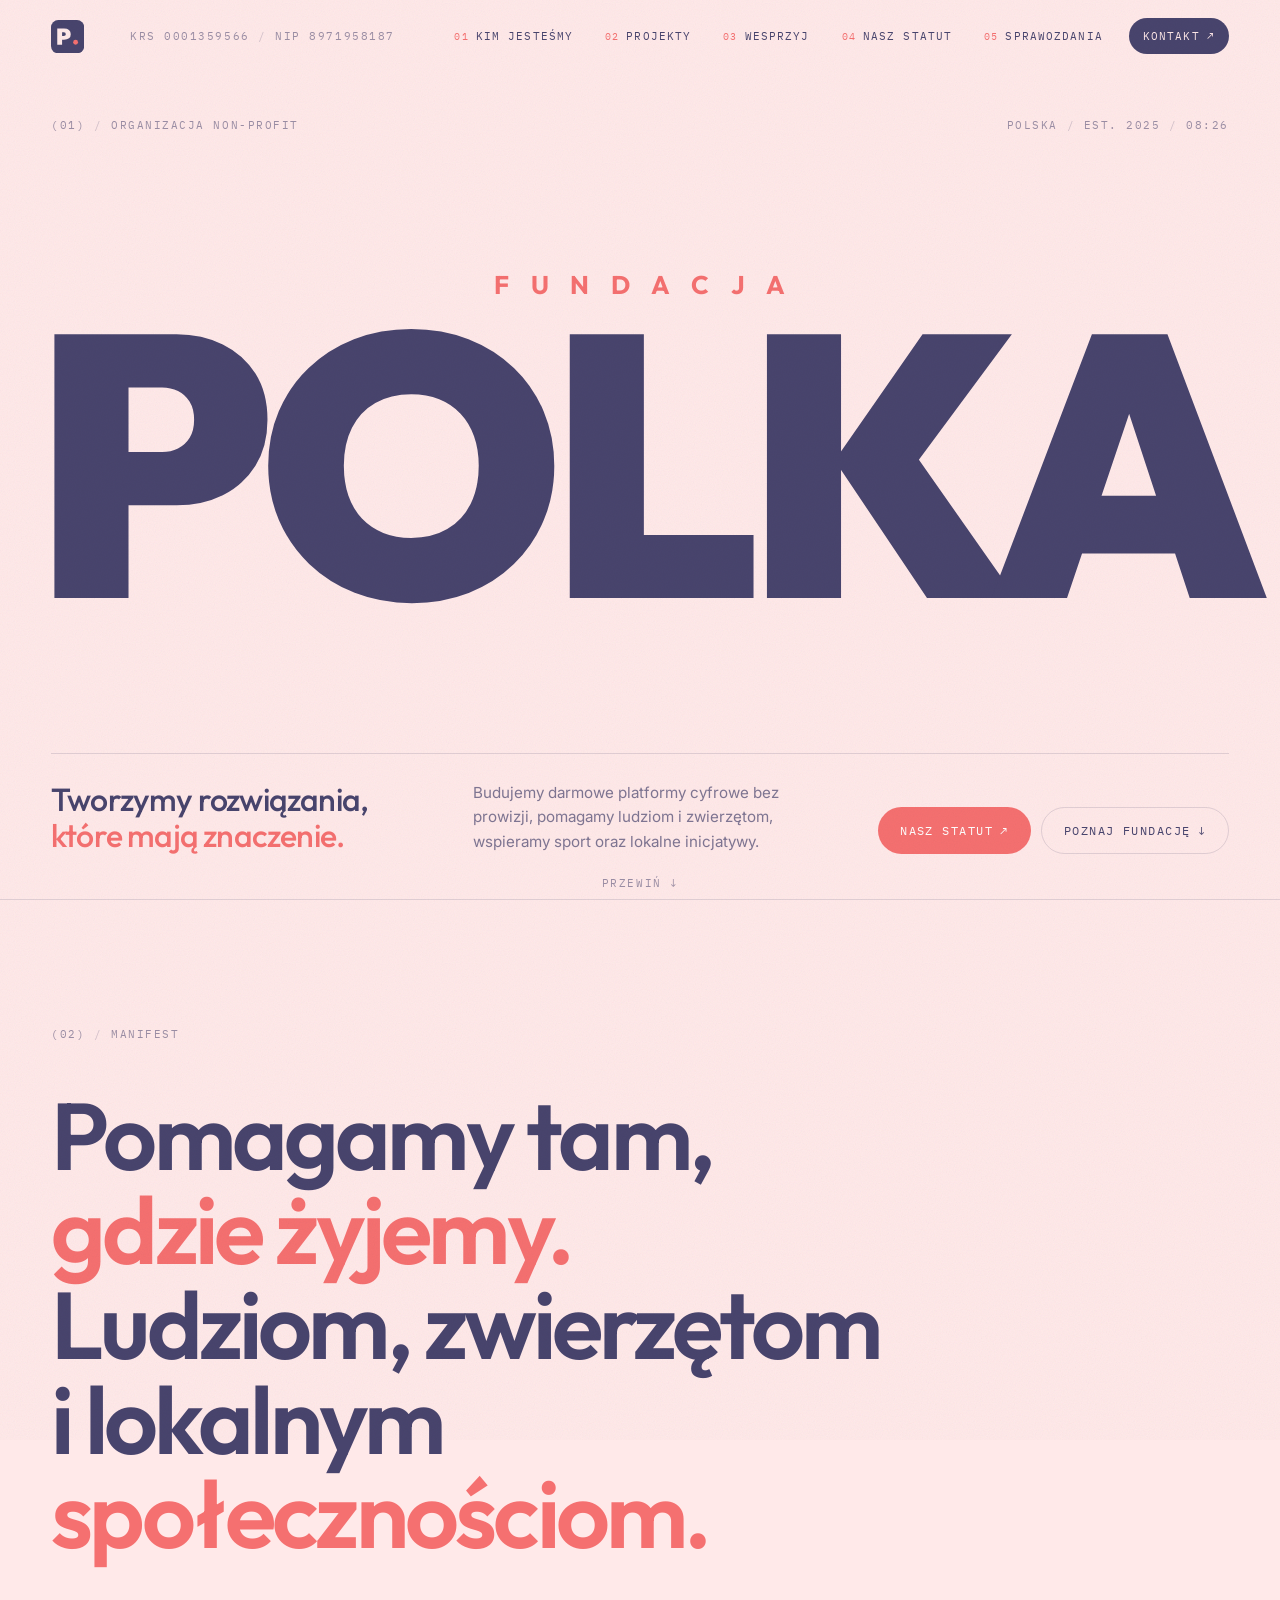
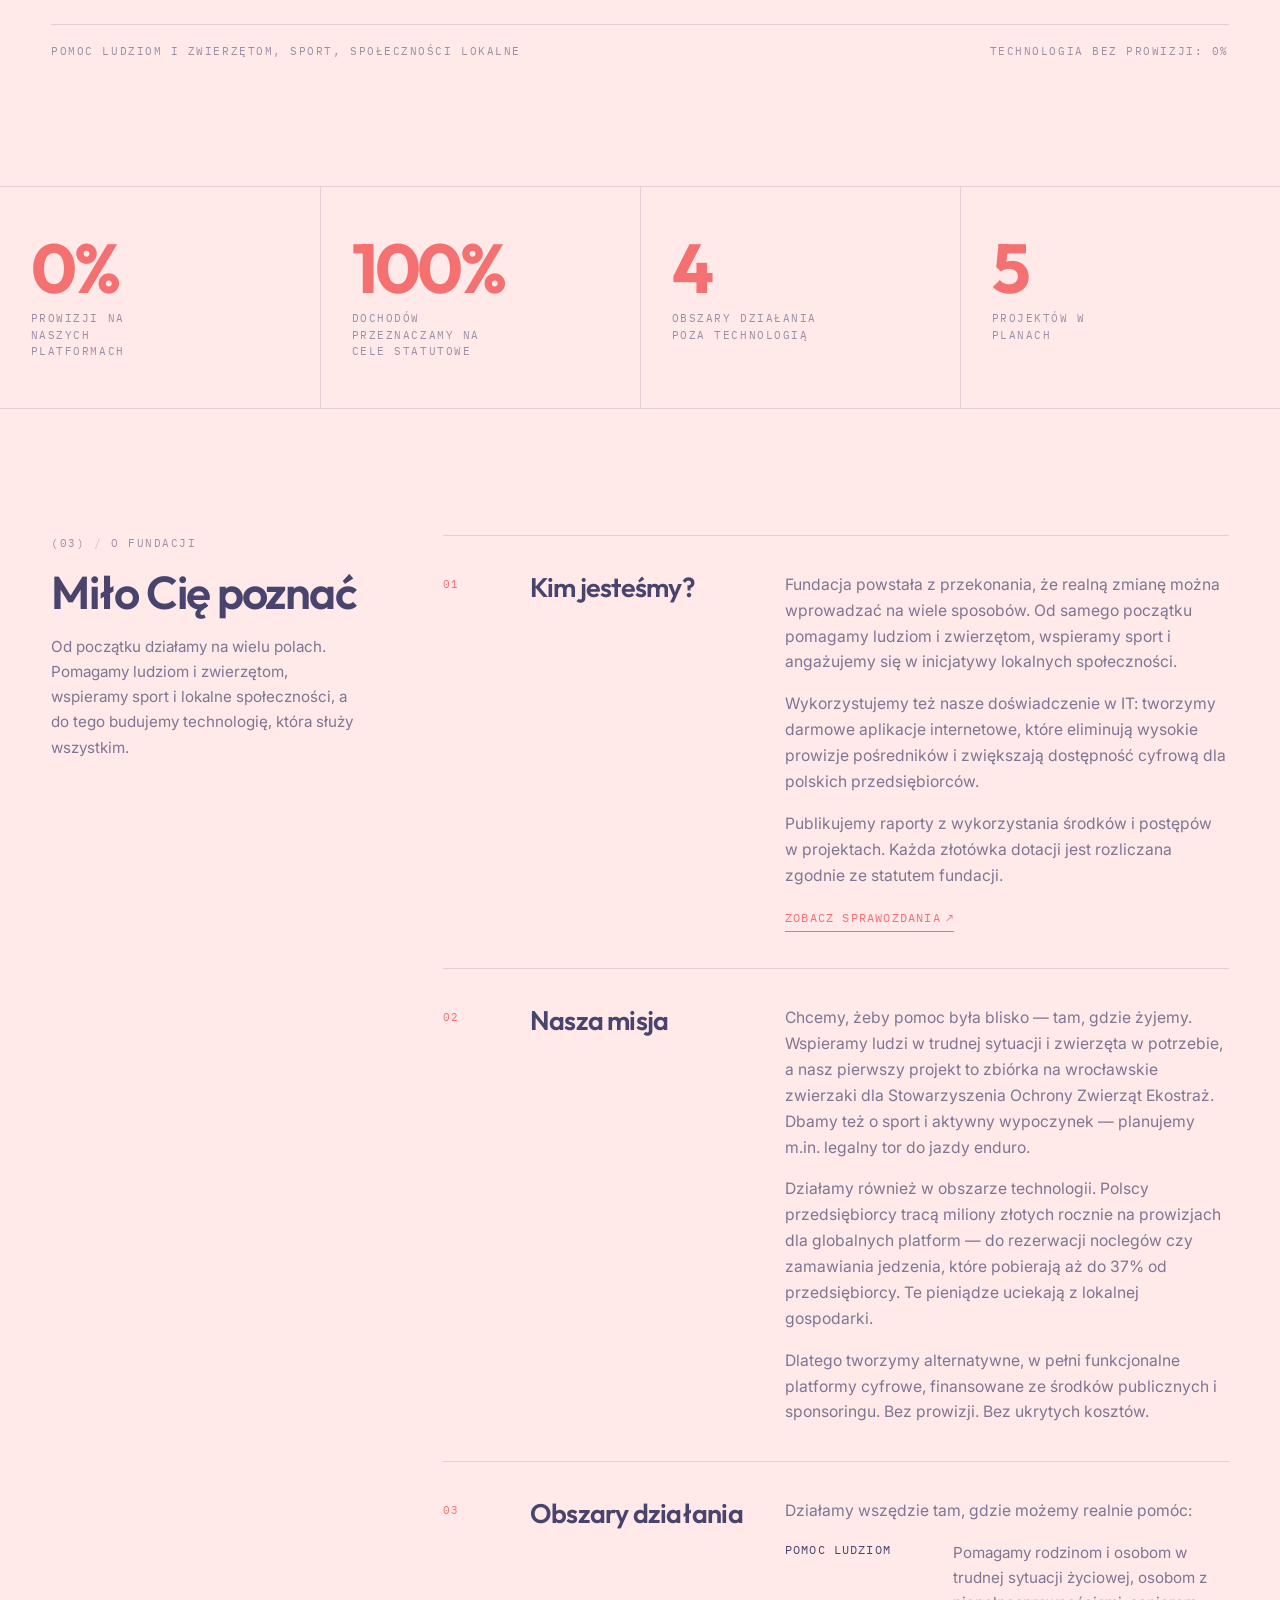
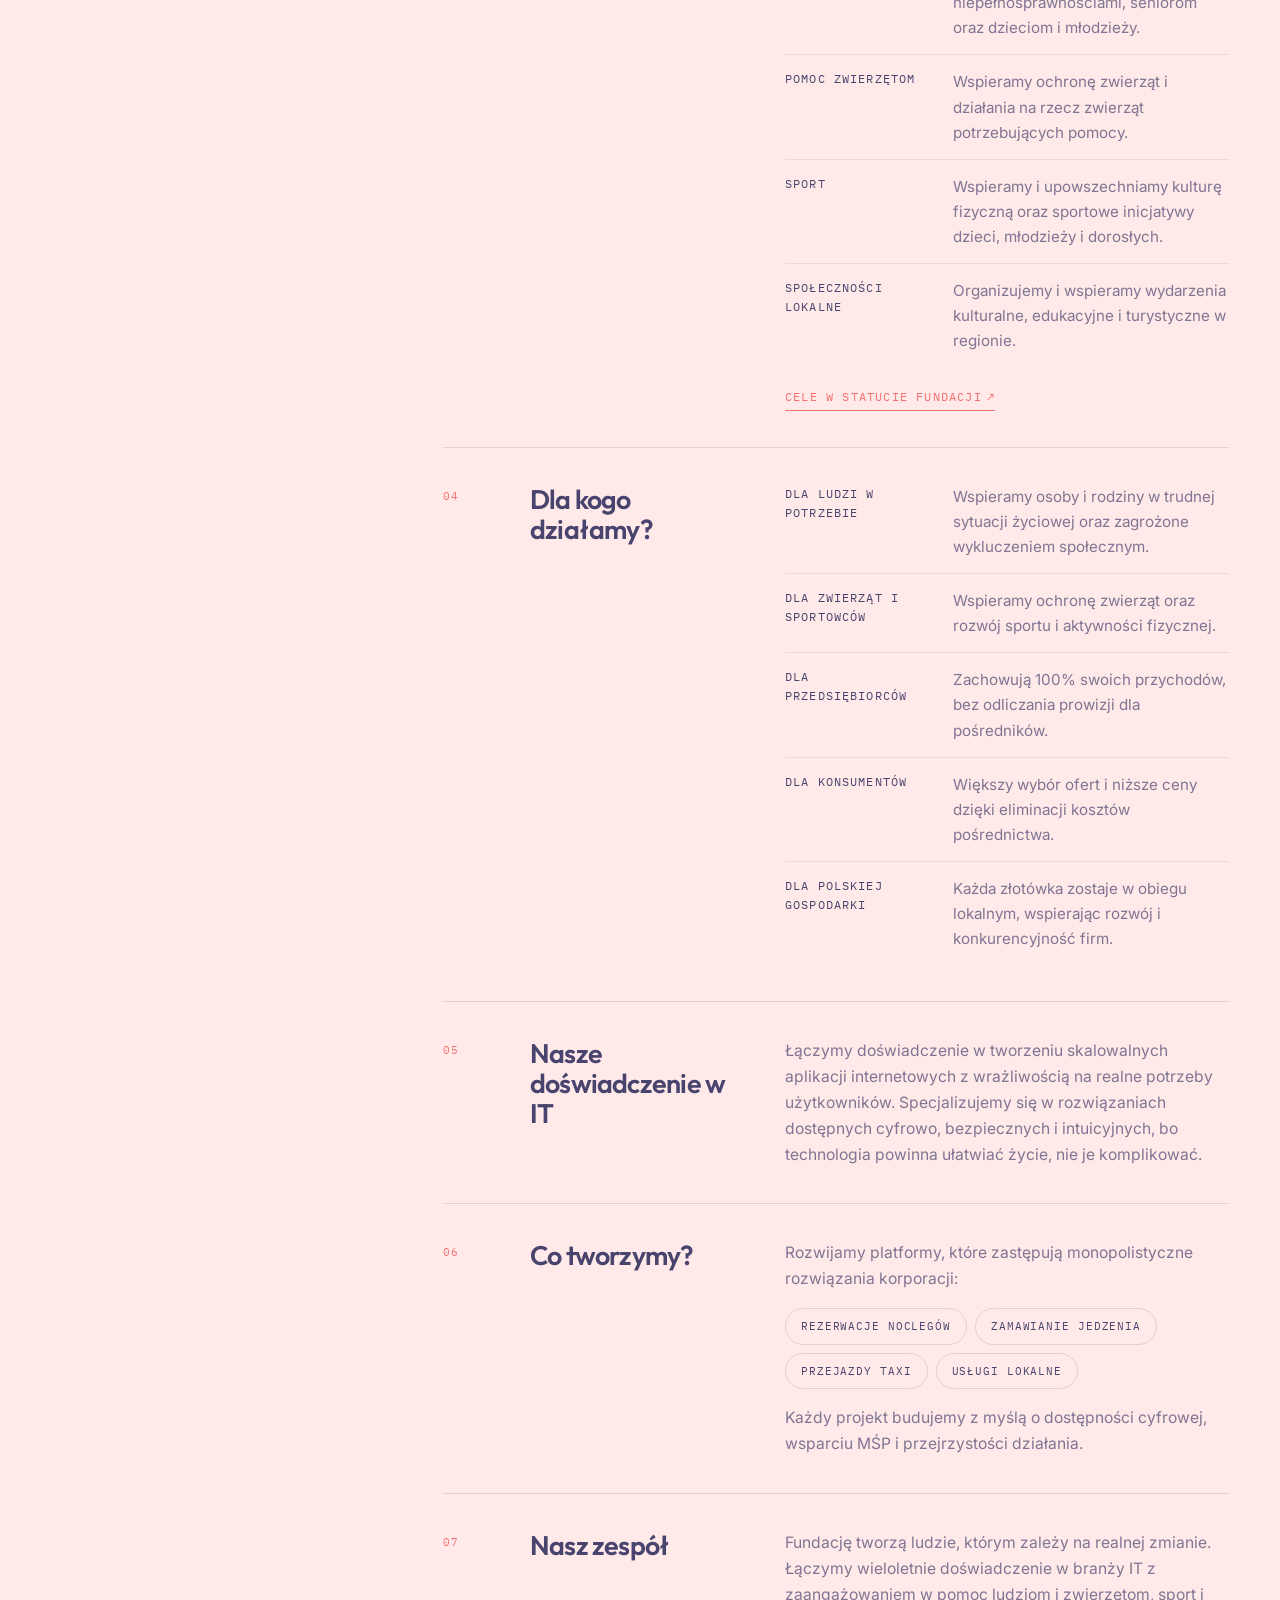
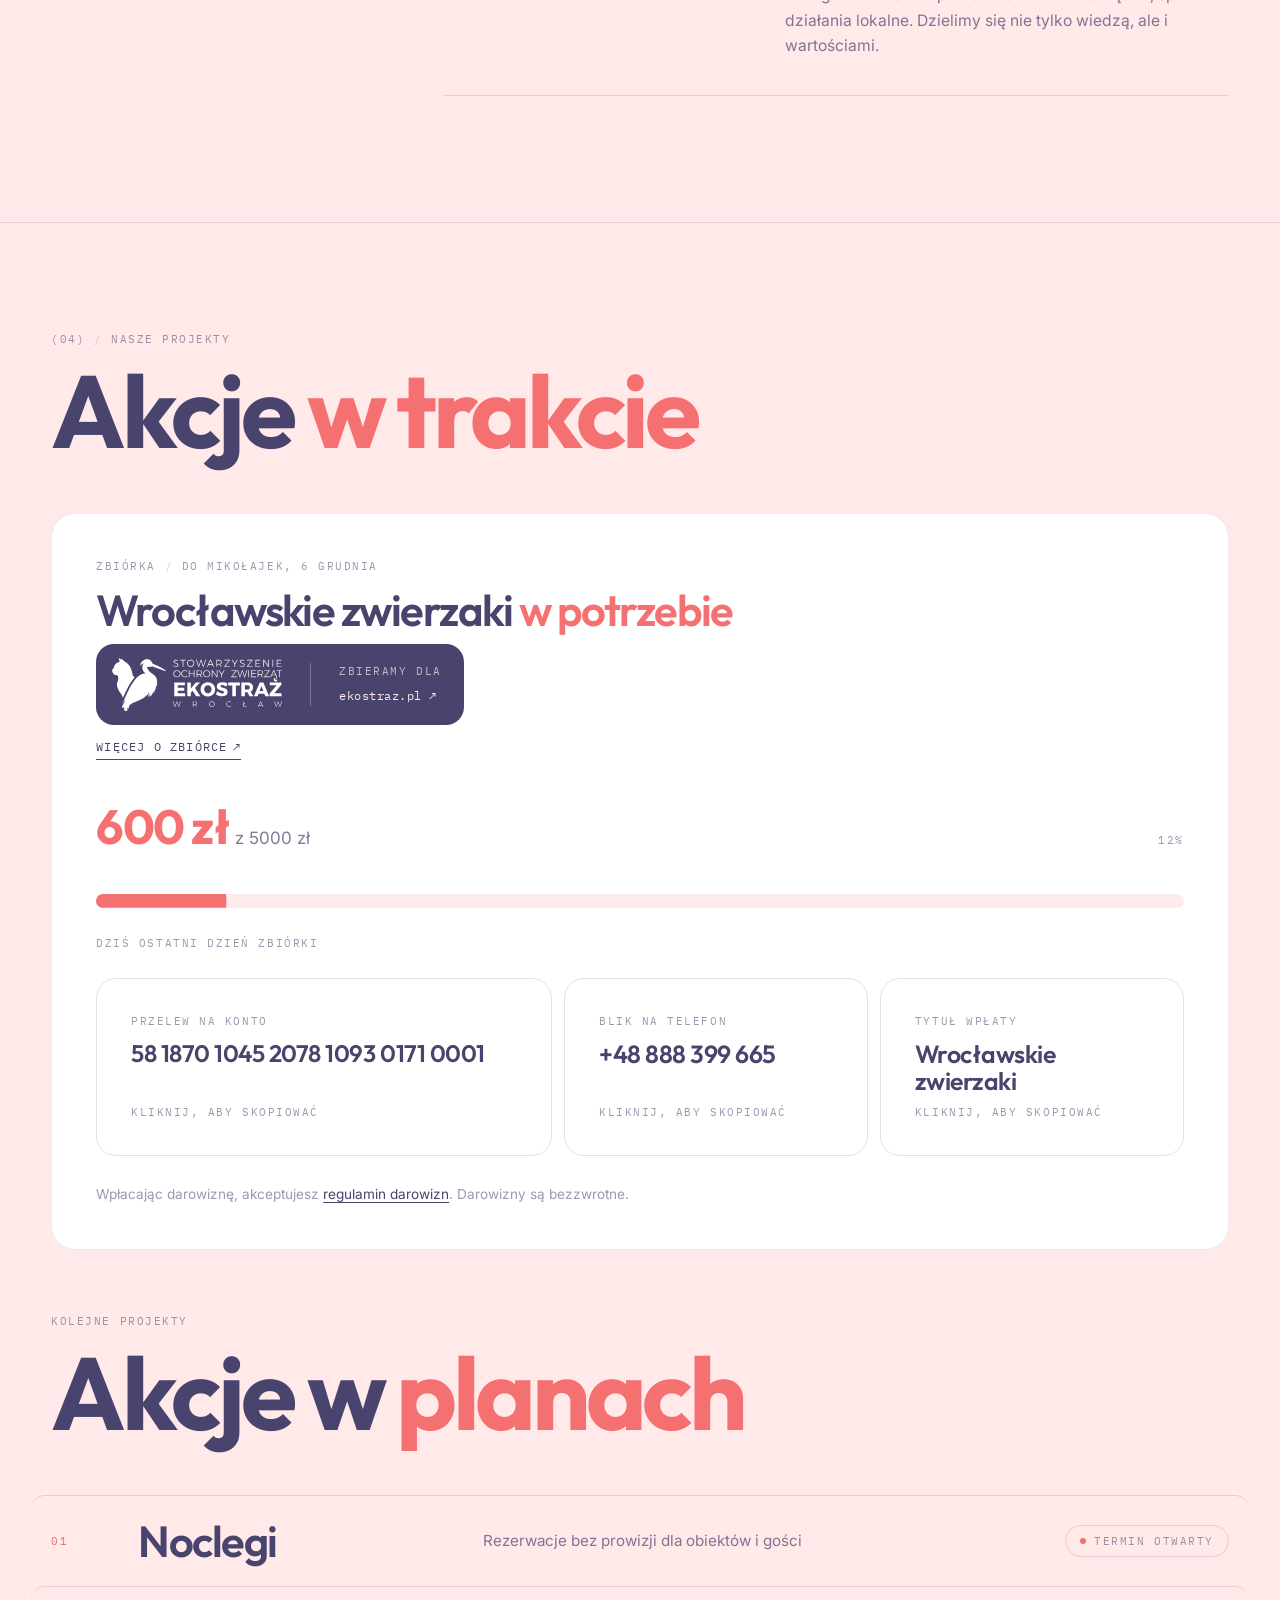
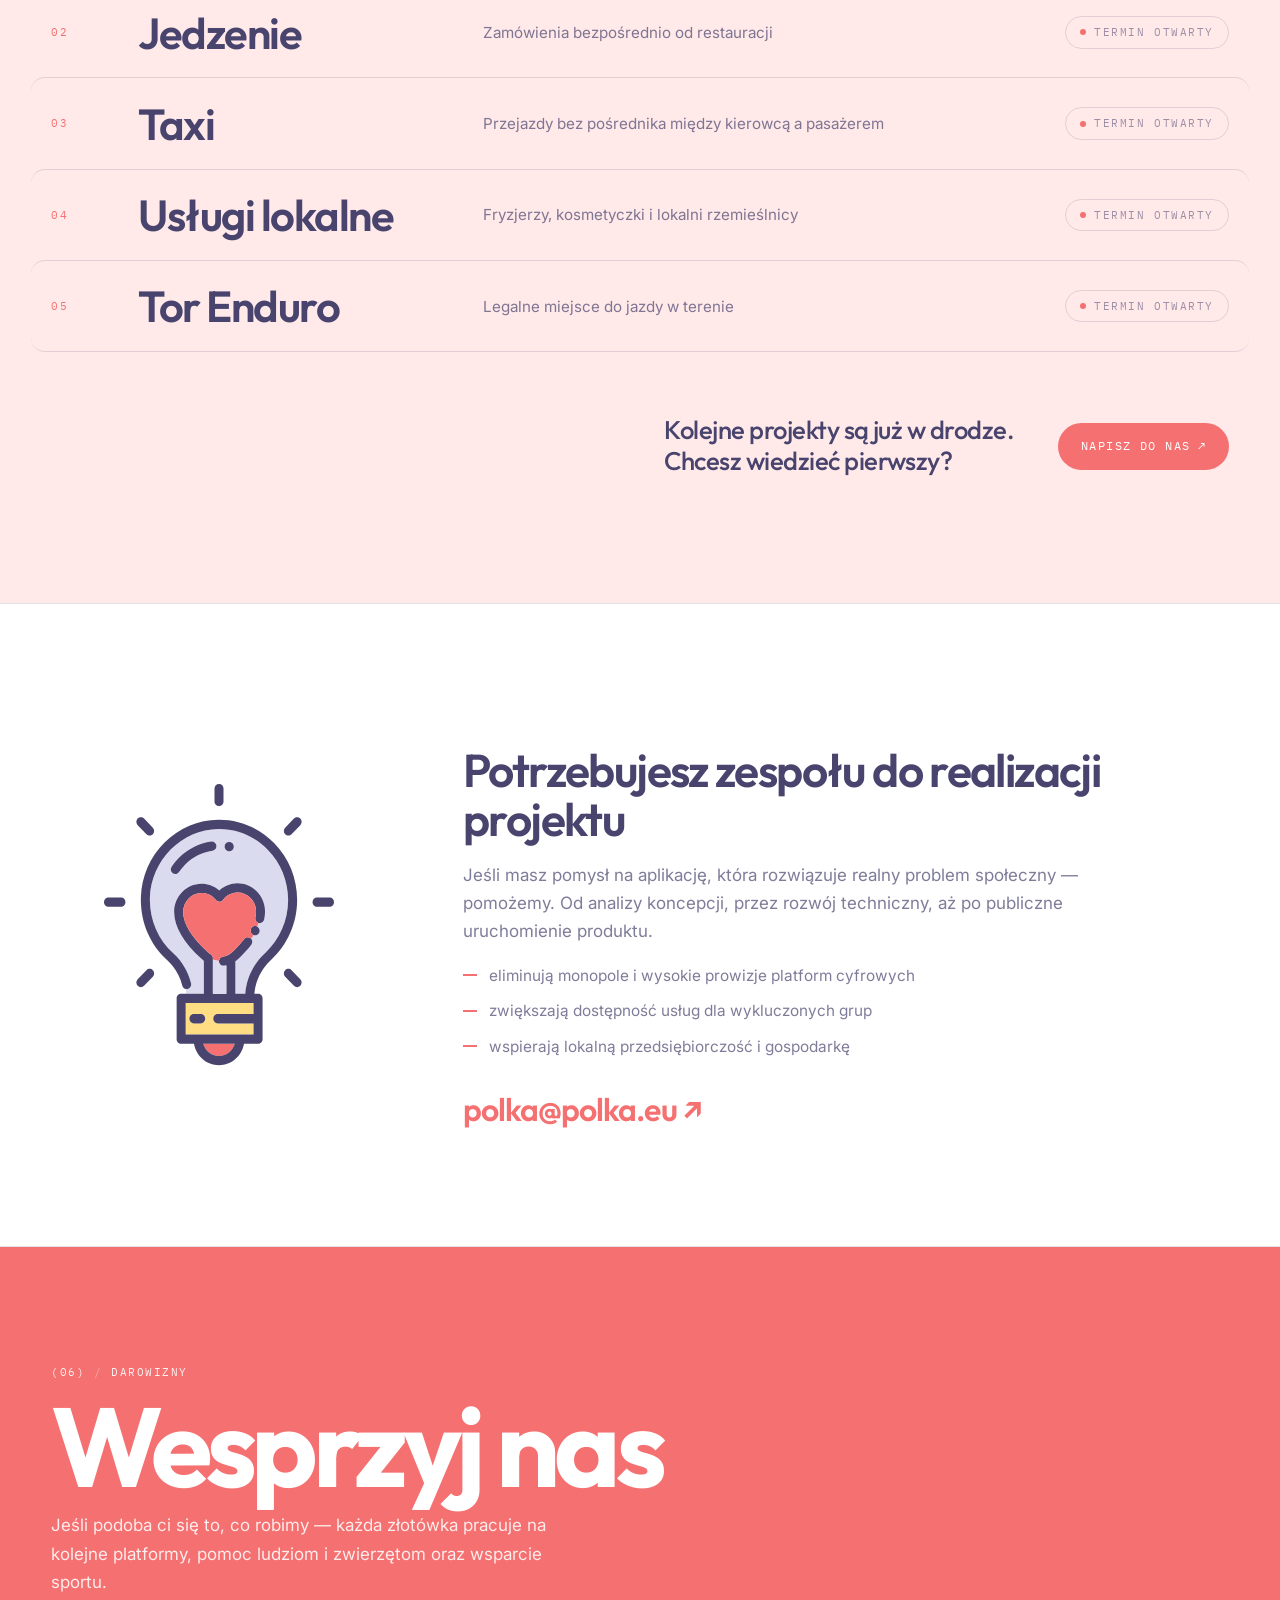
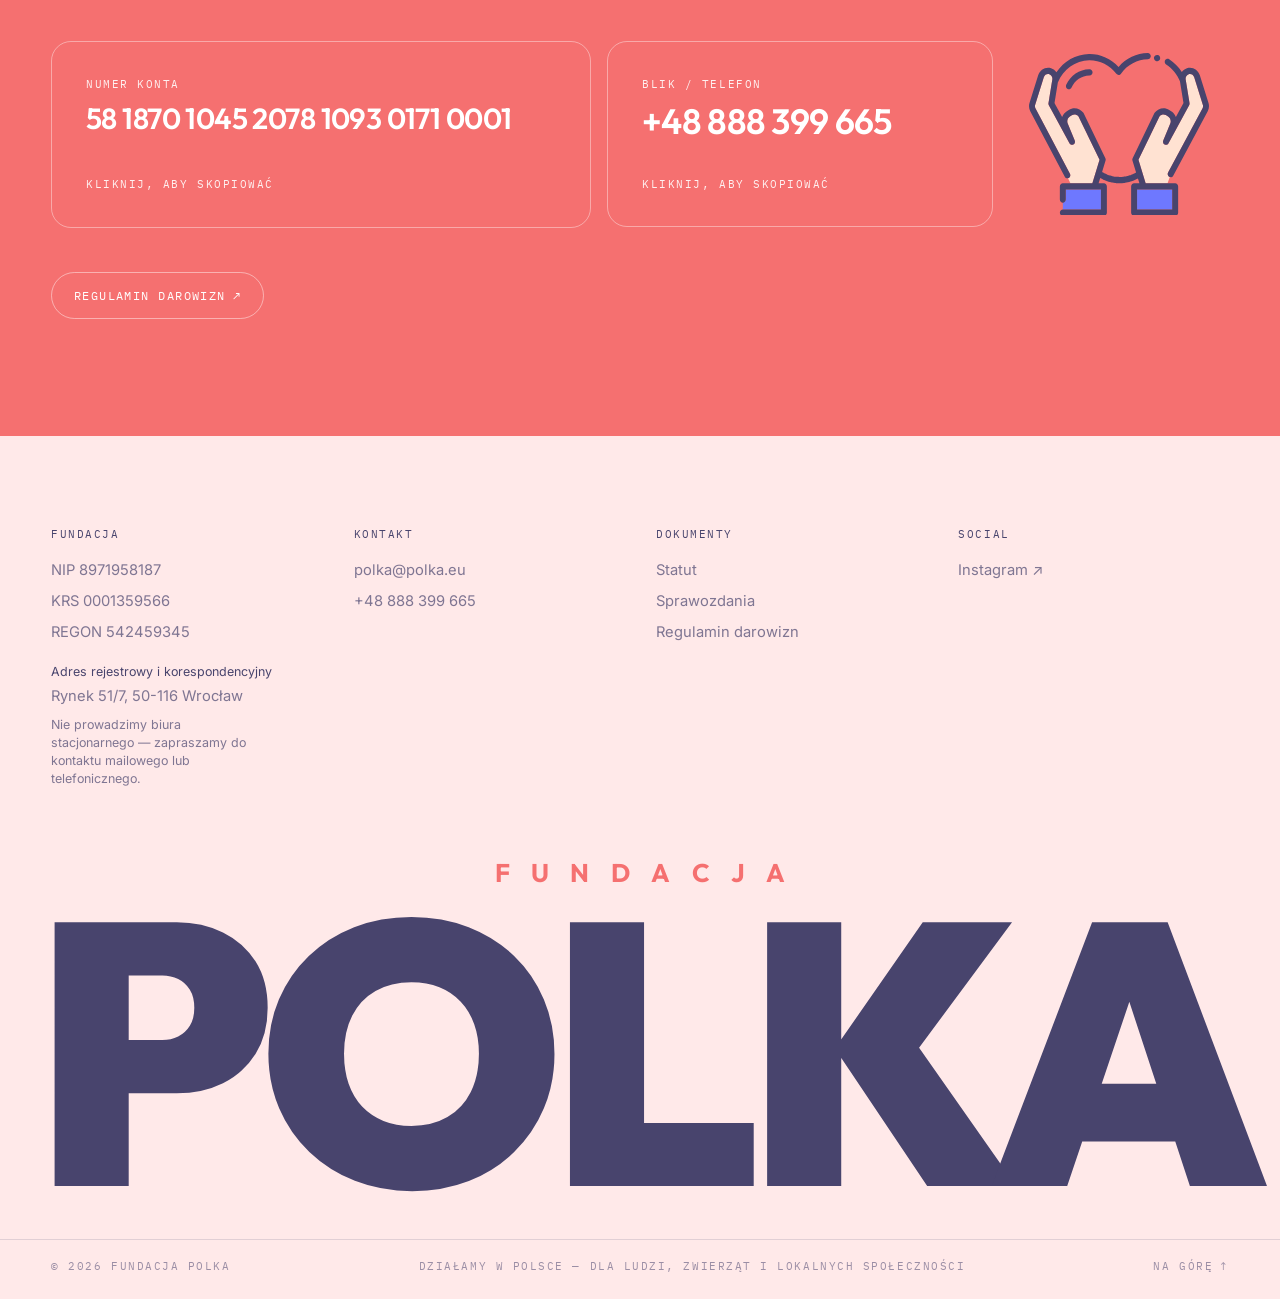
==== commit 16edf932: "Mark registered address as correspondence address Co-Authored-By: Claude Opus 5.5 <noreply@anthropic" ====
--- a/index.html
+++ b/index.html
@@ -509,7 +509,7 @@
                 <p>KRS 0001359566</p>
                 <p>REGON 542459345</p>
                 <address class="footer-address">
-                    <span class="footer-address-label">Adres rejestrowy</span>
+                    <span class="footer-address-label">Adres rejestrowy i korespondencyjny</span>
                     Rynek 51/7, 50-116 Wrocław
                 </address>
                 <p class="footer-note">Nie prowadzimy biura stacjonarnego — zapraszamy do kontaktu mailowego lub telefonicznego.</p>
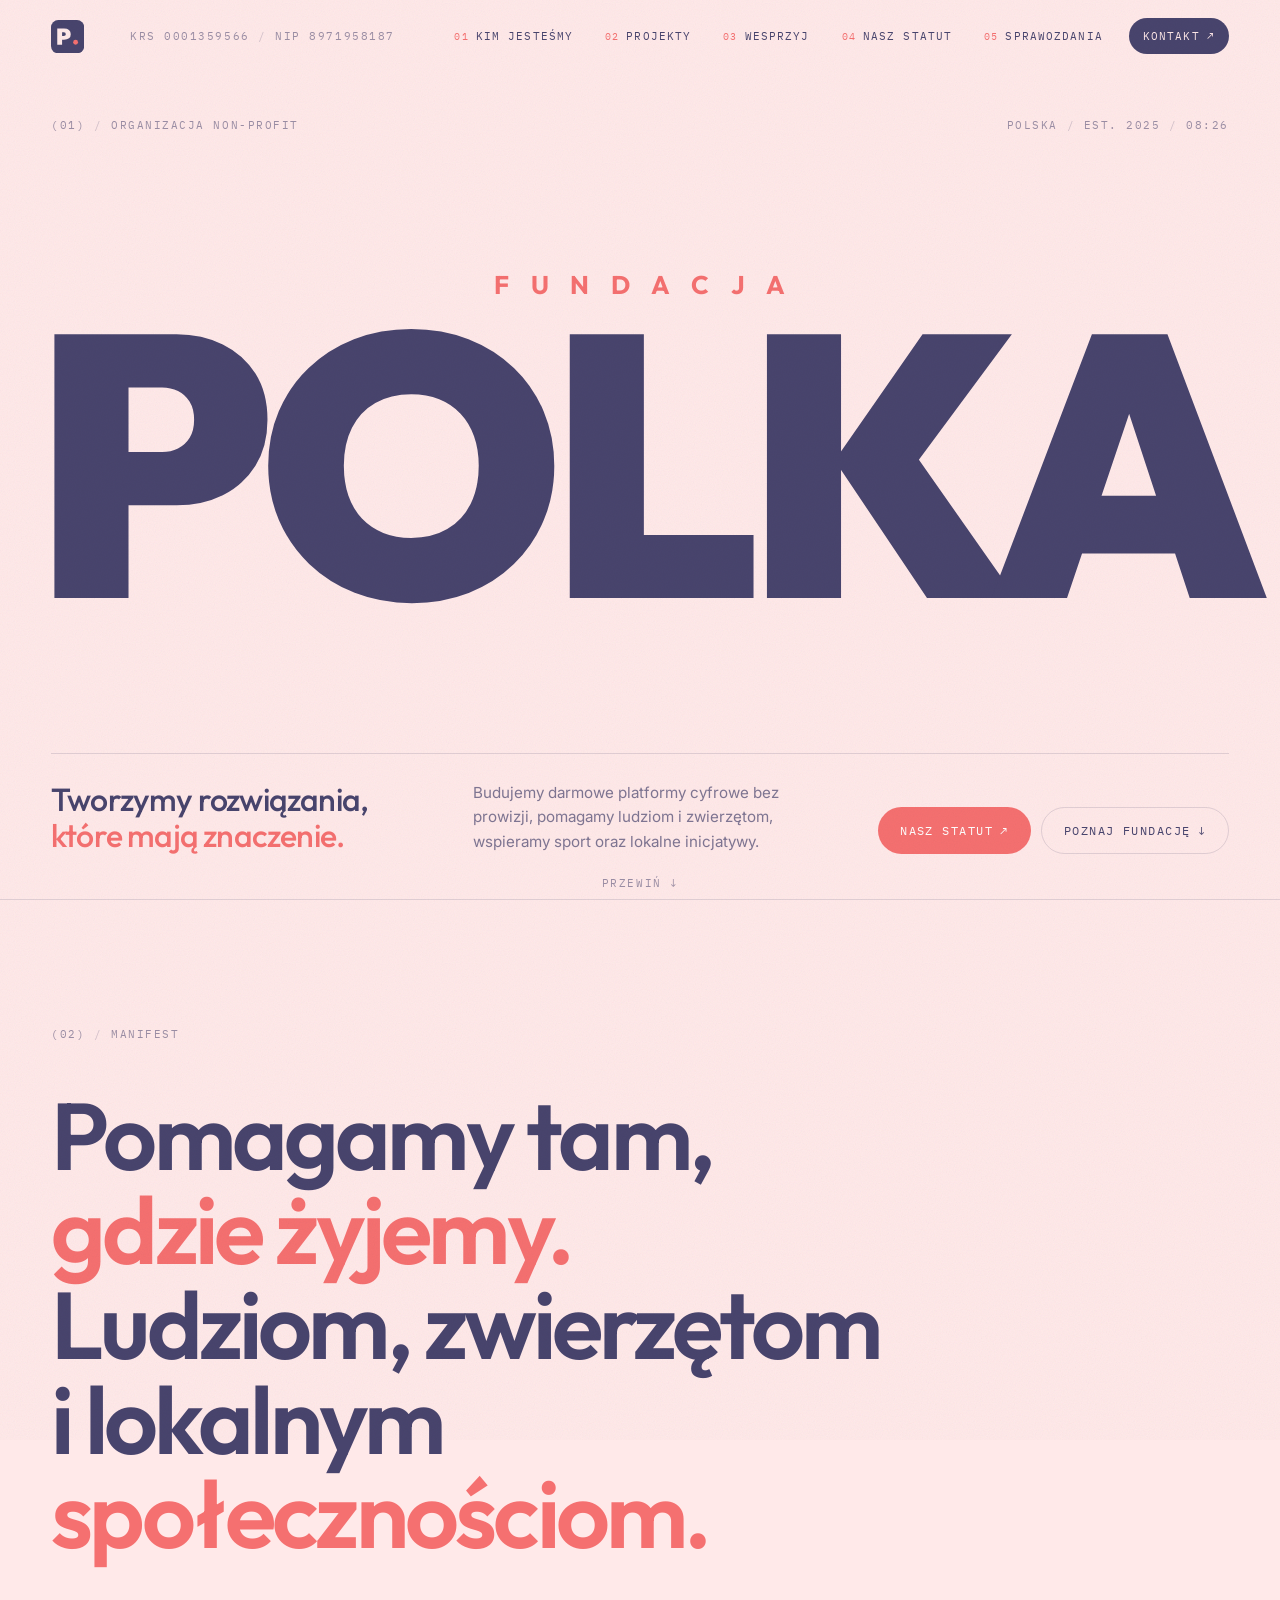
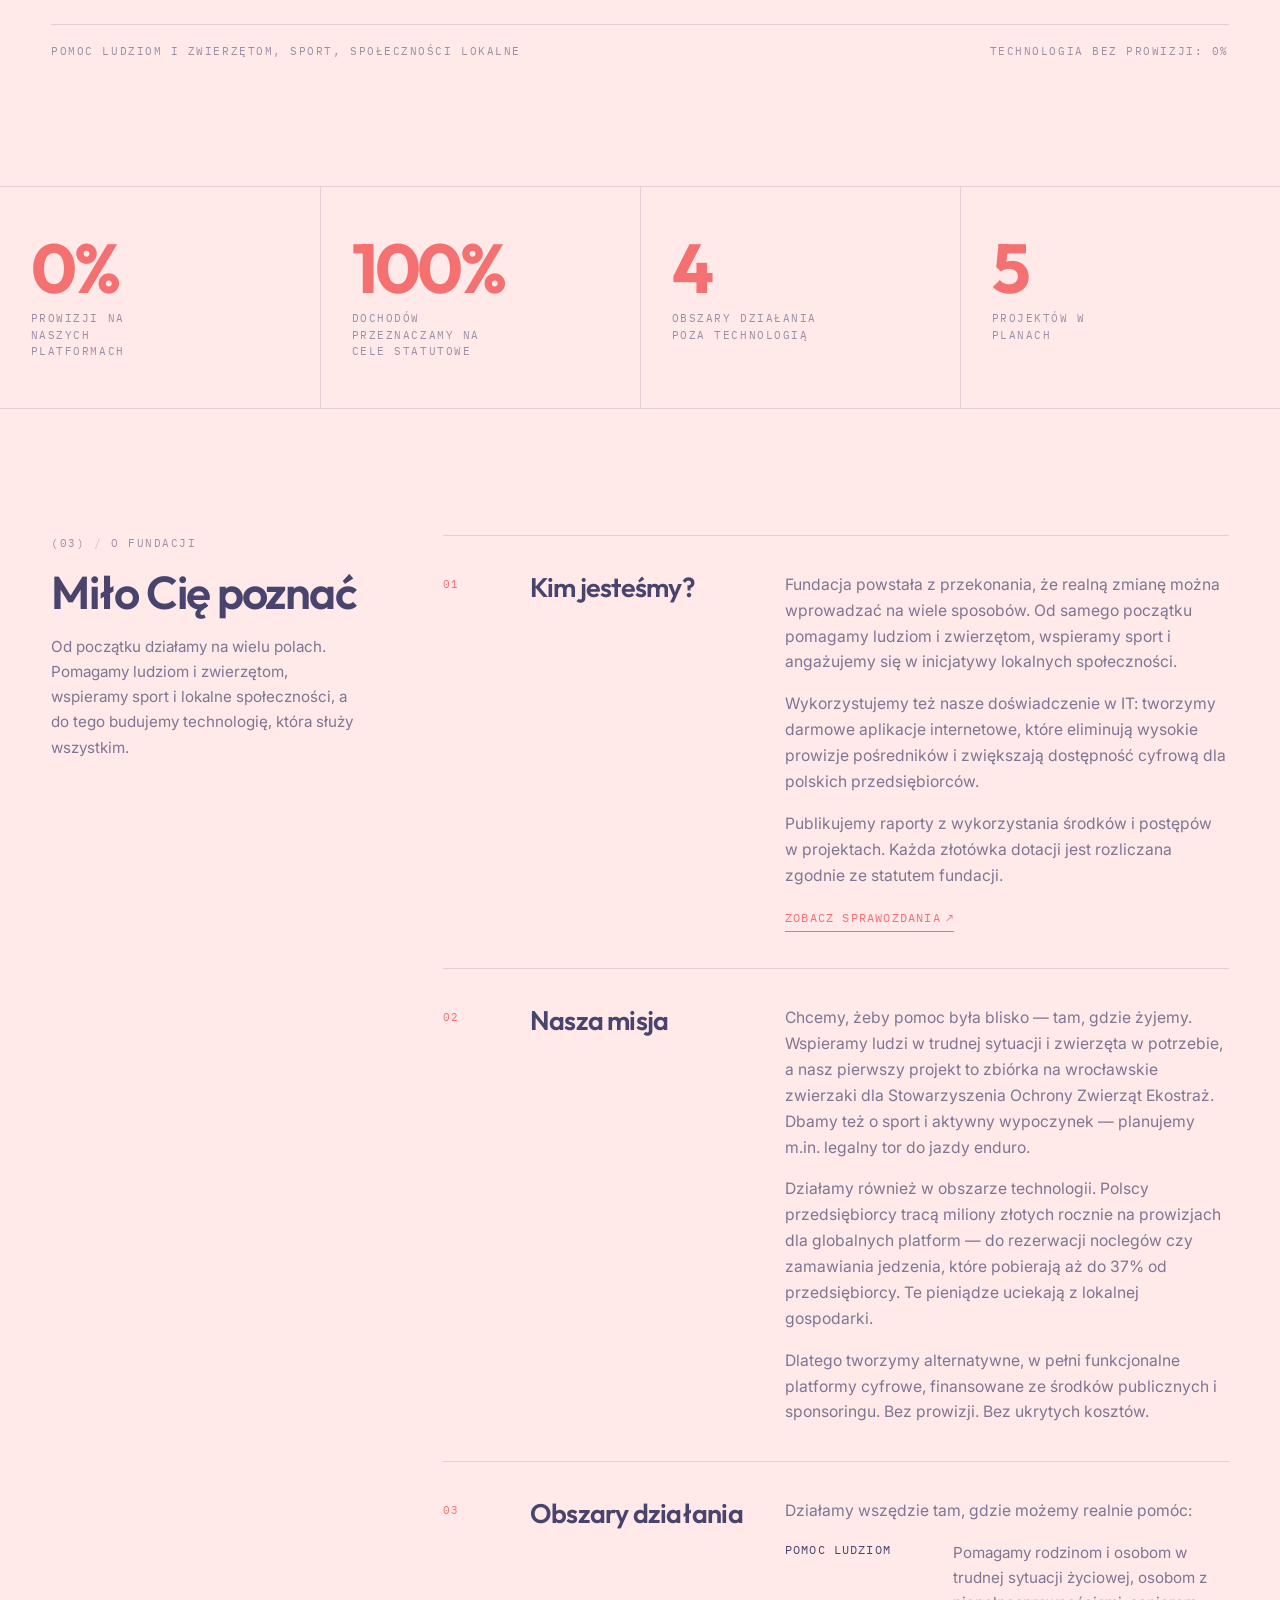
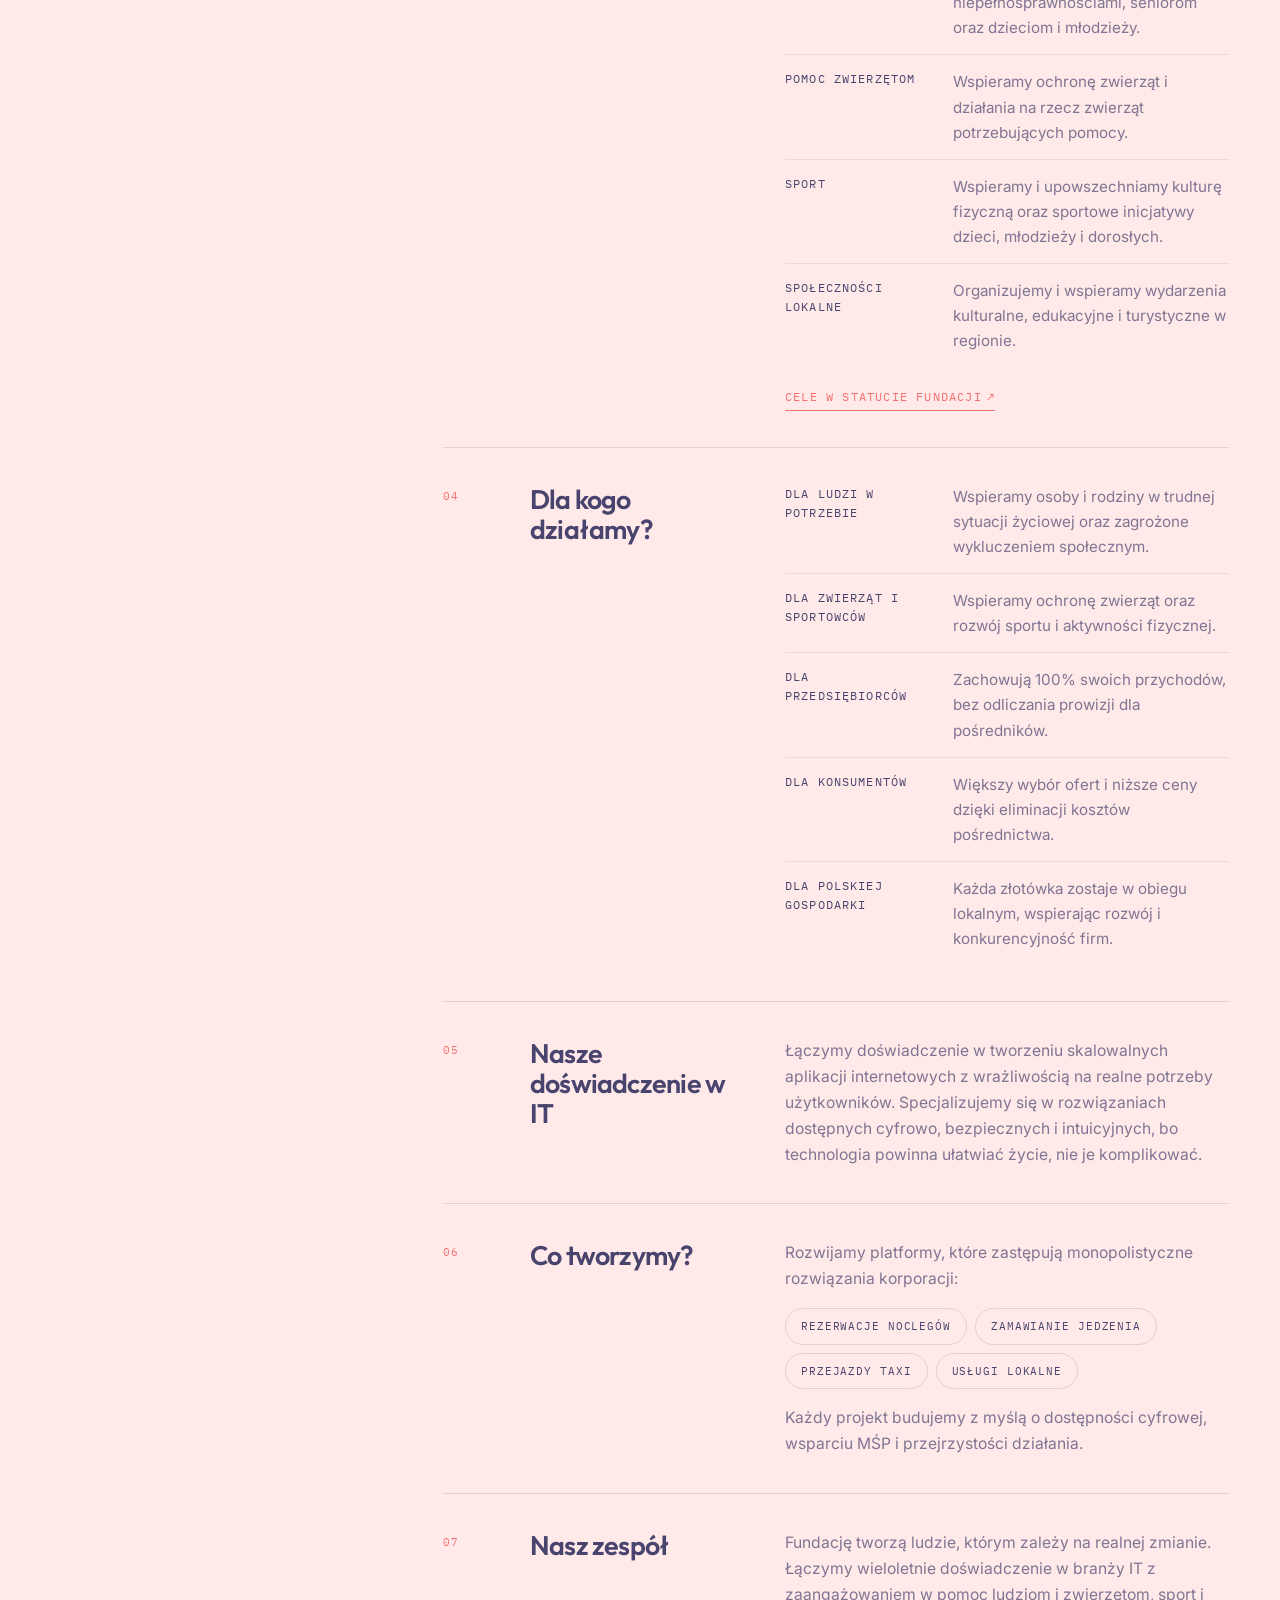
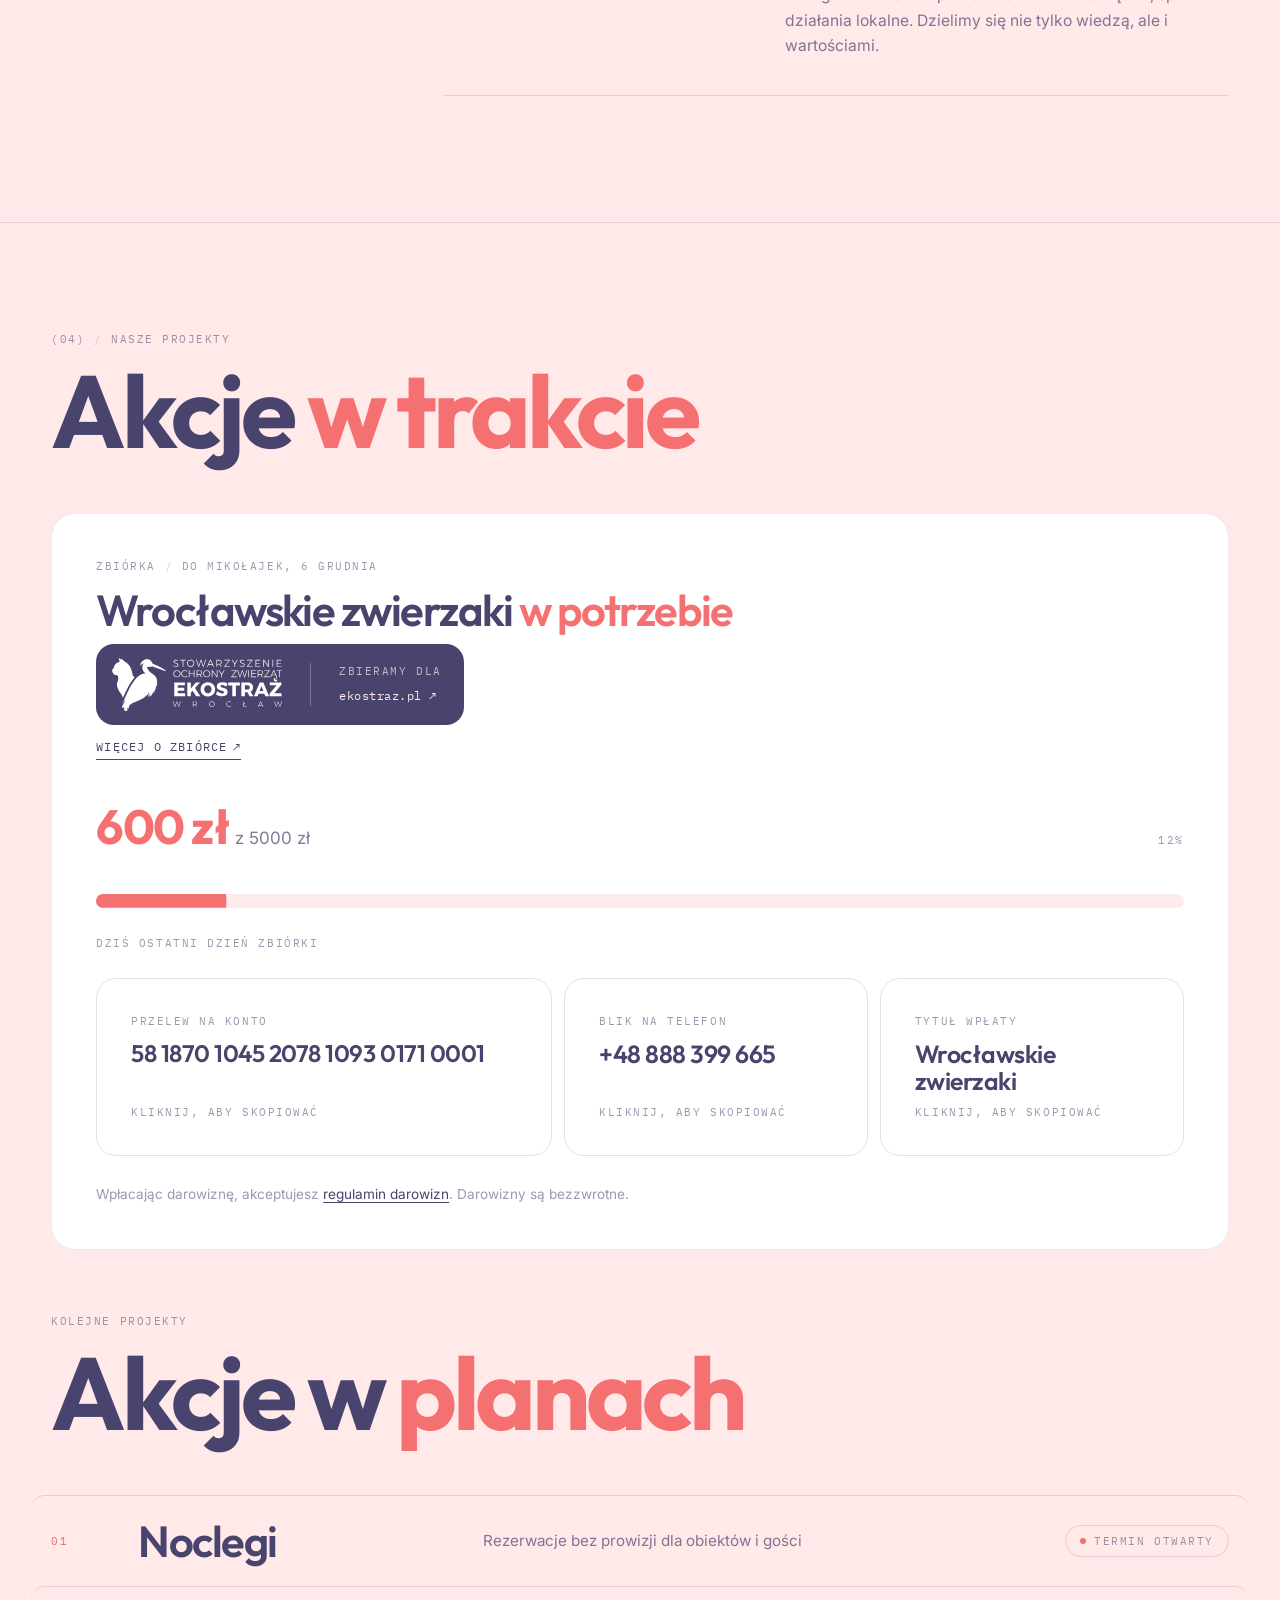
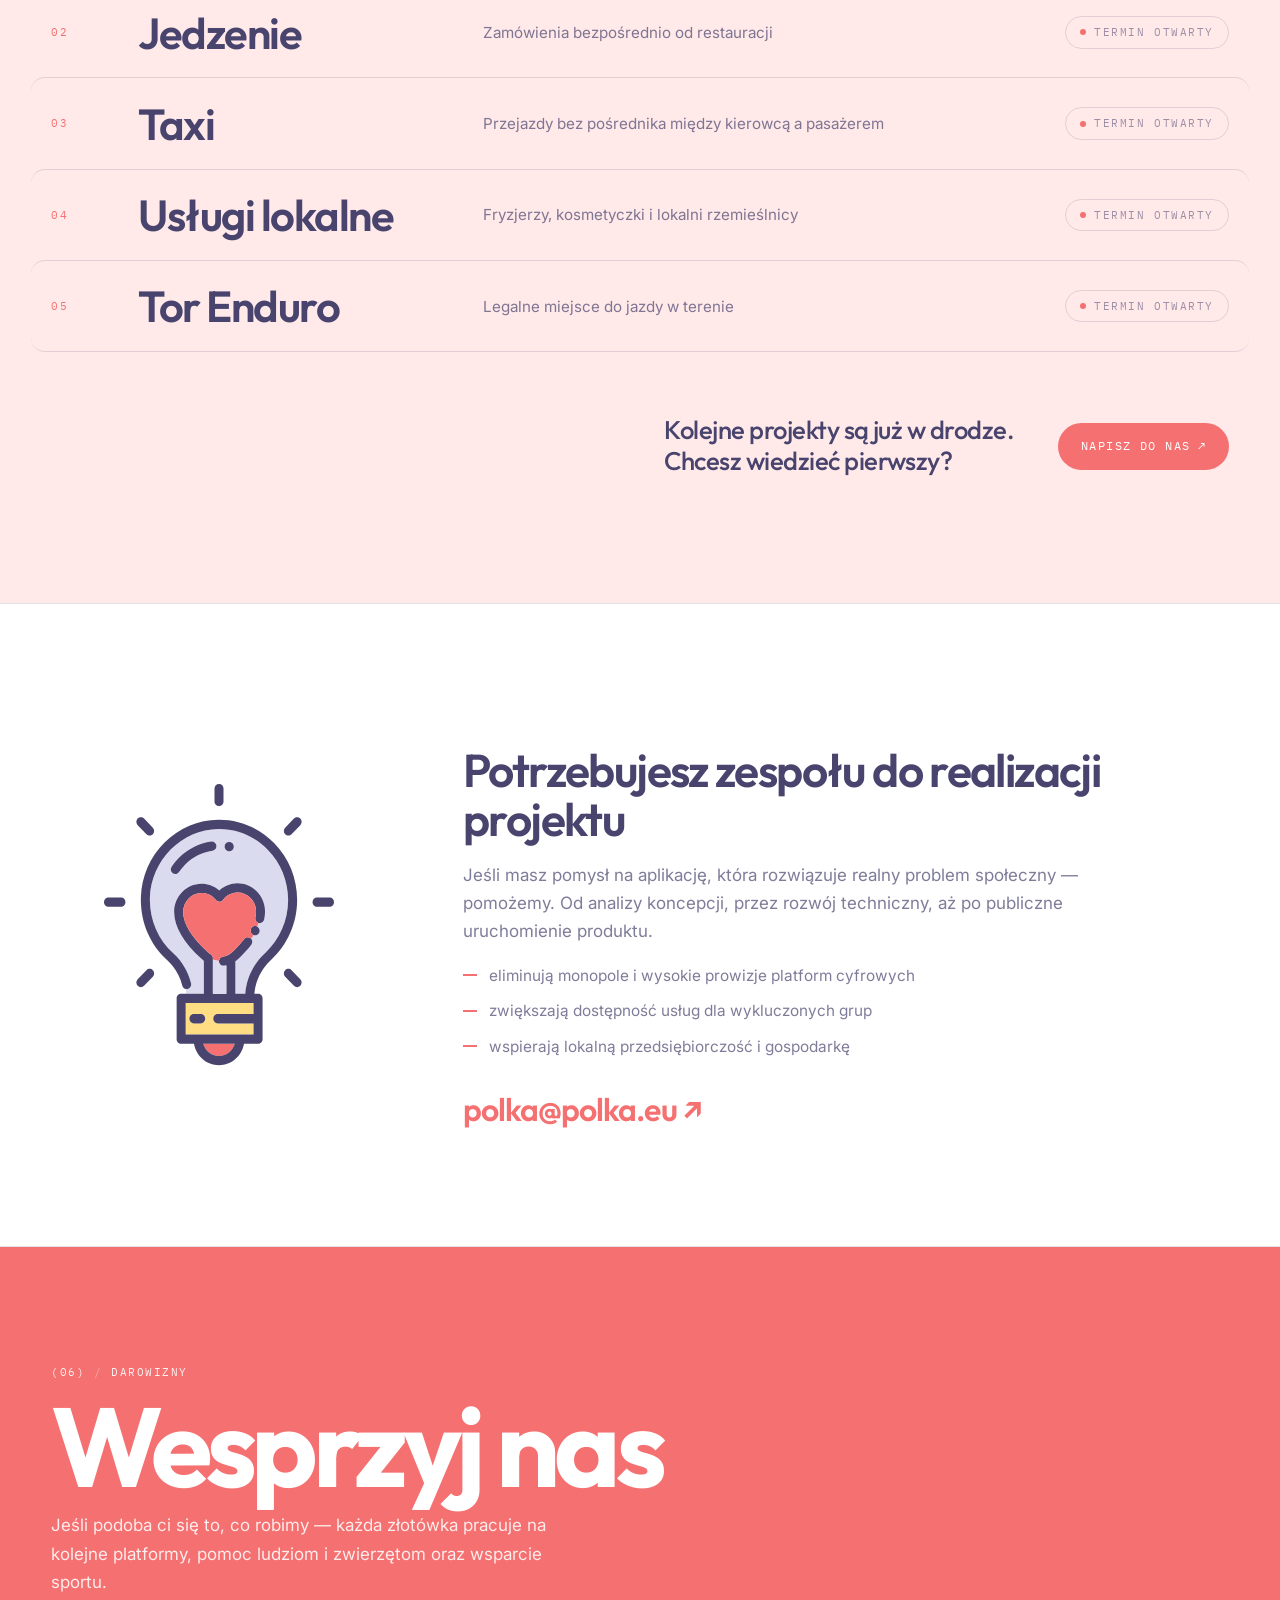
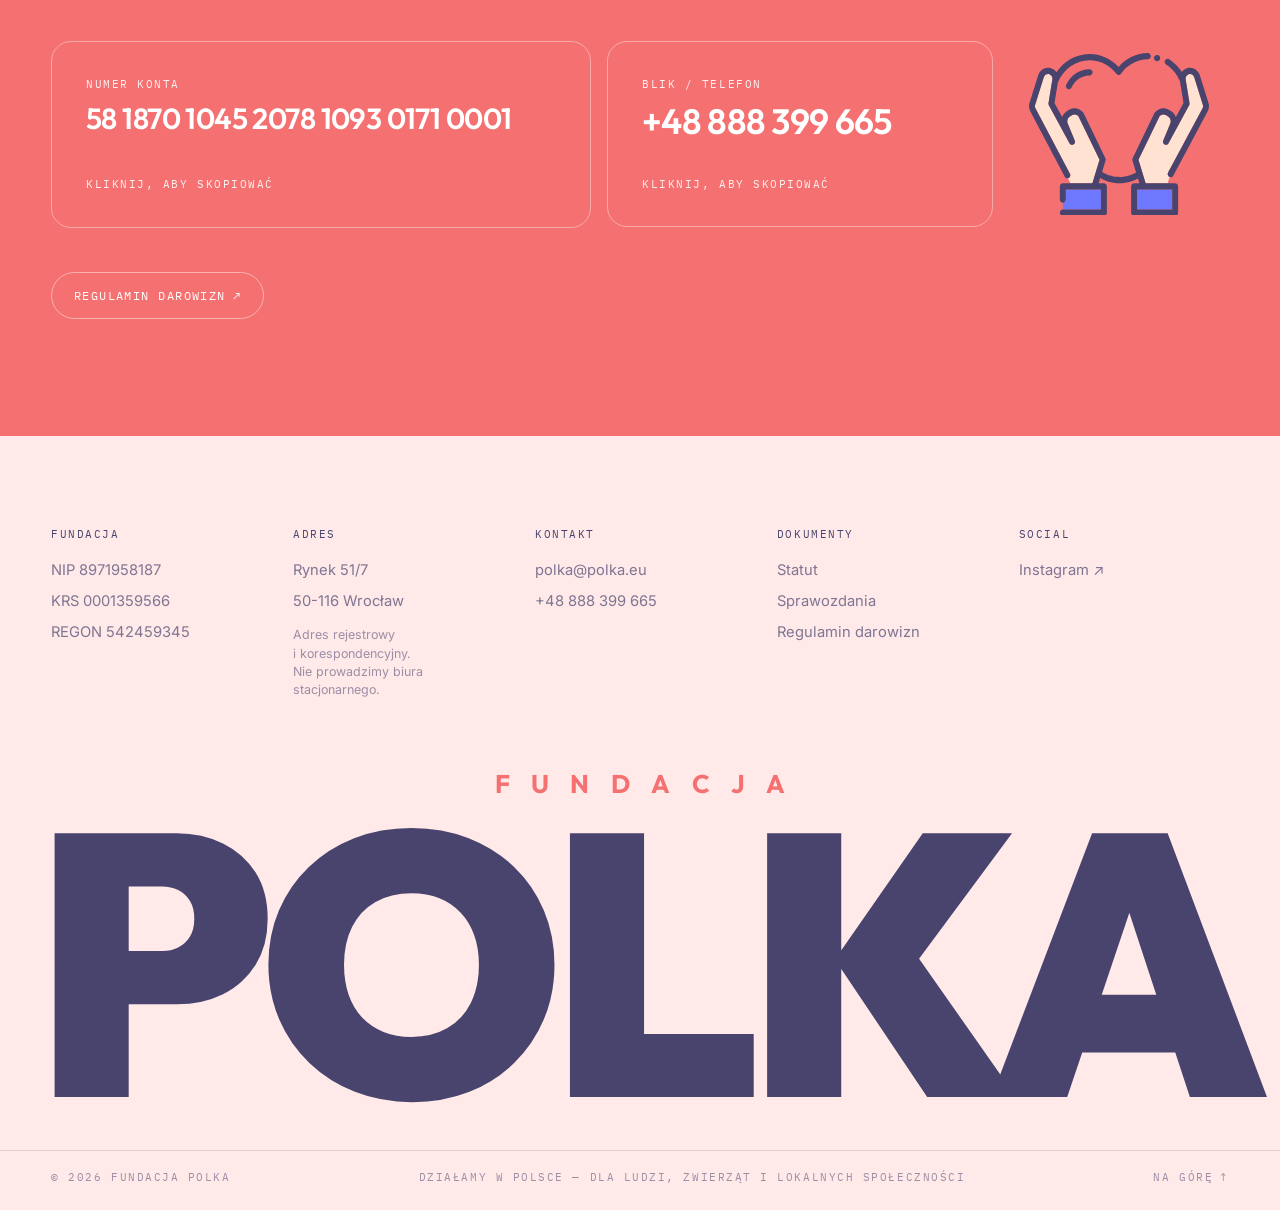
==== commit c5cb11ff: "Move address to its own footer column Co-Authored-By: Claude Opus 5.5 <noreply@anthropic.com>" ====
--- a/index.html
+++ b/index.html
@@ -508,11 +508,15 @@
                 <p>NIP 8971958187</p>
                 <p>KRS 0001359566</p>
                 <p>REGON 542459345</p>
+            </div>
+
+            <div class="footer-col">
+                <p class="label">Adres</p>
                 <address class="footer-address">
-                    <span class="footer-address-label">Adres rejestrowy i korespondencyjny</span>
-                    Rynek 51/7, 50-116 Wrocław
+                    <span>Rynek 51/7</span>
+                    <span>50-116 Wrocław</span>
                 </address>
-                <p class="footer-note">Nie prowadzimy biura stacjonarnego — zapraszamy do kontaktu mailowego lub telefonicznego.</p>
+                <p class="footer-note">Adres rejestrowy i&nbsp;korespondencyjny.<br>Nie prowadzimy biura stacjonarnego.</p>
             </div>
 
             <div class="footer-col">
--- a/styles.css
+++ b/styles.css
@@ -1374,7 +1374,7 @@
 
 .footer-top {
     display: grid;
-    grid-template-columns: repeat(4, minmax(0, 1fr));
+    grid-template-columns: repeat(5, minmax(0, 1fr));
     gap: 32px;
     padding: 0 var(--gut) clamp(40px, 8vh, 80px);
 }
@@ -1393,22 +1393,18 @@
 }
 
 .footer-address {
-    margin-top: 10px;
     font-style: normal;
     display: flex;
     flex-direction: column;
-    gap: 2px;
-}
-
-.footer-address-label {
-    font-size: 0.78rem;
-    color: var(--ink);
+    gap: 7px;
 }
 
 .footer-note {
+    margin-top: 6px;
     font-size: 0.78rem;
     line-height: 1.45;
-    max-width: 26ch;
+    color: var(--ink-55);
+    max-width: 24ch;
 }
 
 .footer-link {
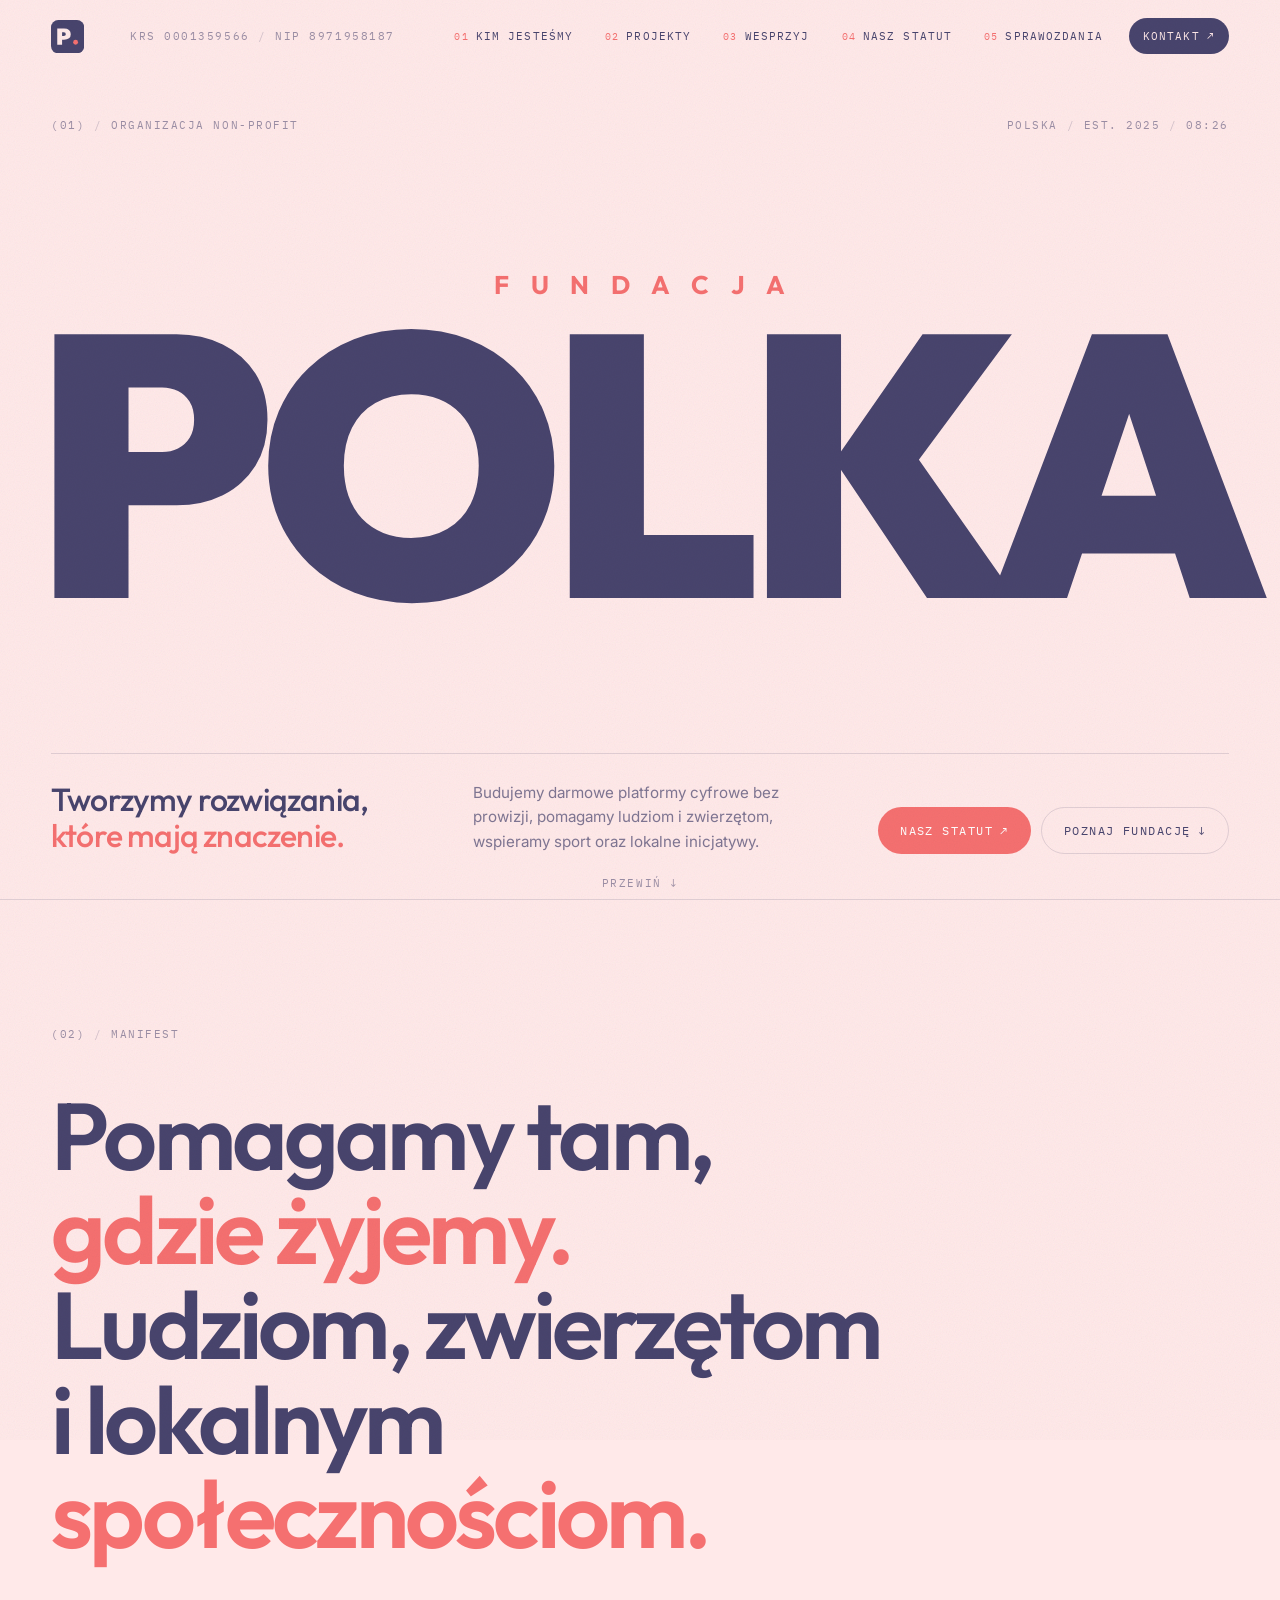
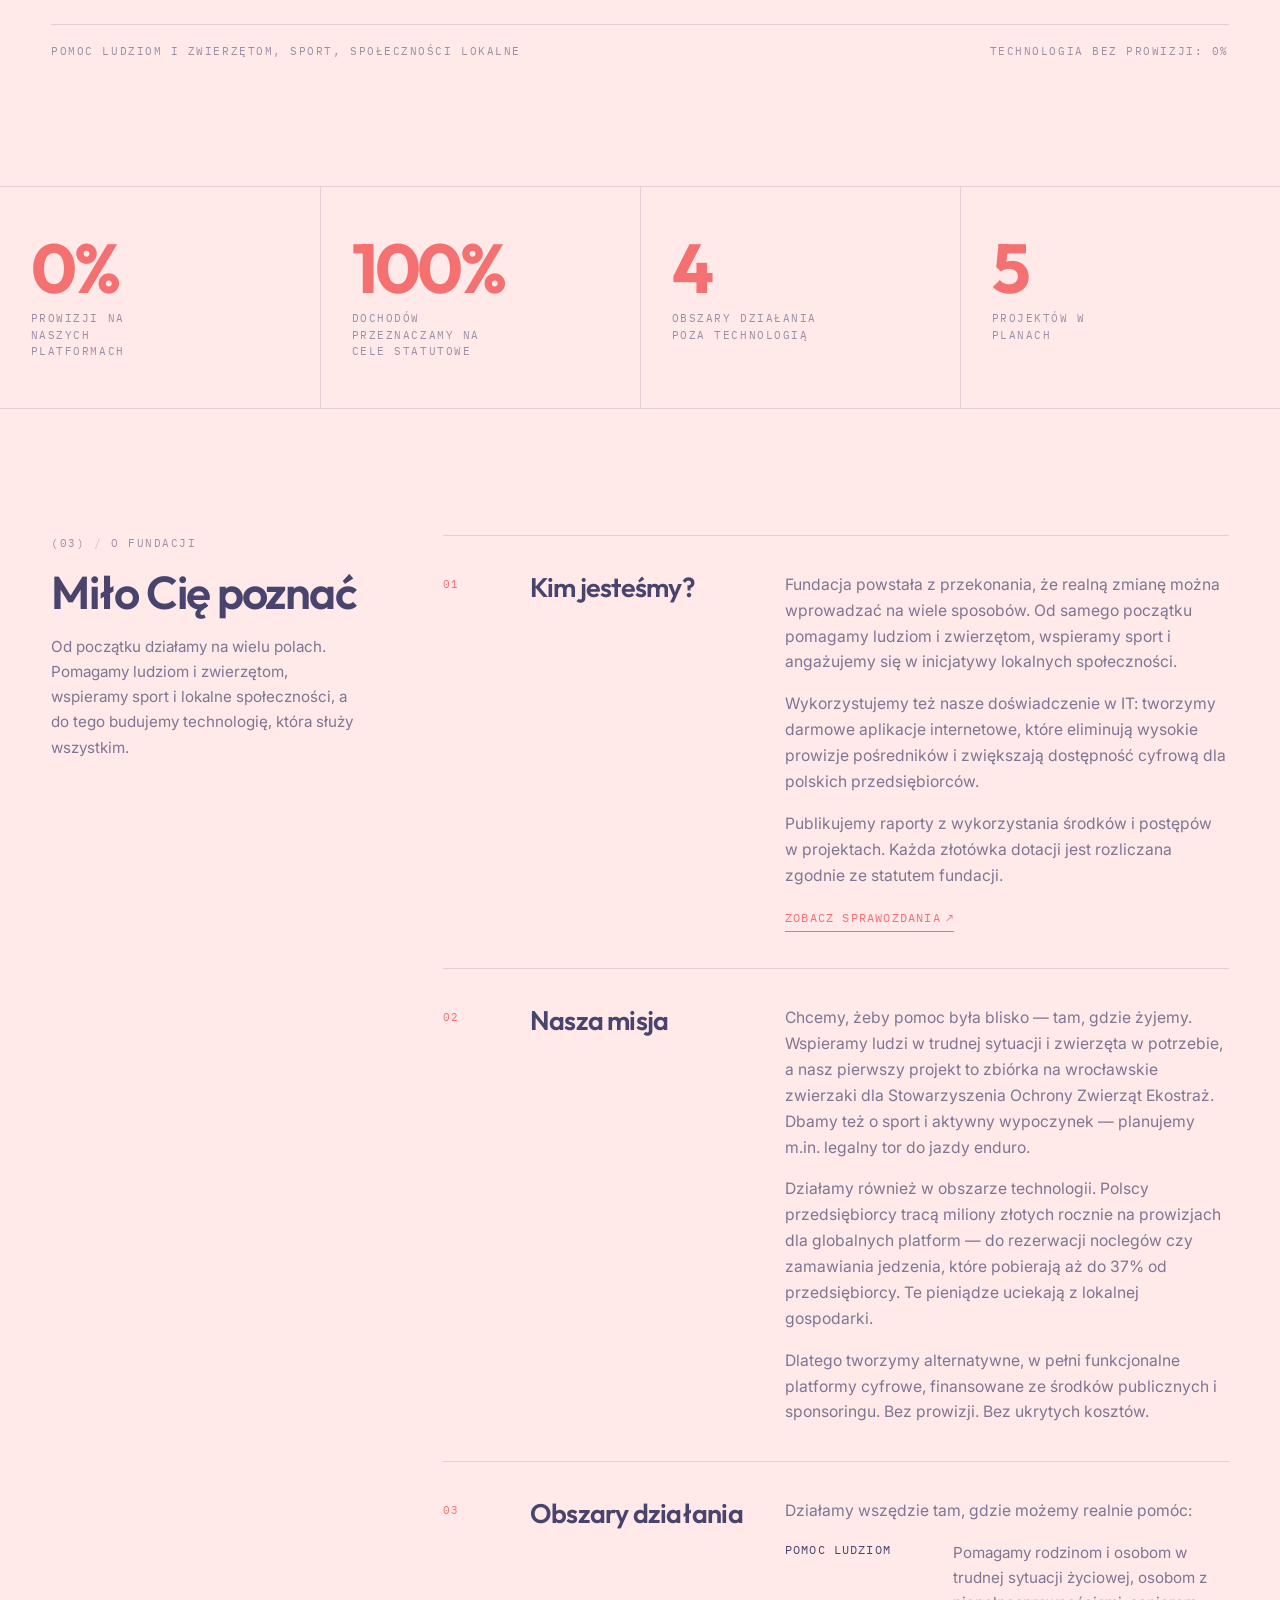
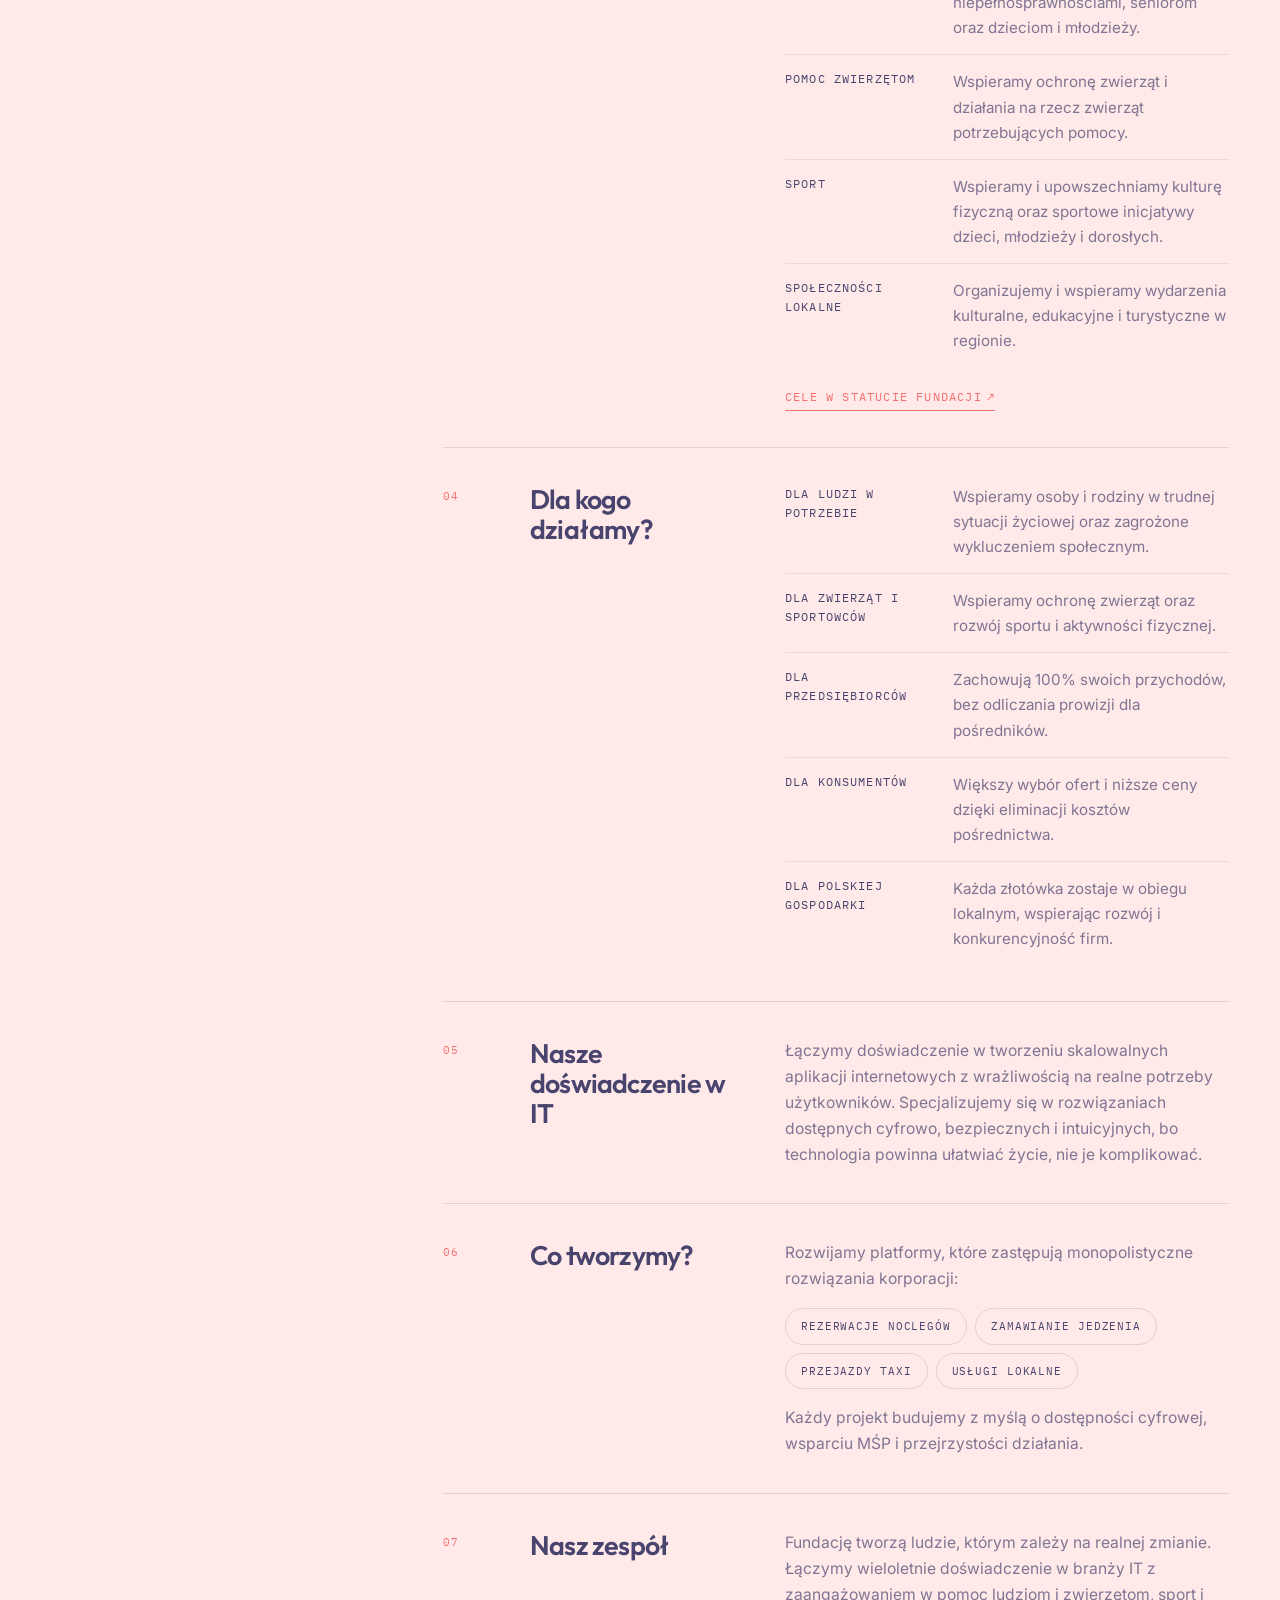
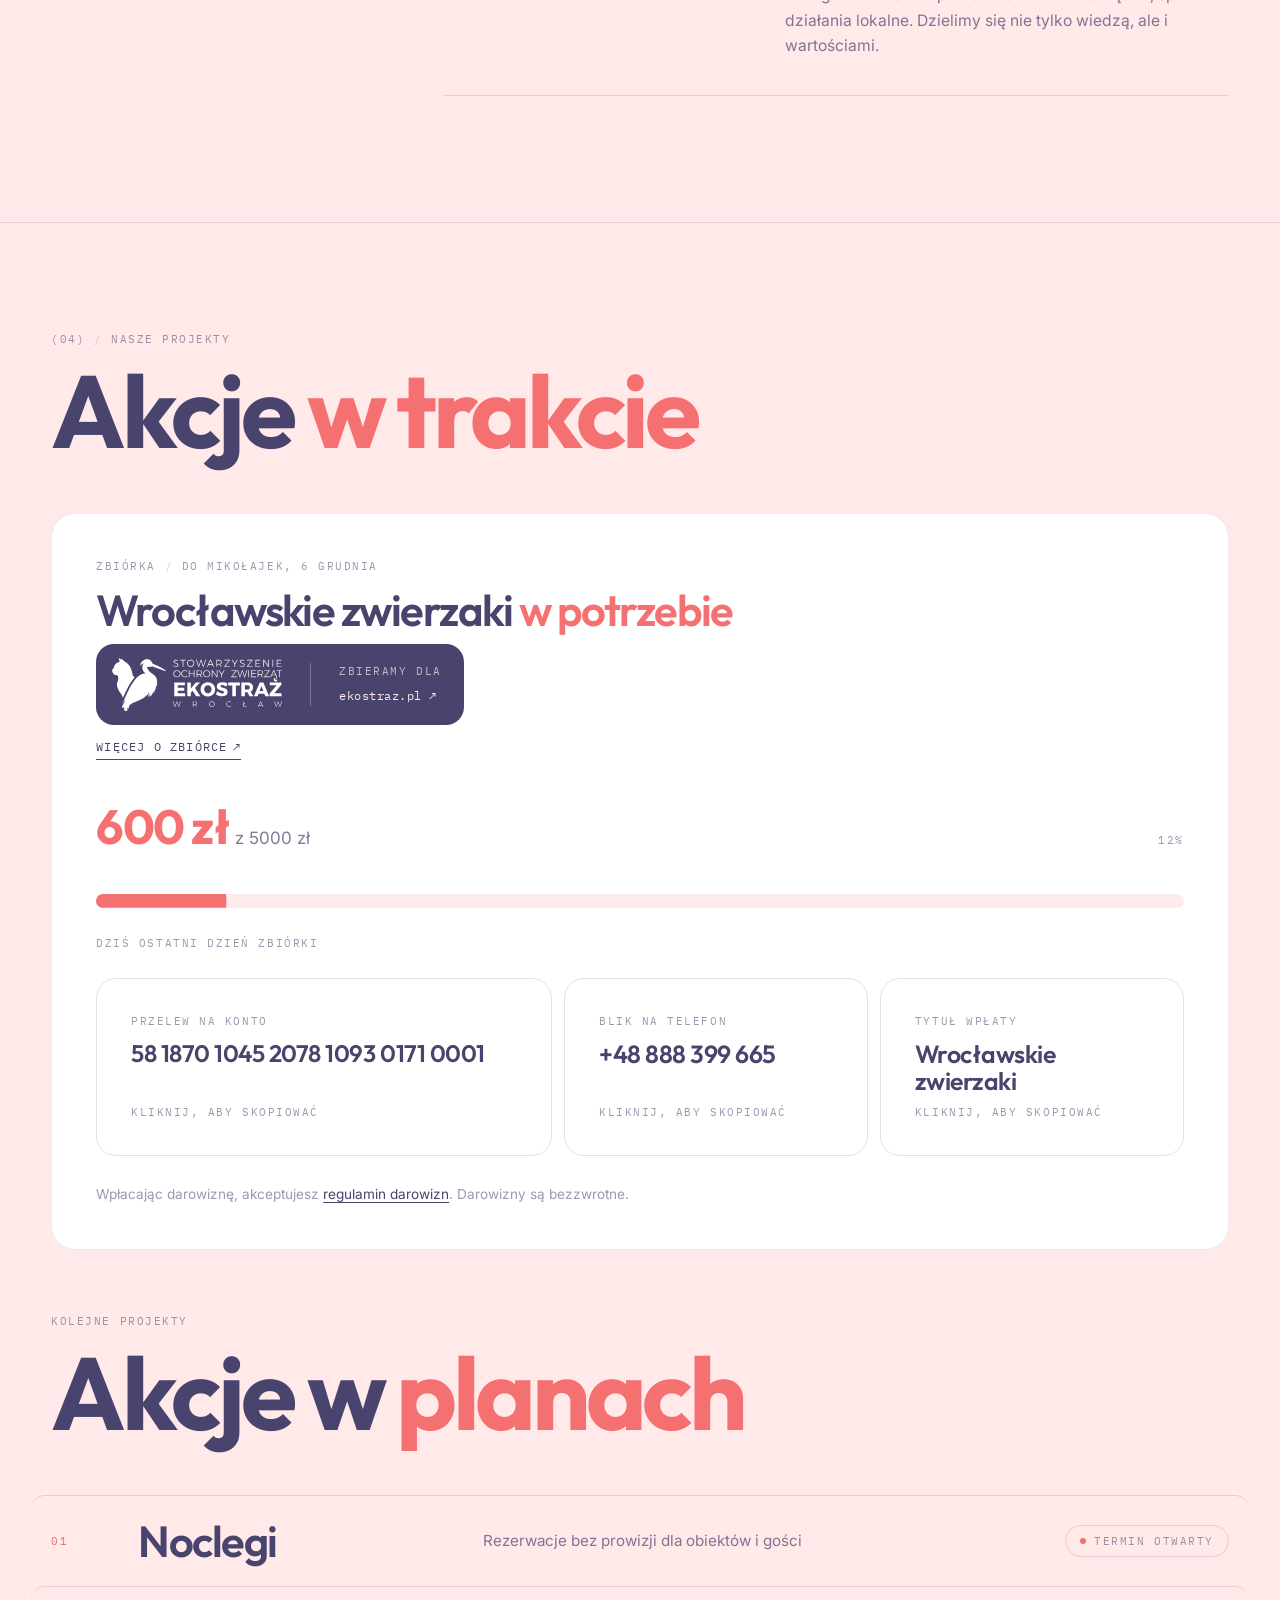
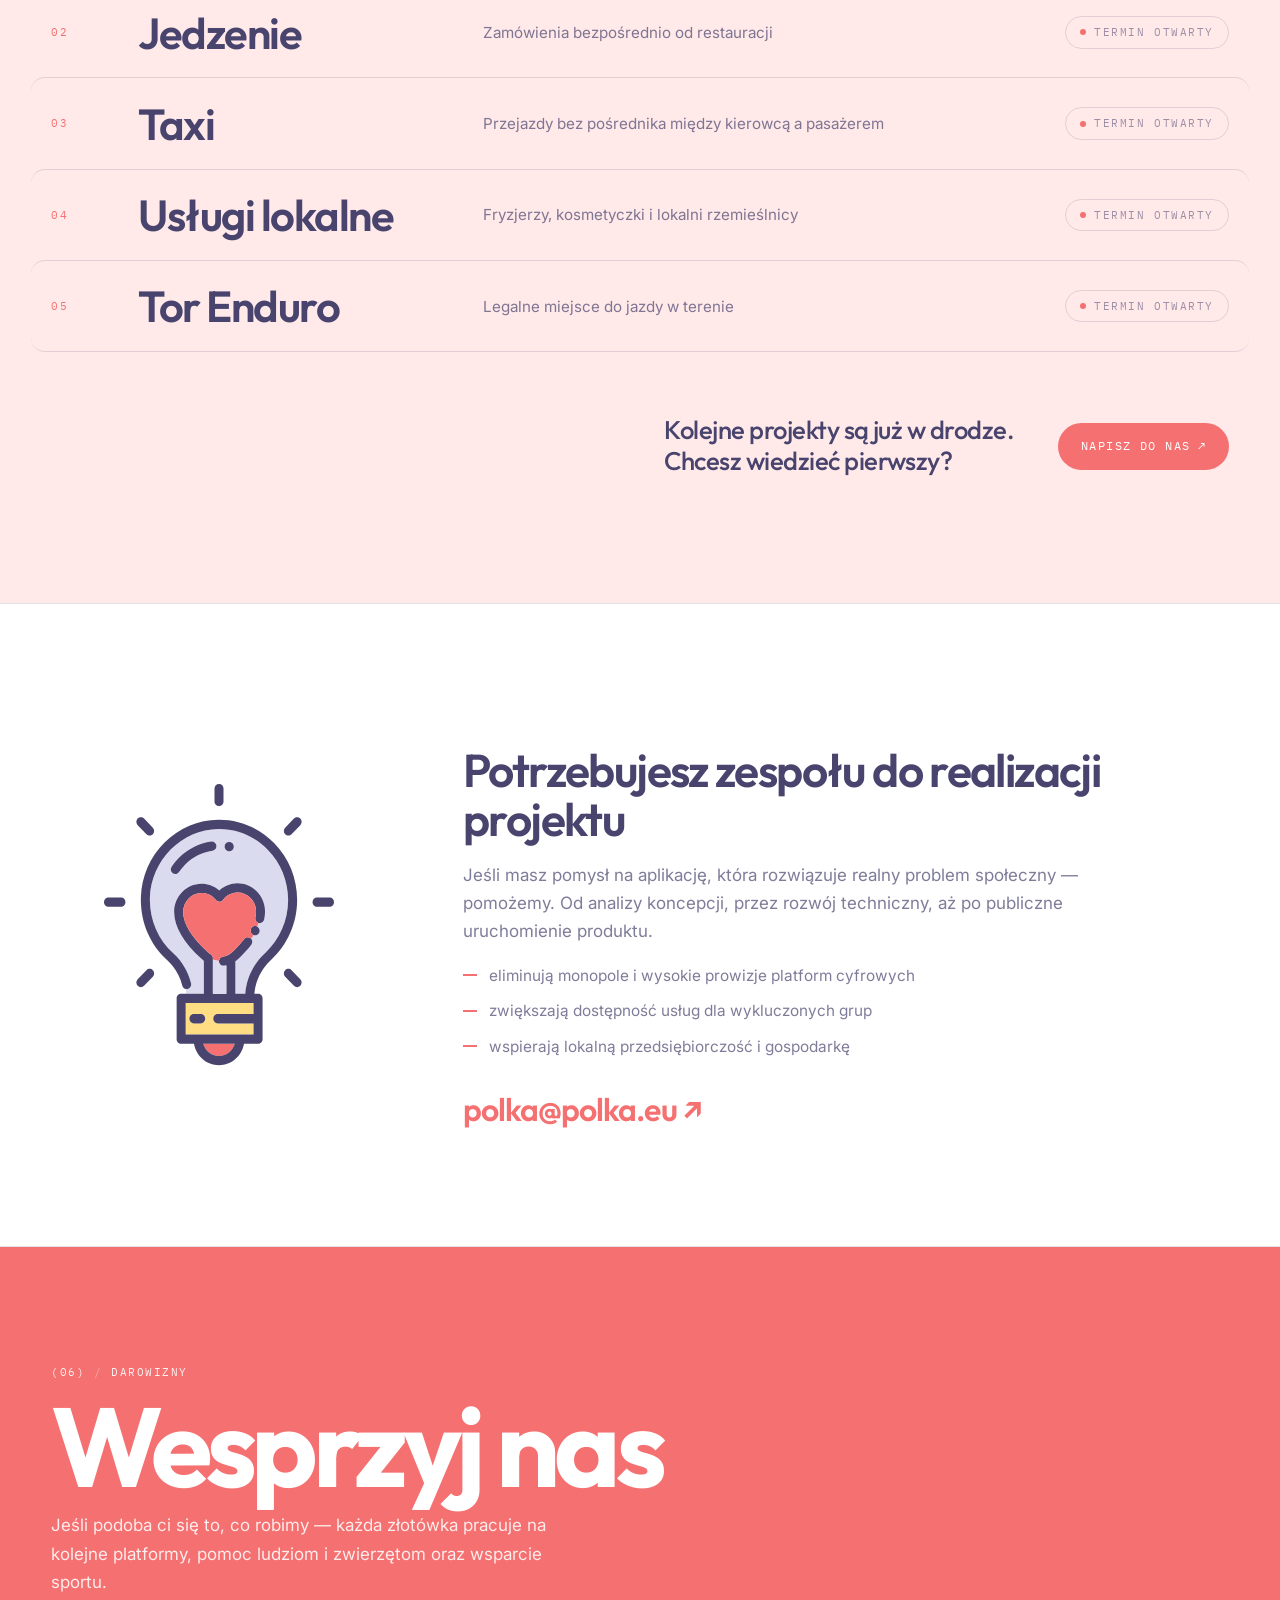
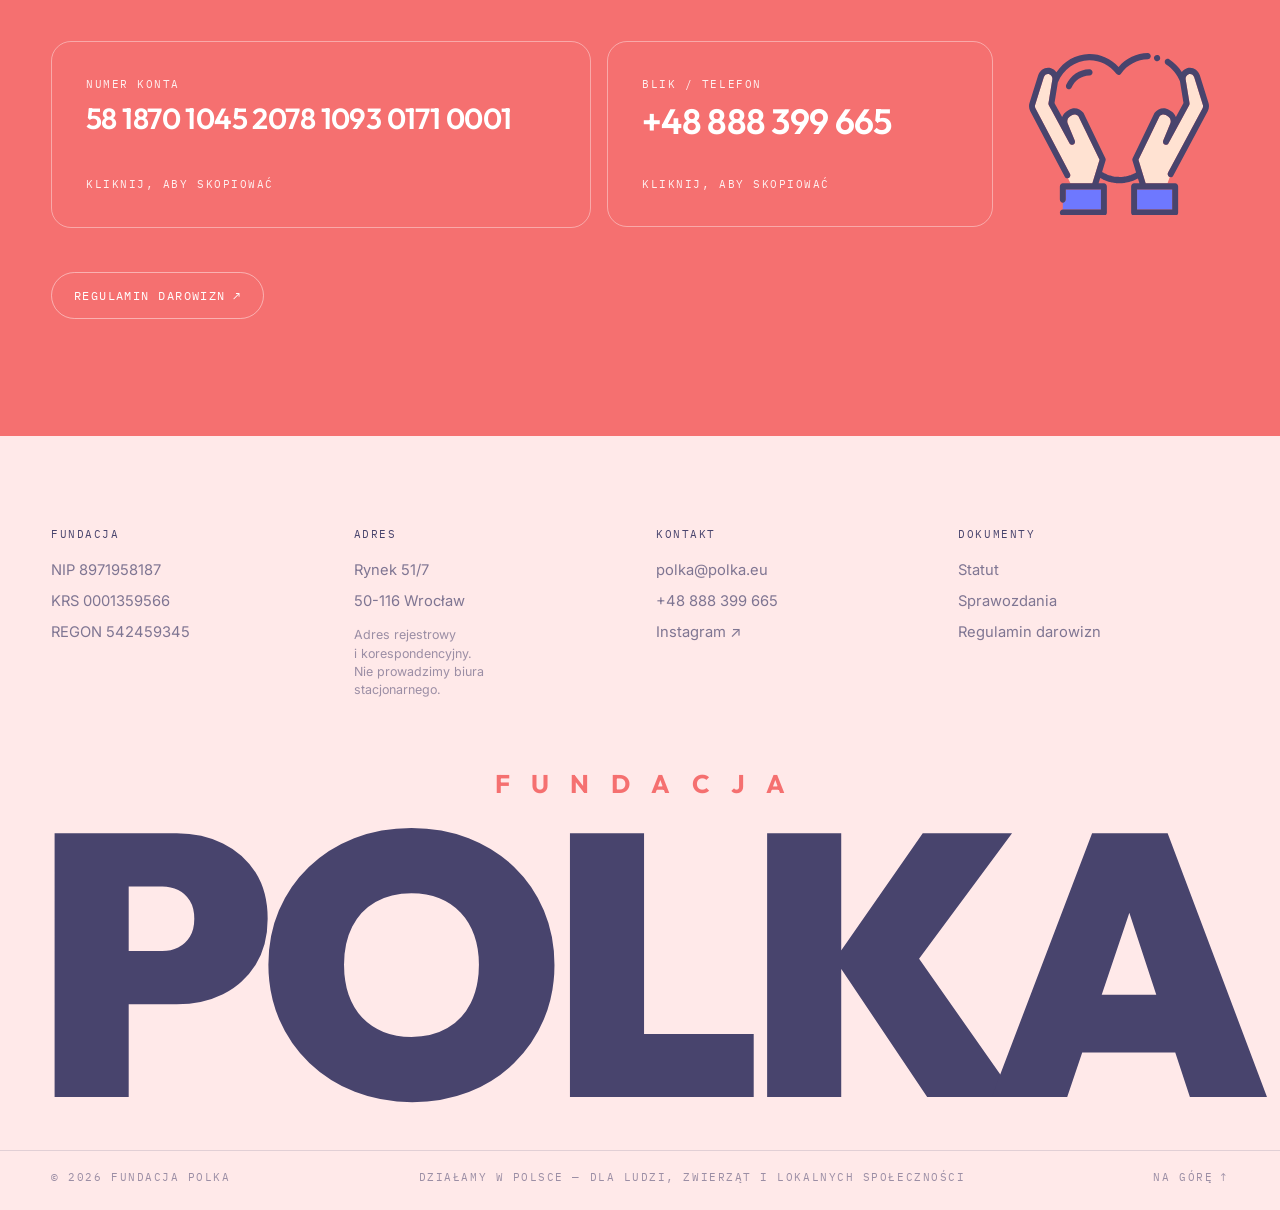
==== commit 86f1ad3d: "Merge Social into Kontakt column so footer grid stays even Co-Authored-By: Claude Opus 5.5 <noreply@" ====
--- a/index.html
+++ b/index.html
@@ -523,6 +523,7 @@
                 <p class="label">Kontakt</p>
                 <a href="mailto:polka@polka.eu" class="footer-link">polka@polka.eu</a>
                 <a href="tel:+48888399665" class="footer-link">+48 888 399 665</a>
+                <a href="#instagram" class="footer-link">Instagram <span aria-hidden="true">↗</span></a>
             </div>
 
             <div class="footer-col">
@@ -530,11 +531,6 @@
                 <a href="statut.html" class="footer-link">Statut</a>
                 <a href="sprawozdania.html" class="footer-link">Sprawozdania</a>
                 <a href="regulamin.html" class="footer-link">Regulamin darowizn</a>
-            </div>
-
-            <div class="footer-col">
-                <p class="label">Social</p>
-                <a href="#instagram" class="footer-link">Instagram <span aria-hidden="true">↗</span></a>
             </div>
         </div>
 
--- a/styles.css
+++ b/styles.css
@@ -1374,7 +1374,7 @@
 
 .footer-top {
     display: grid;
-    grid-template-columns: repeat(5, minmax(0, 1fr));
+    grid-template-columns: repeat(4, minmax(0, 1fr));
     gap: 32px;
     padding: 0 var(--gut) clamp(40px, 8vh, 80px);
 }
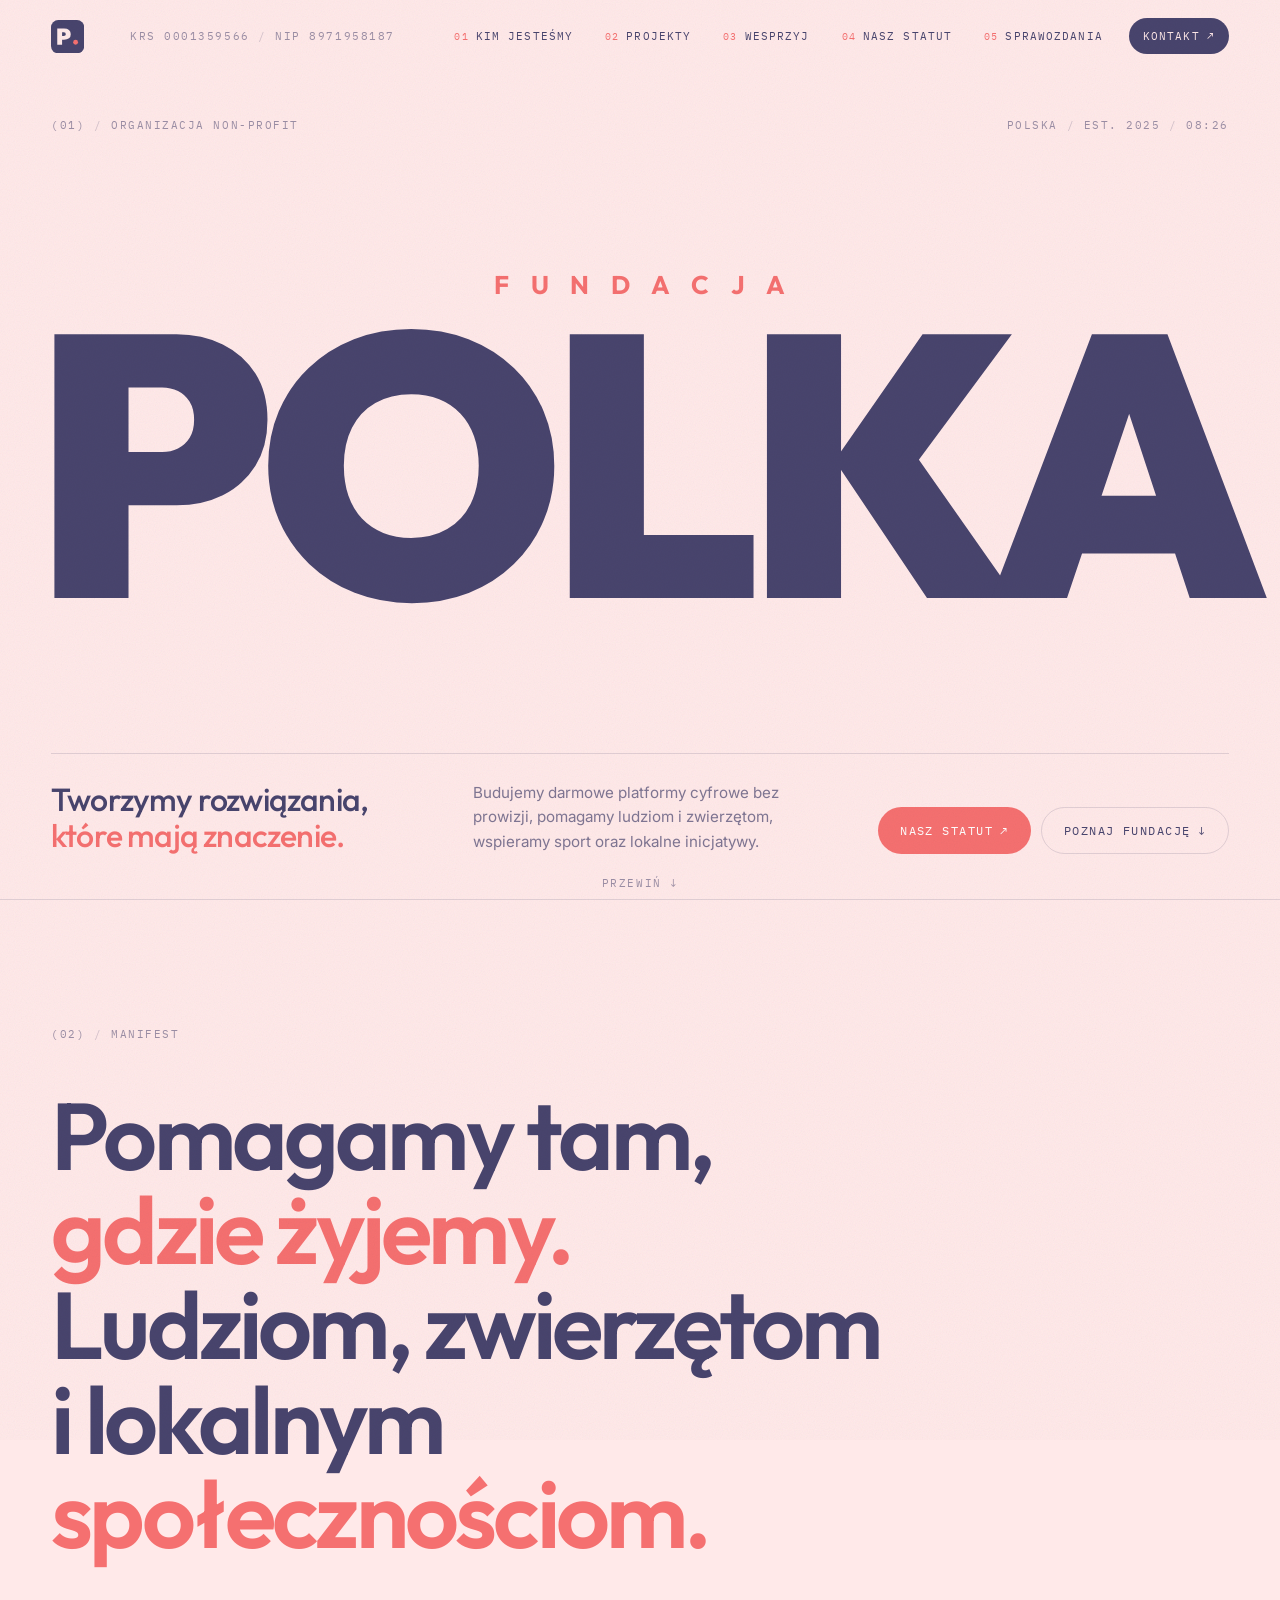
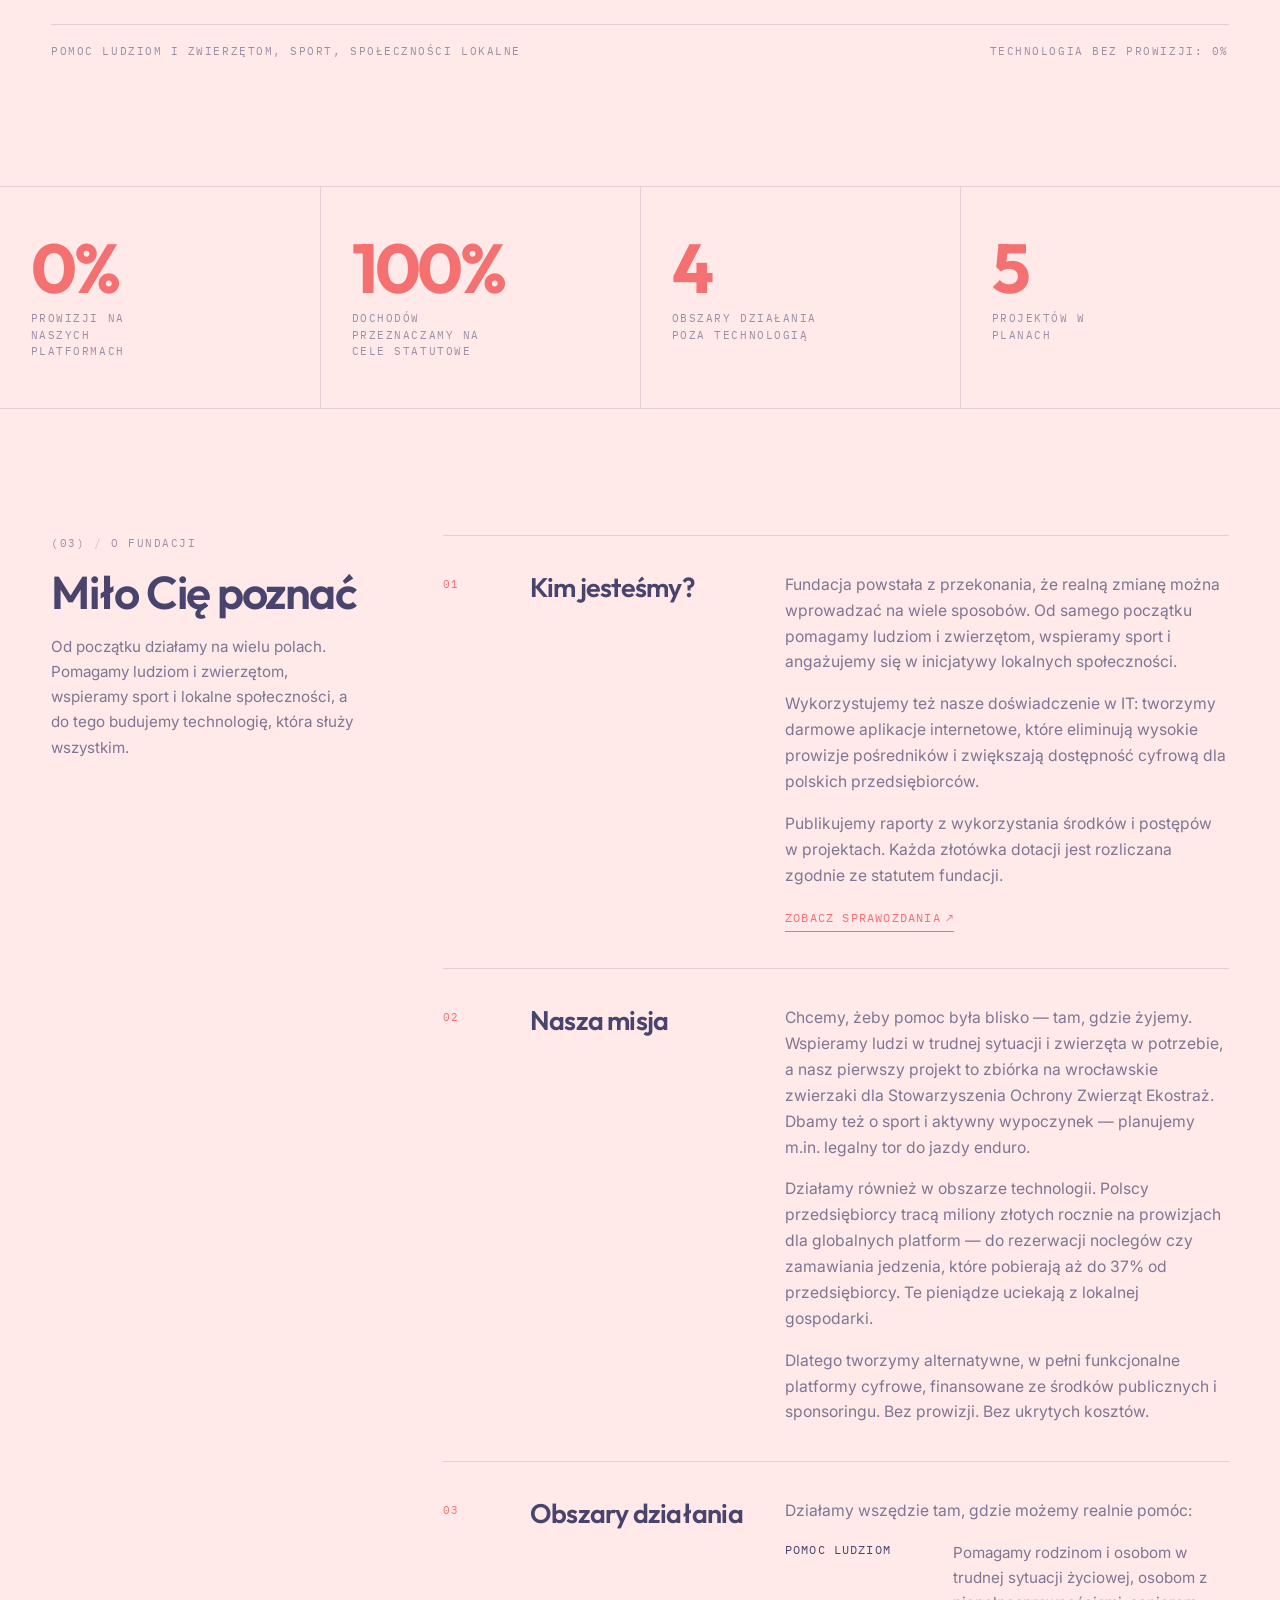
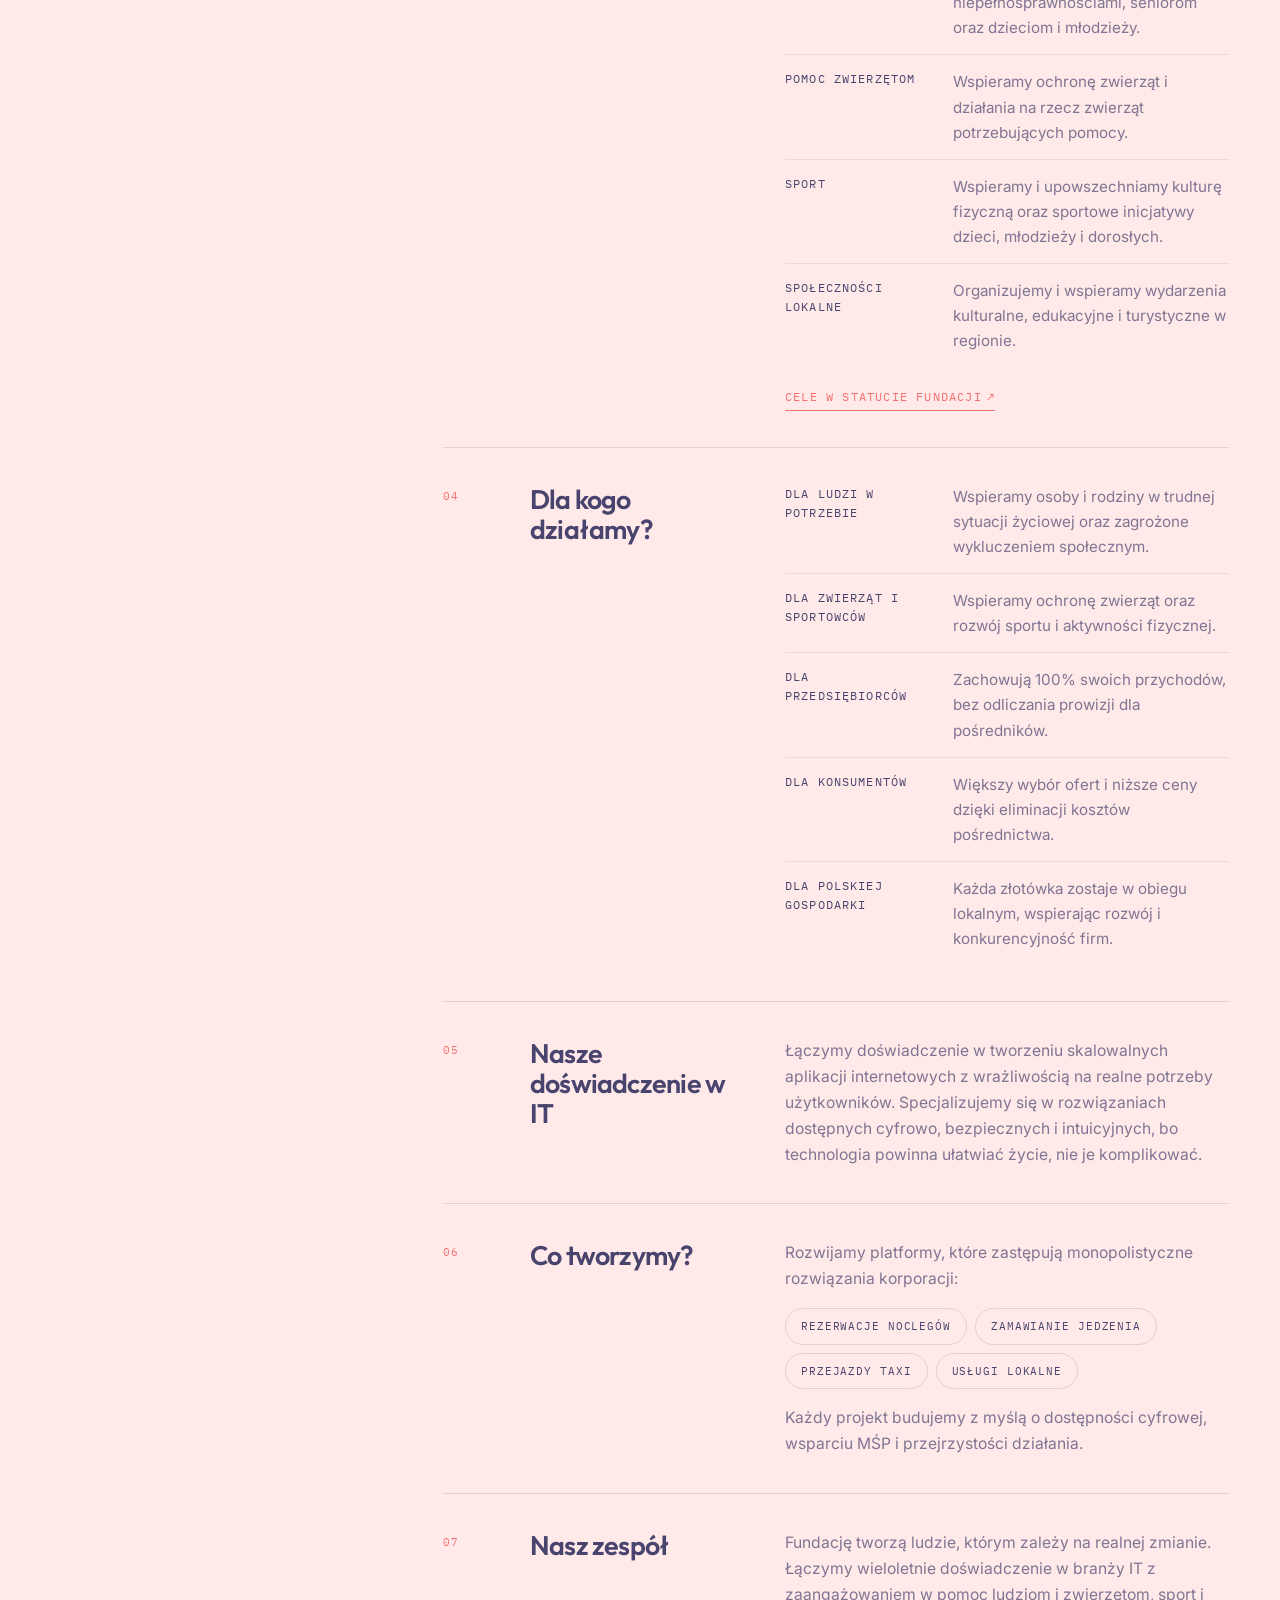
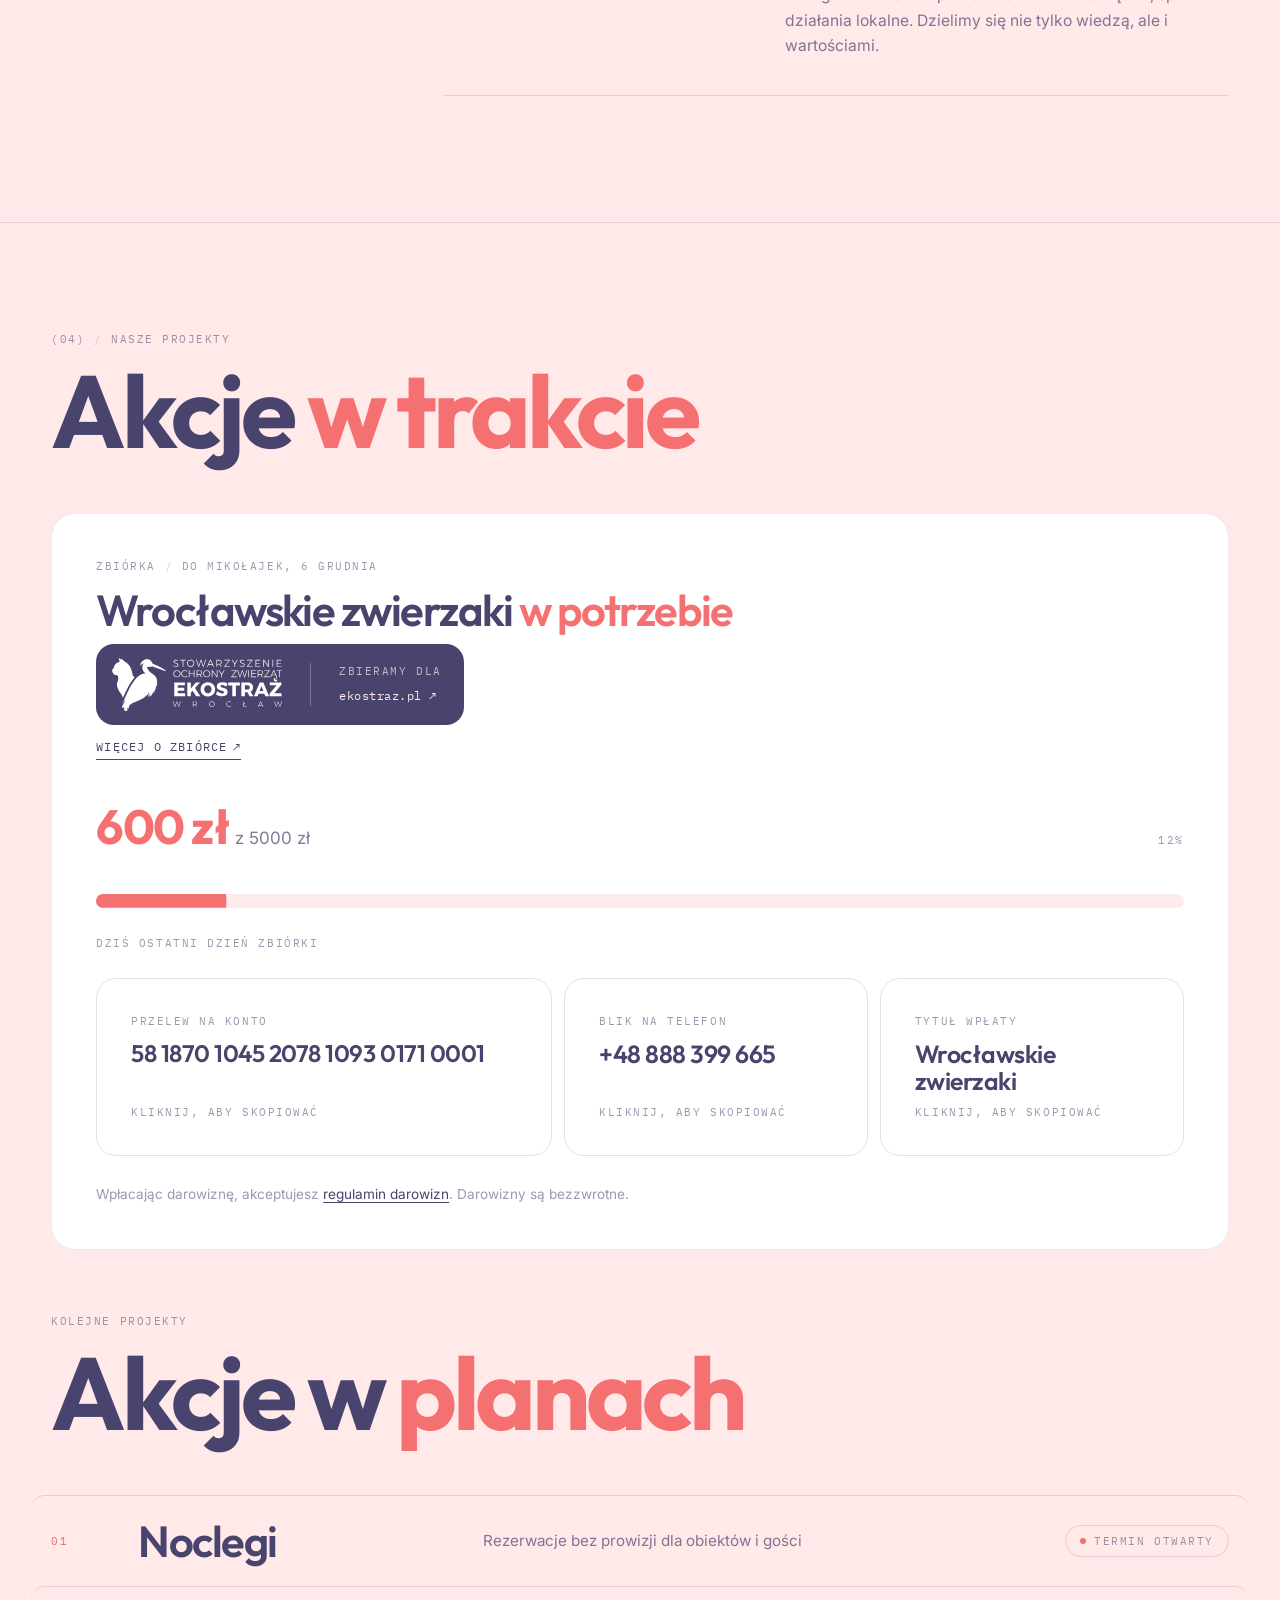
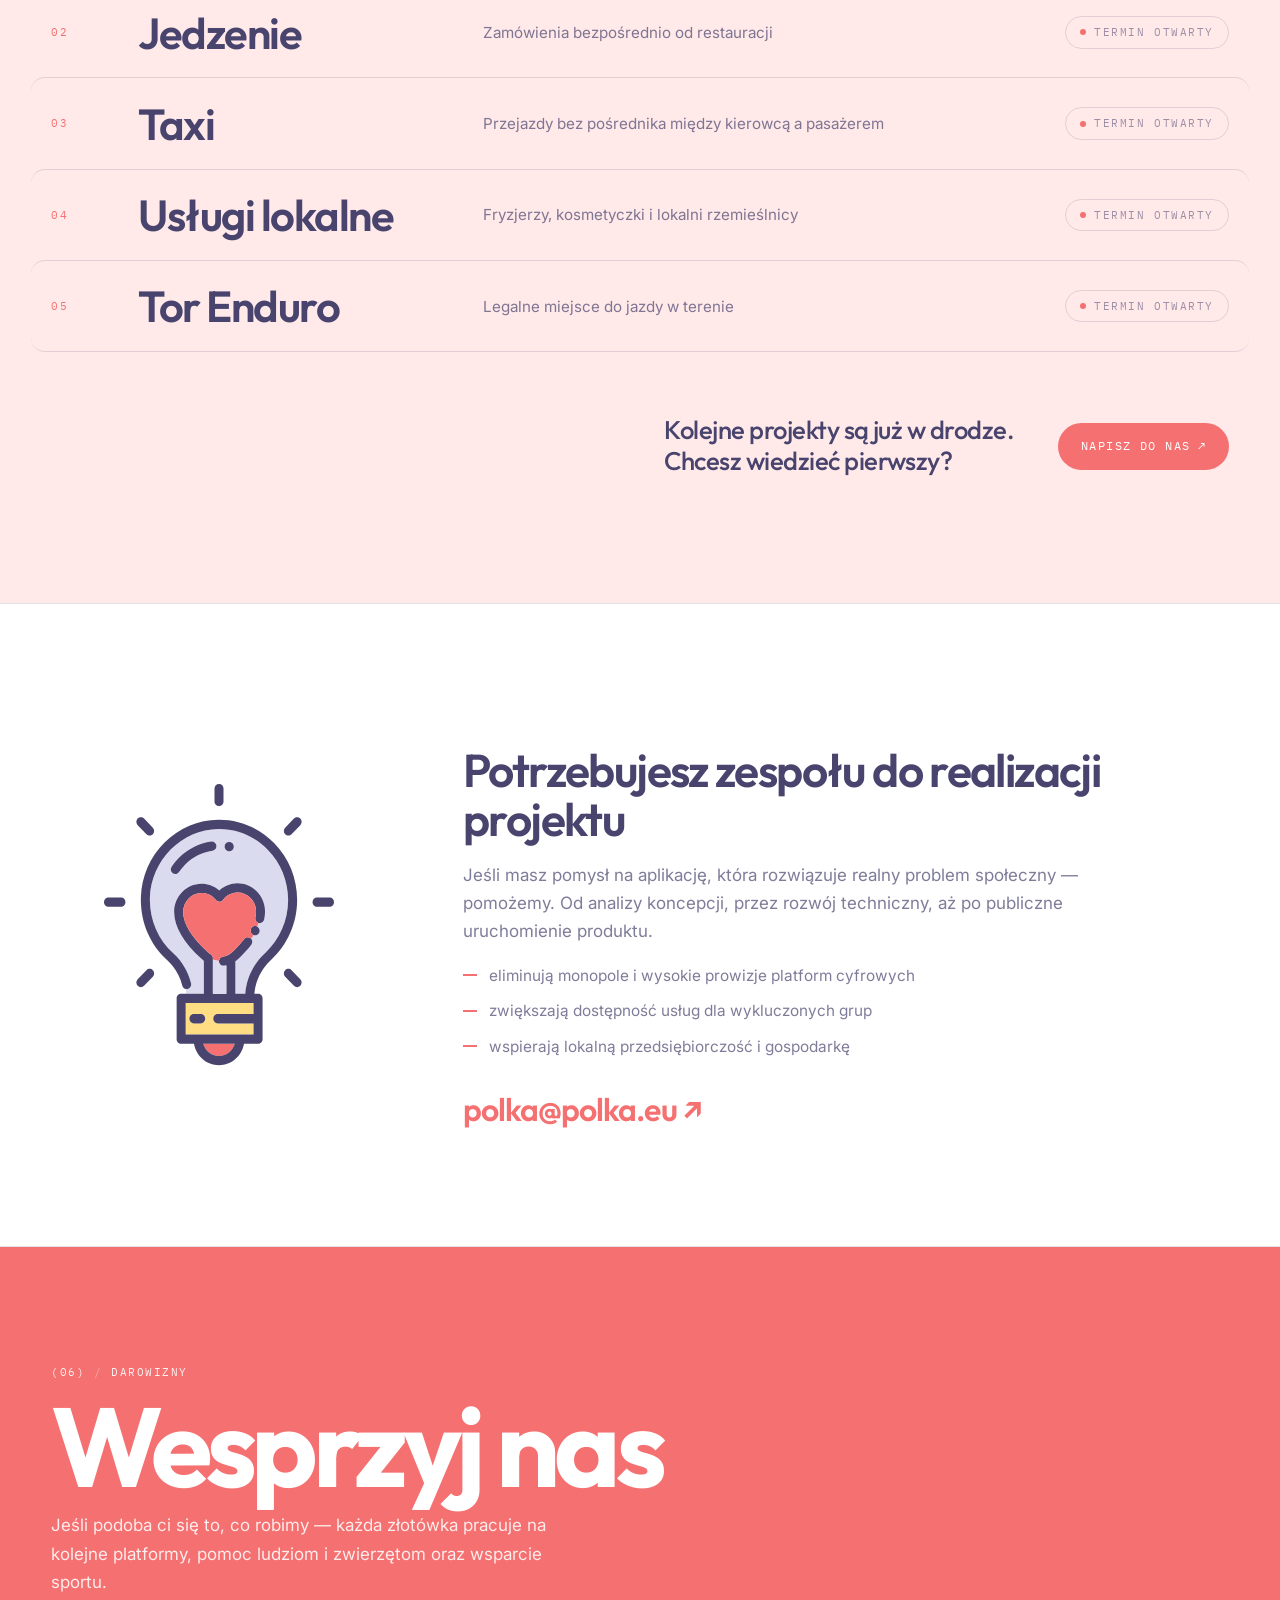
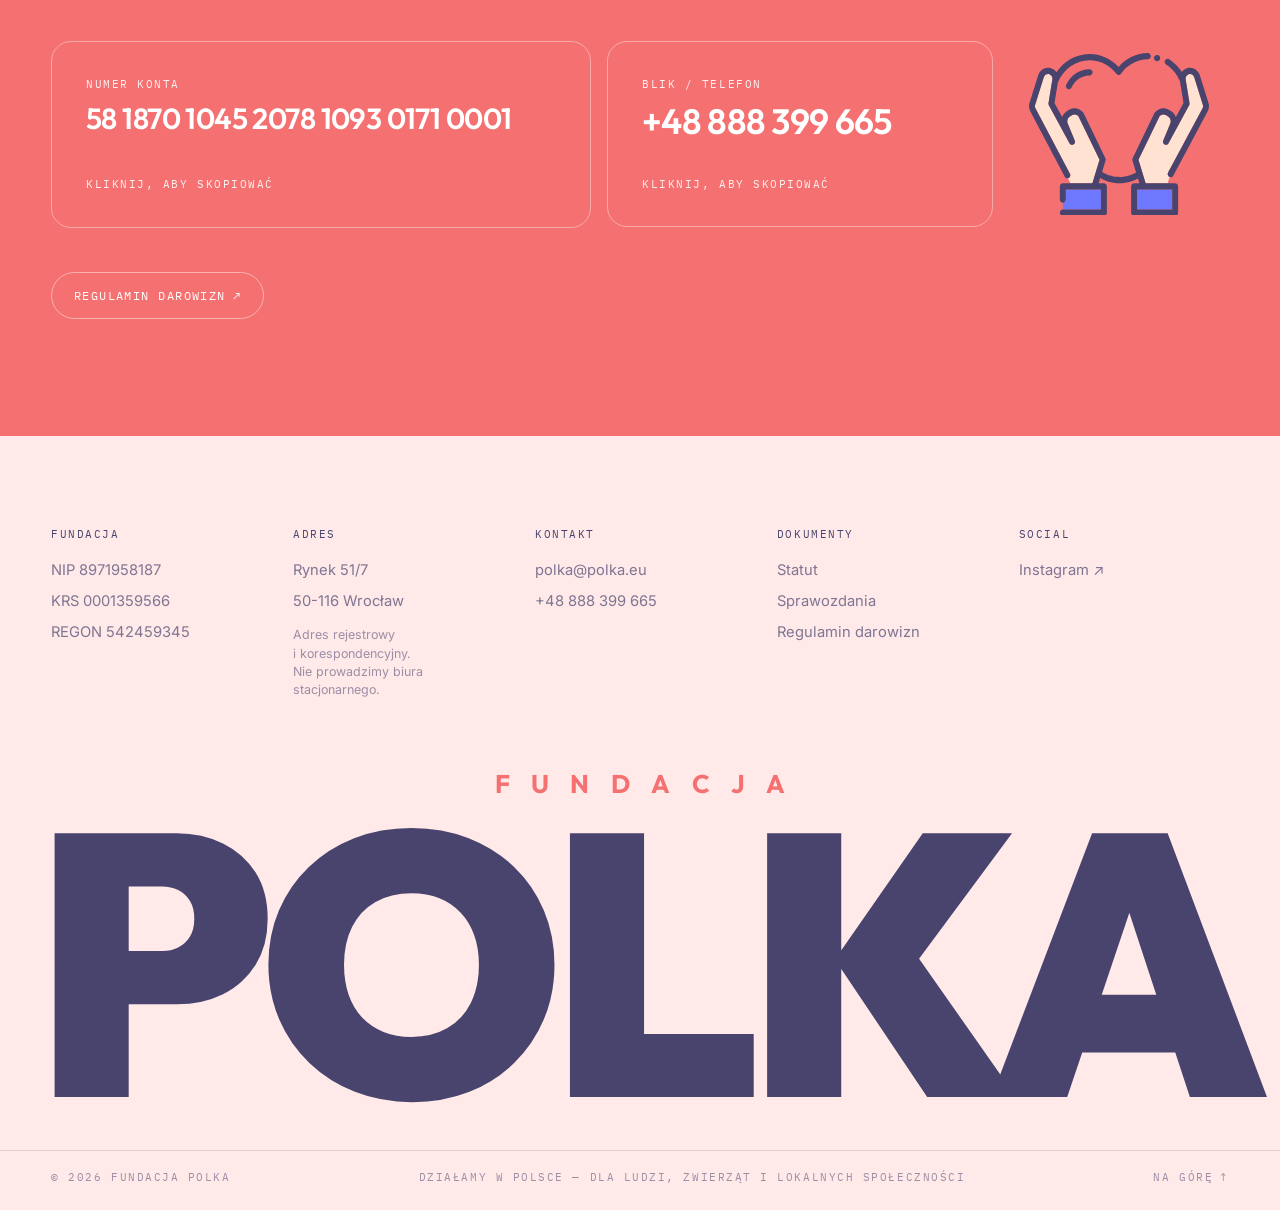
==== commit 00f0b702: "Restore Social column, 5-column footer down to tablet widths Co-Authored-By: Claude Opus 5.5 <norepl" ====
--- a/index.html
+++ b/index.html
@@ -523,7 +523,6 @@
                 <p class="label">Kontakt</p>
                 <a href="mailto:polka@polka.eu" class="footer-link">polka@polka.eu</a>
                 <a href="tel:+48888399665" class="footer-link">+48 888 399 665</a>
-                <a href="#instagram" class="footer-link">Instagram <span aria-hidden="true">↗</span></a>
             </div>
 
             <div class="footer-col">
@@ -531,6 +530,11 @@
                 <a href="statut.html" class="footer-link">Statut</a>
                 <a href="sprawozdania.html" class="footer-link">Sprawozdania</a>
                 <a href="regulamin.html" class="footer-link">Regulamin darowizn</a>
+            </div>
+
+            <div class="footer-col">
+                <p class="label">Social</p>
+                <a href="#instagram" class="footer-link">Instagram <span aria-hidden="true">↗</span></a>
             </div>
         </div>
 
--- a/styles.css
+++ b/styles.css
@@ -1374,7 +1374,7 @@
 
 .footer-top {
     display: grid;
-    grid-template-columns: repeat(4, minmax(0, 1fr));
+    grid-template-columns: repeat(5, minmax(0, 1fr));
     gap: 32px;
     padding: 0 var(--gut) clamp(40px, 8vh, 80px);
 }
@@ -1394,6 +1394,7 @@
 
 .footer-address {
     font-style: normal;
+    white-space: nowrap;
     display: flex;
     flex-direction: column;
     gap: 7px;
@@ -1644,10 +1645,15 @@
     .partner-text { padding-left: 0; padding-top: 12px; border-left: 0; border-top: 1px solid rgba(255, 233, 233, 0.28); }
     .support-figure { justify-content: flex-start; padding-left: 0; }
 
+    .footer-top { gap: 20px; }
+}
+
+@media (max-width: 820px) {
+    .footer-top { grid-template-columns: repeat(3, minmax(0, 1fr)); gap: 28px; }
+}
+
+@media (max-width: 640px) {
     .footer-top { grid-template-columns: repeat(2, minmax(0, 1fr)); gap: 28px; }
-}
-
-@media (max-width: 640px) {
     .hero { gap: clamp(22px, 4vh, 36px); }
     .hero-head .label:last-child { display: none; }
     .hero-wordmark { padding: clamp(10px, 3vh, 24px) 0; }
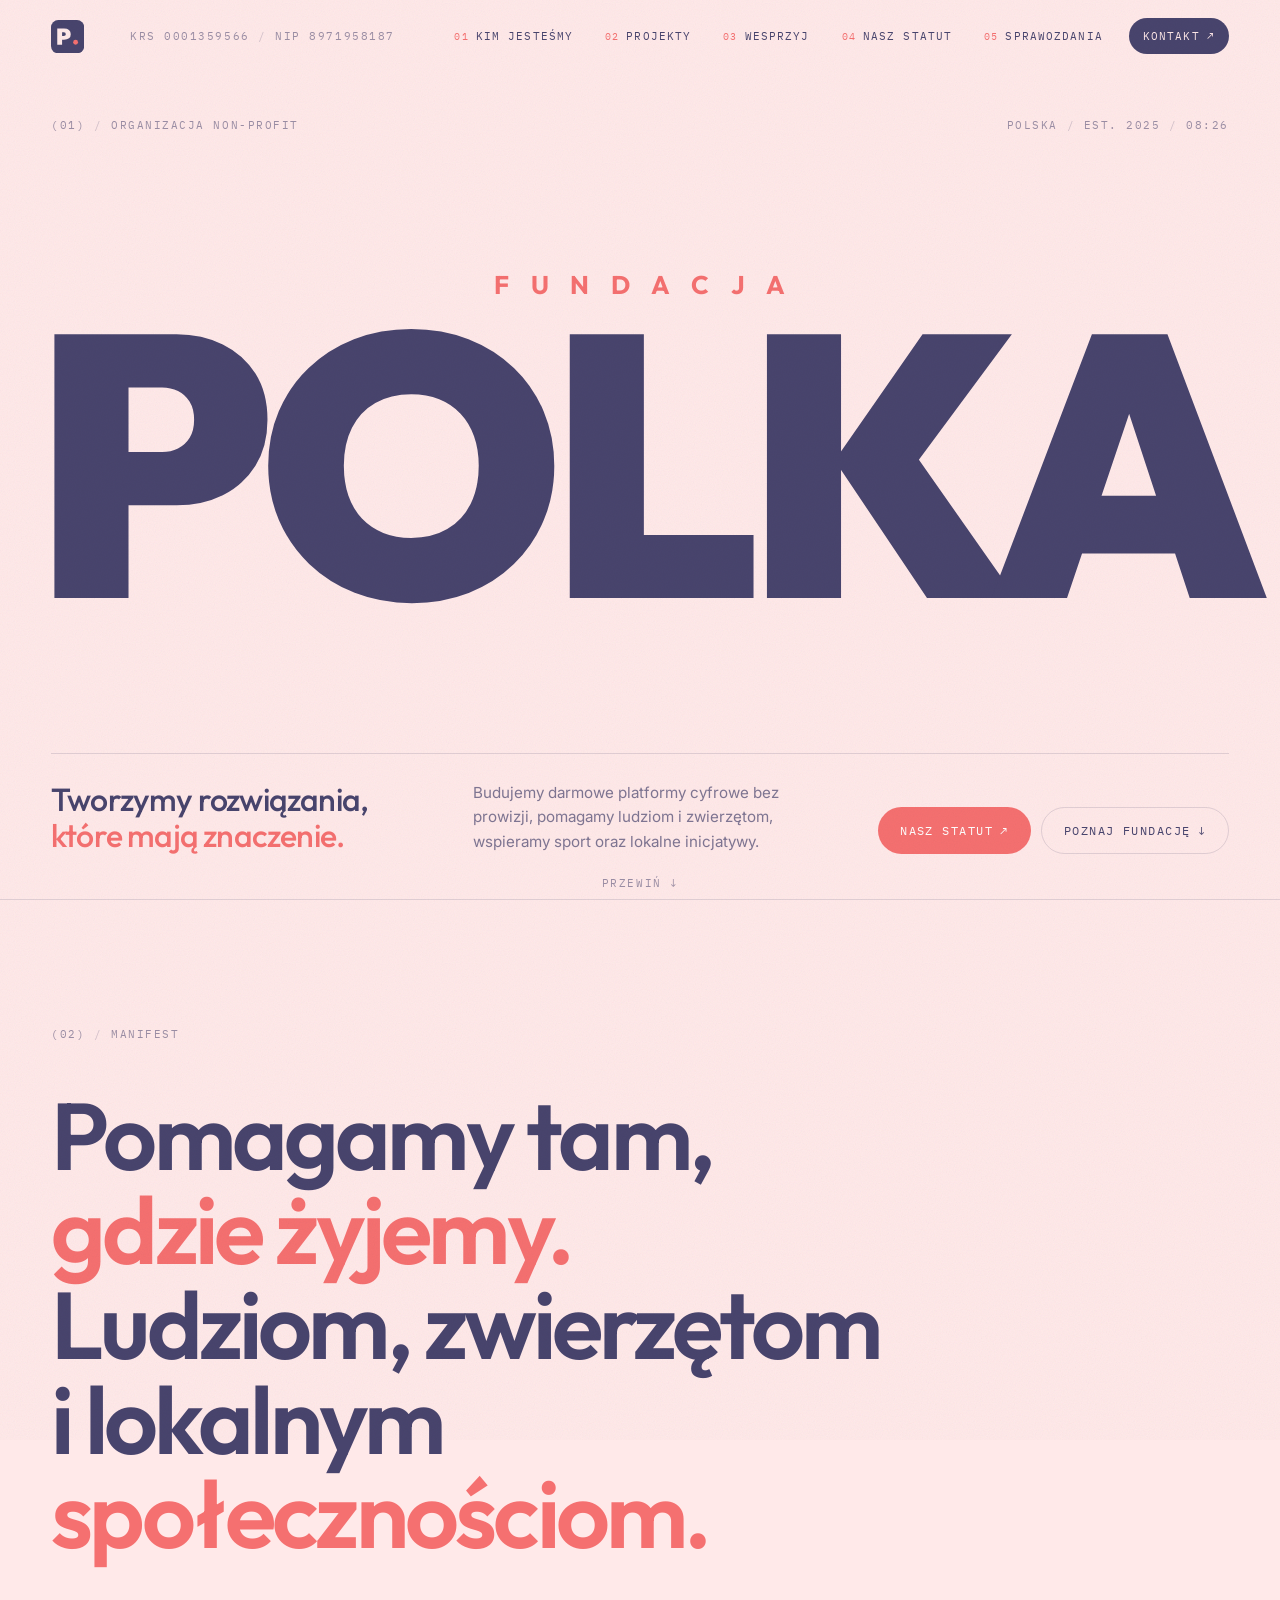
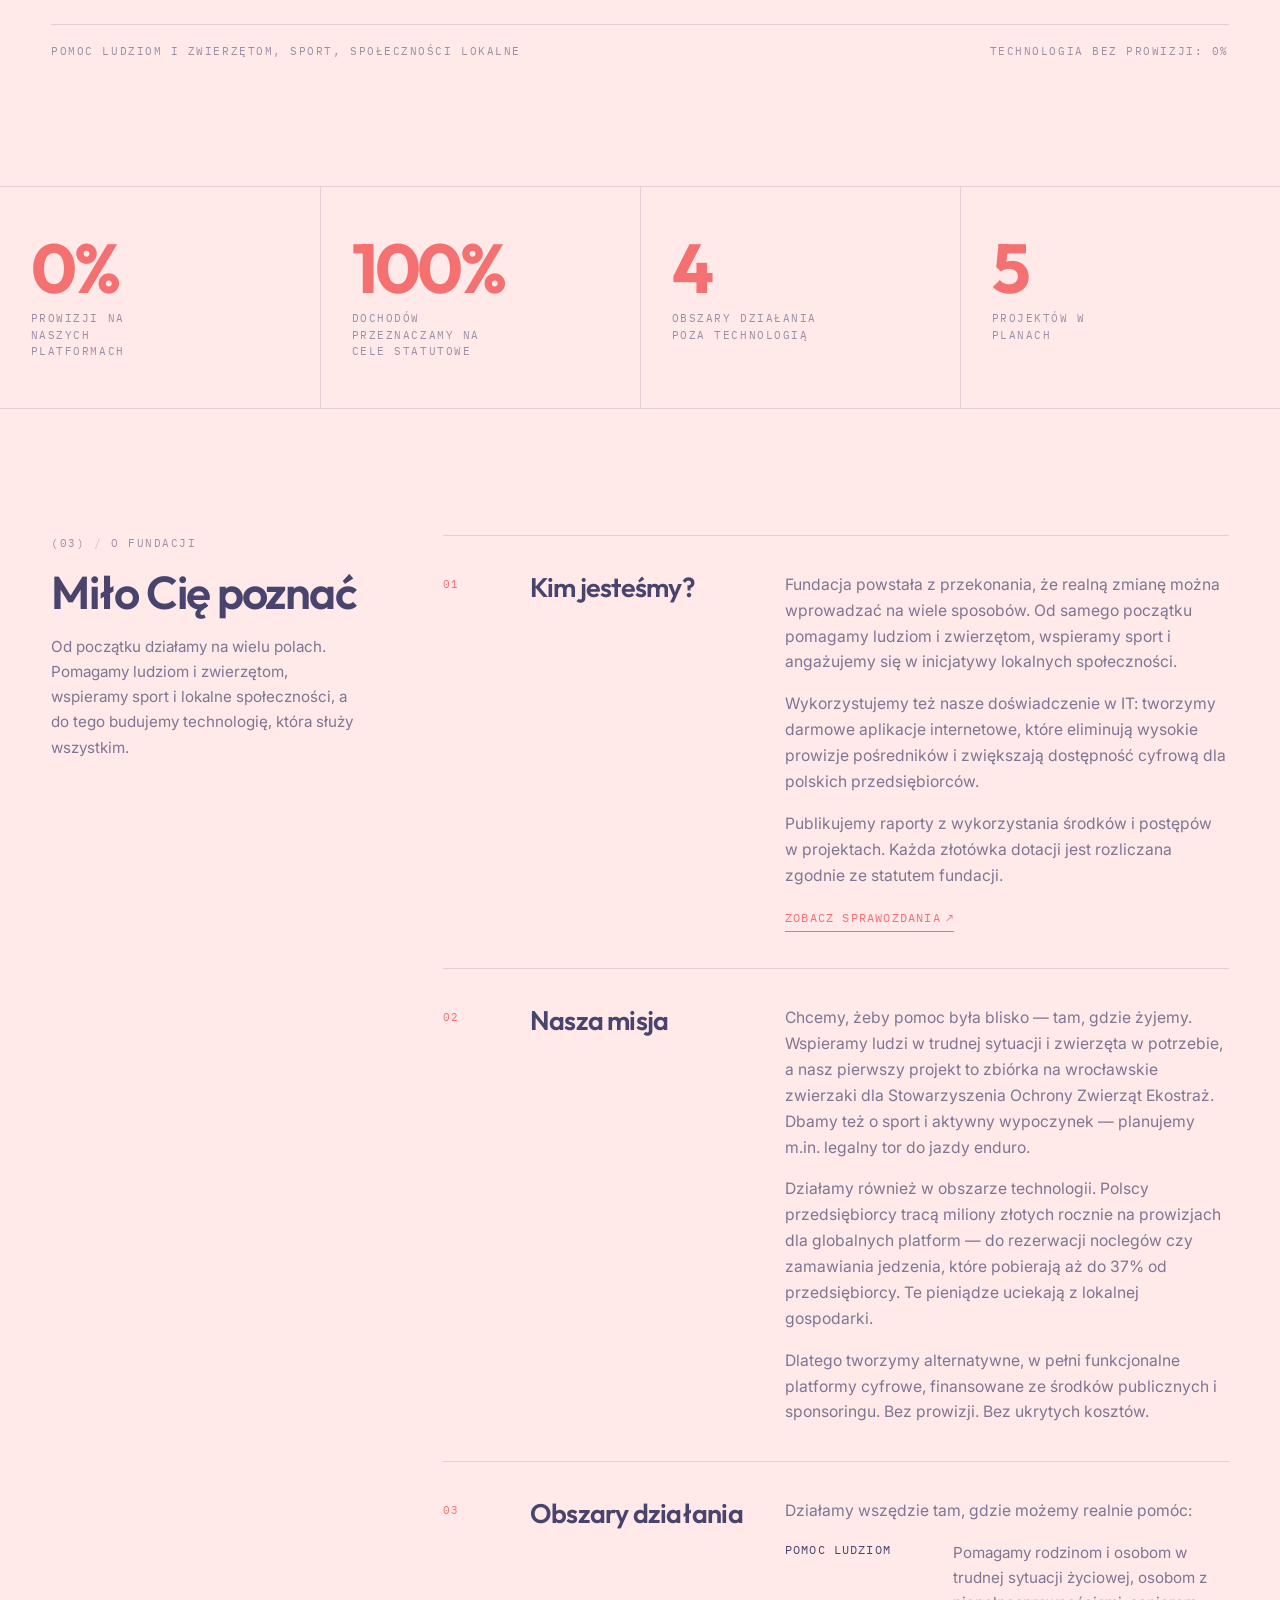
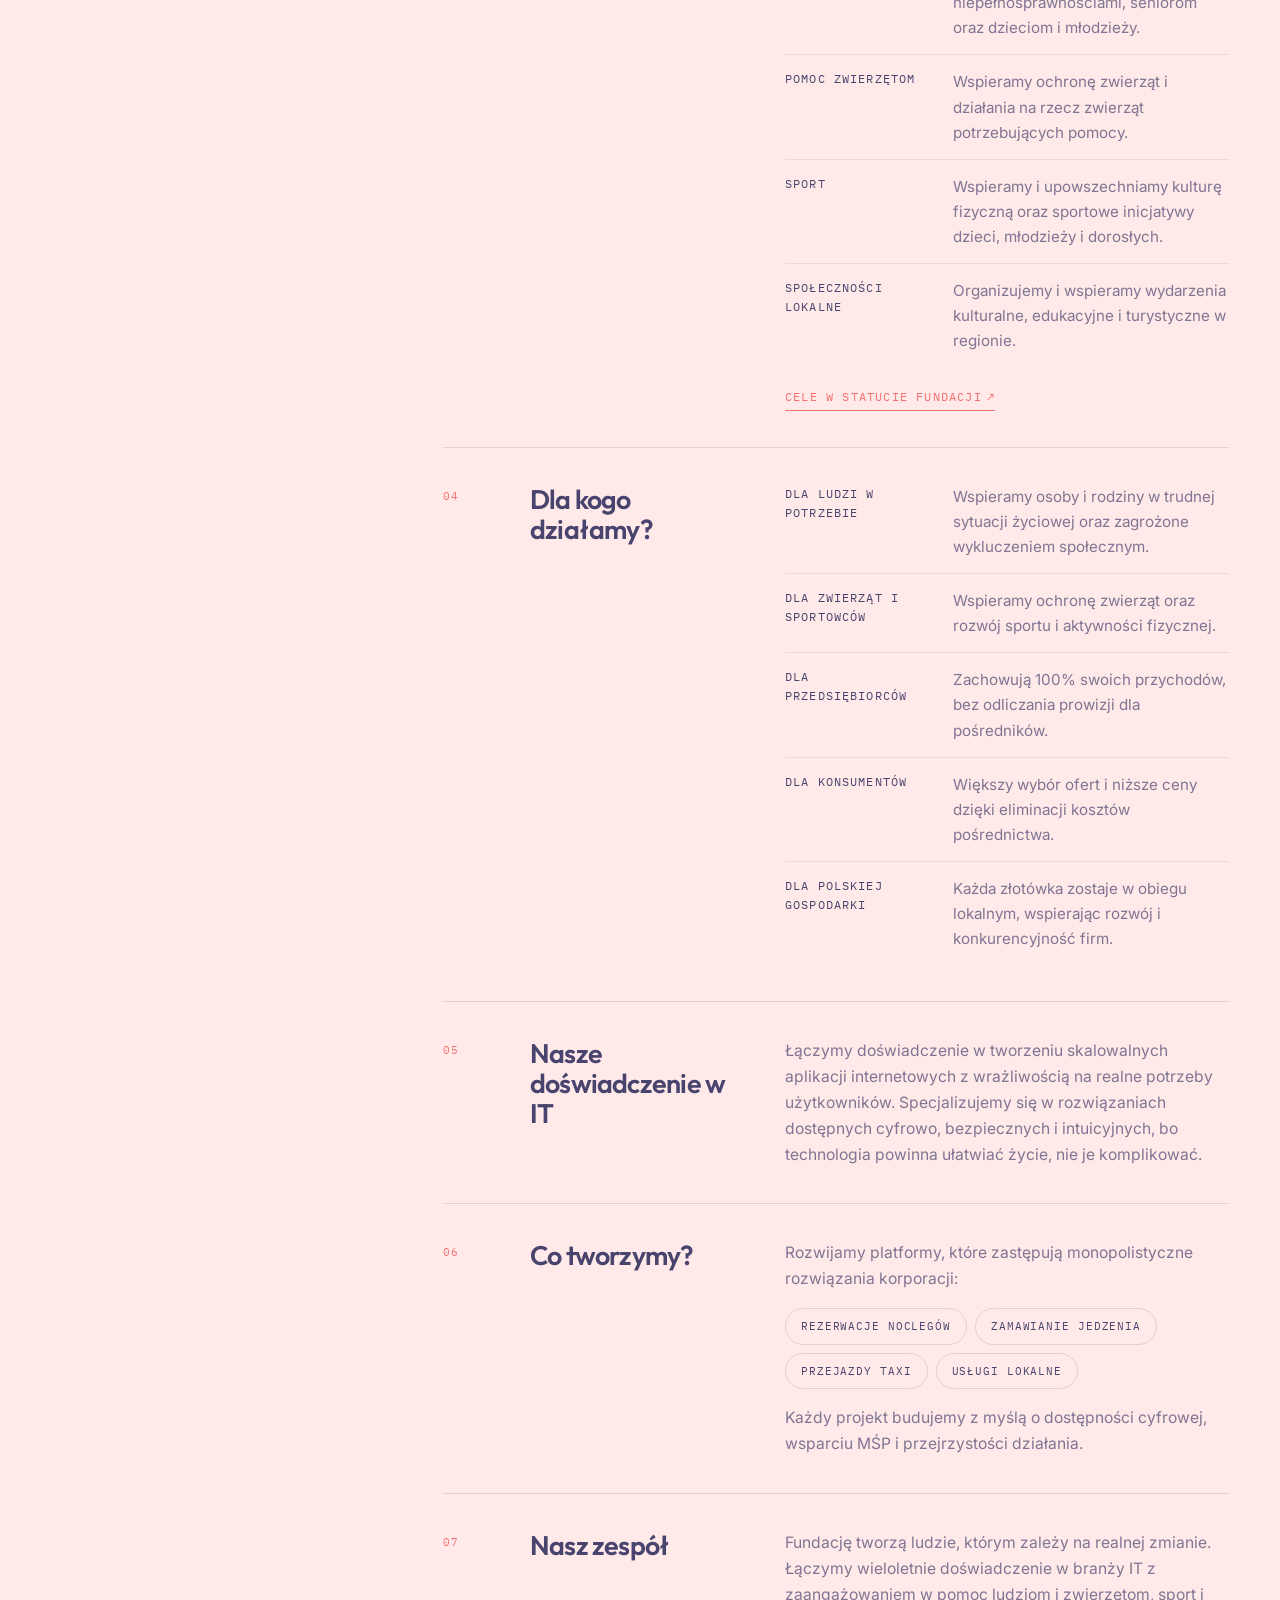
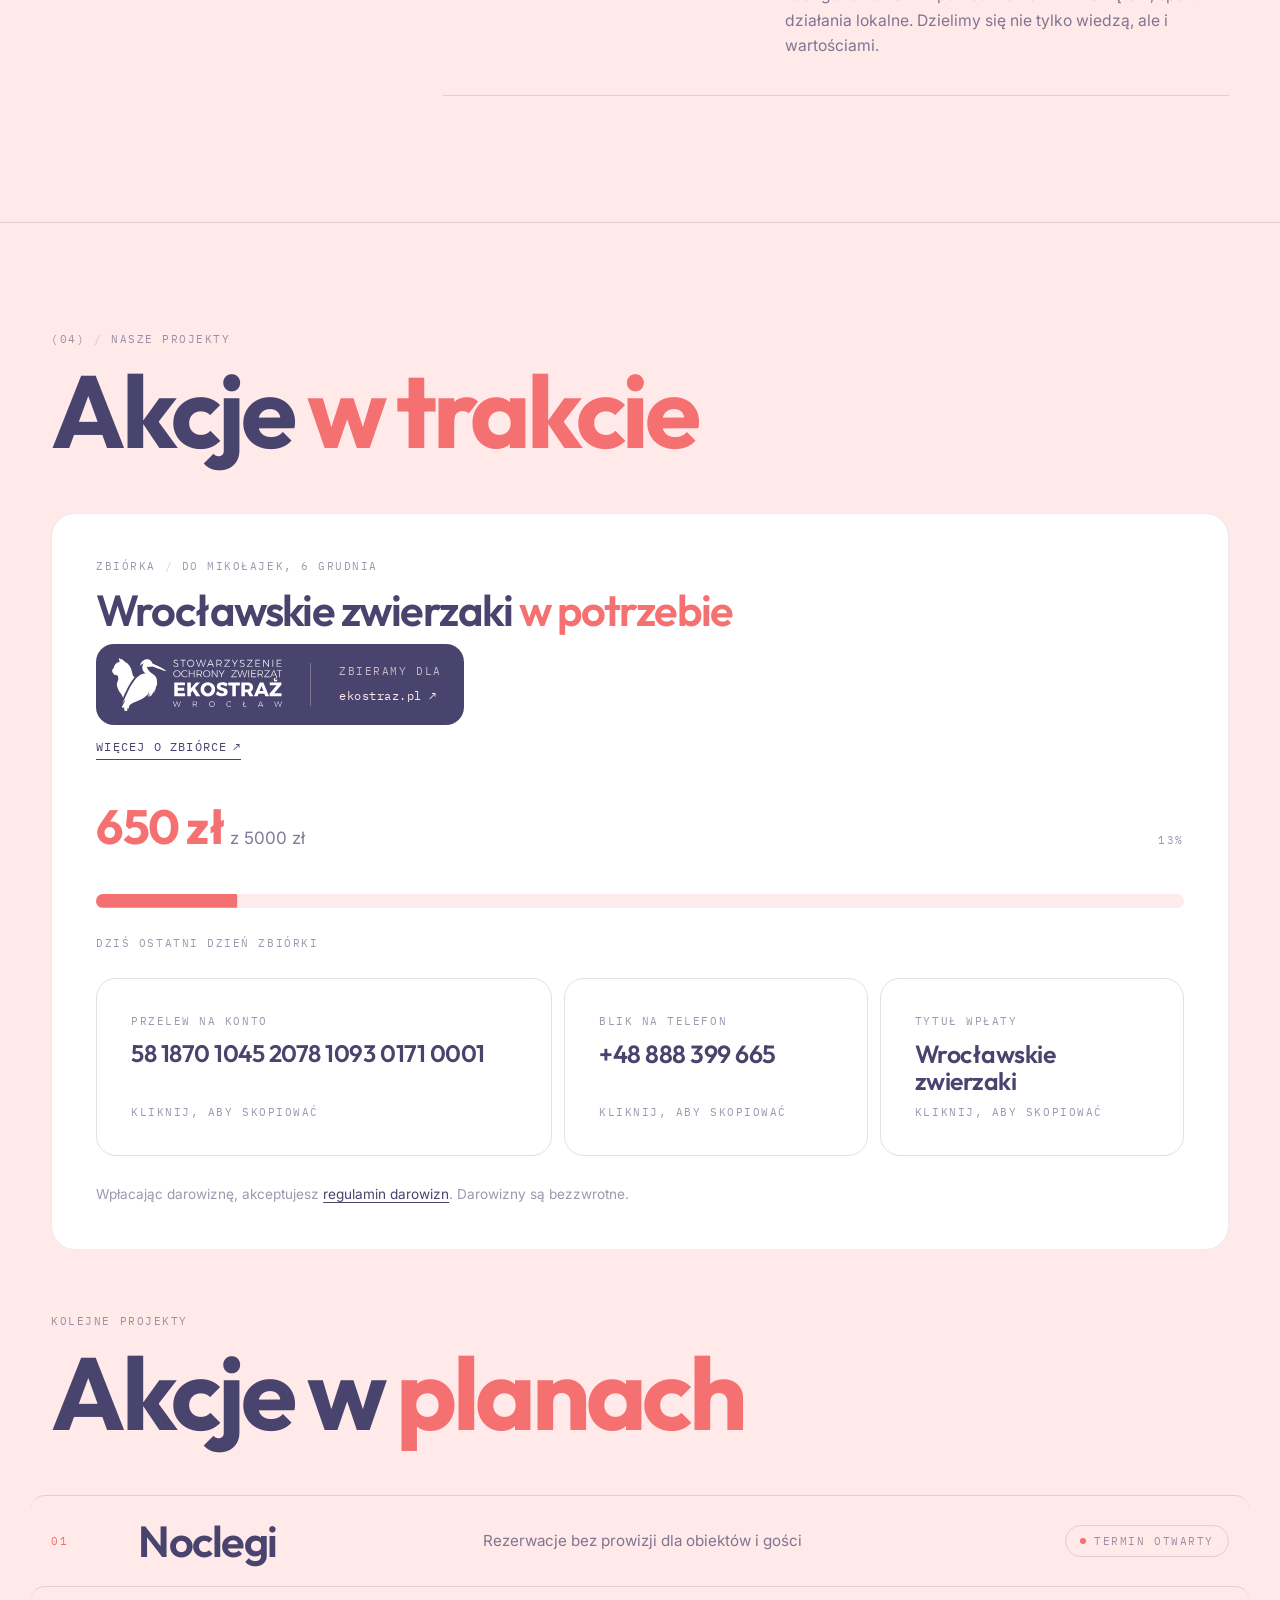
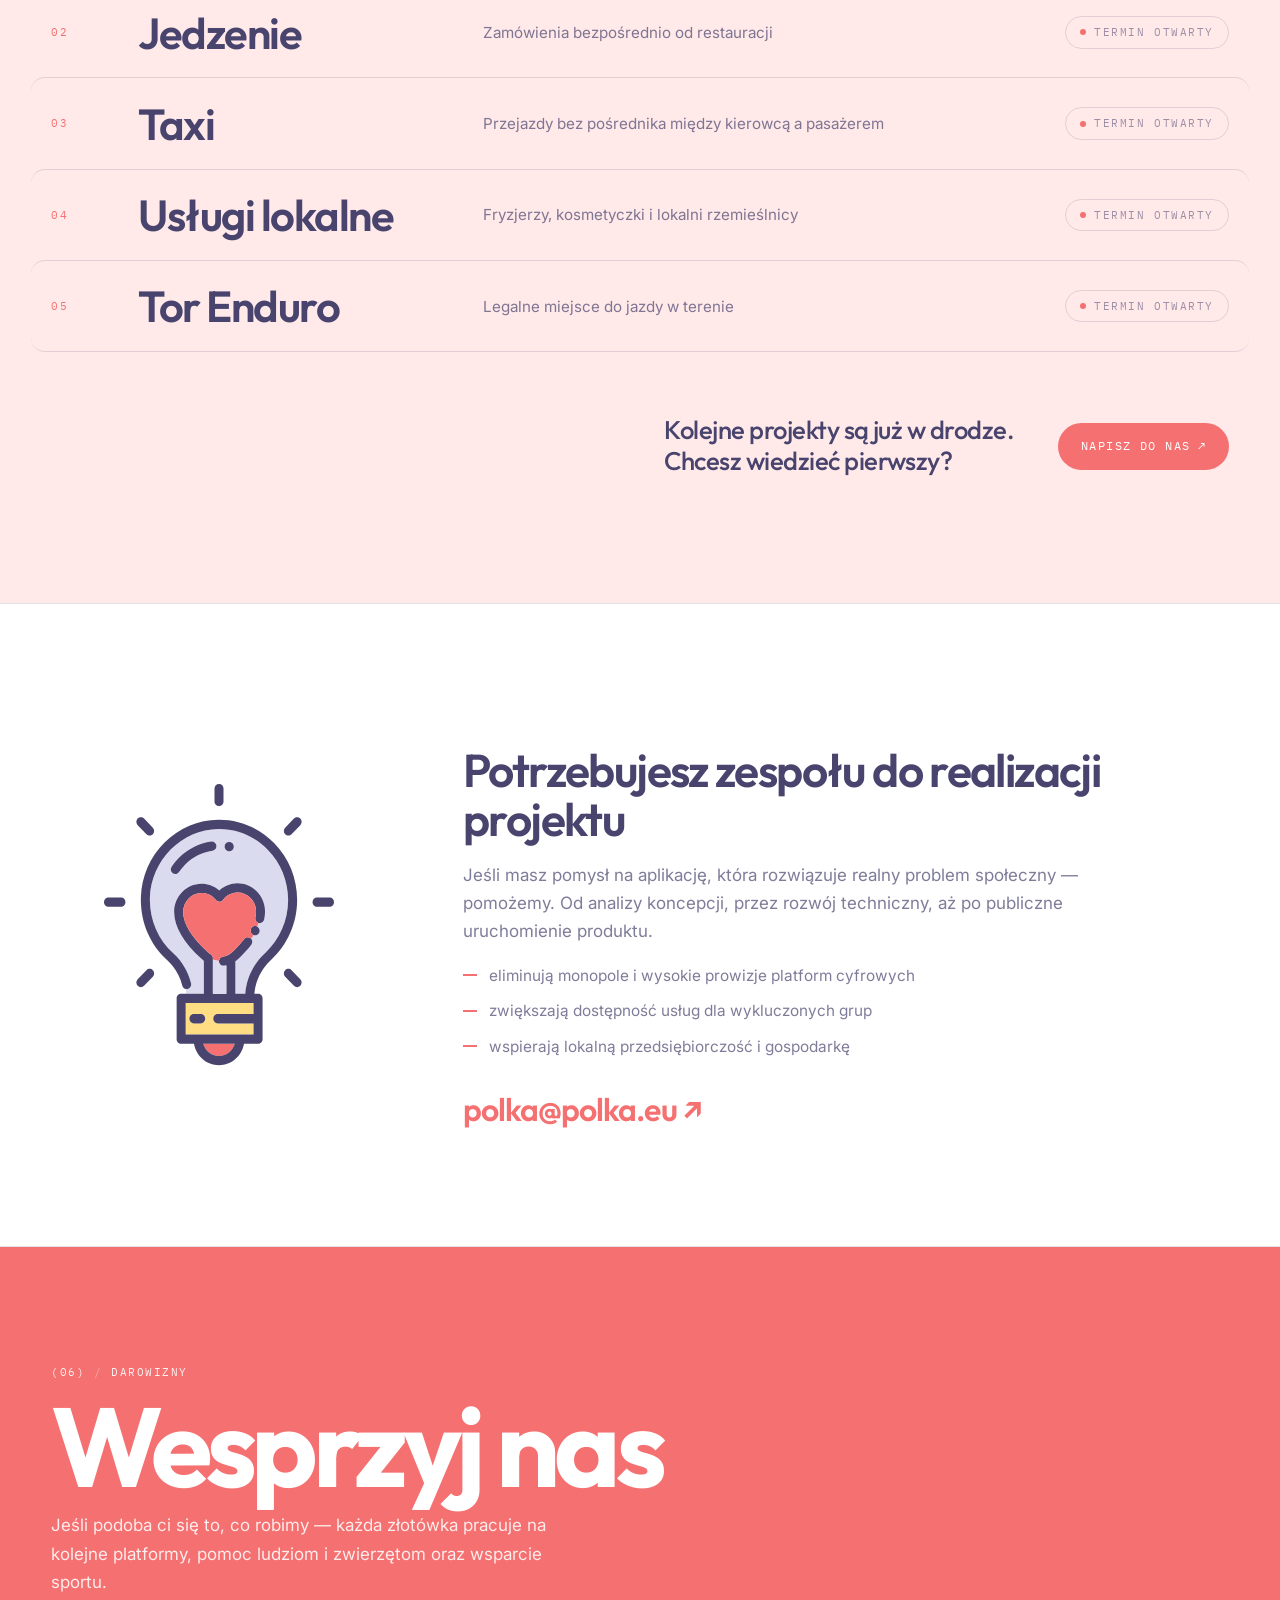
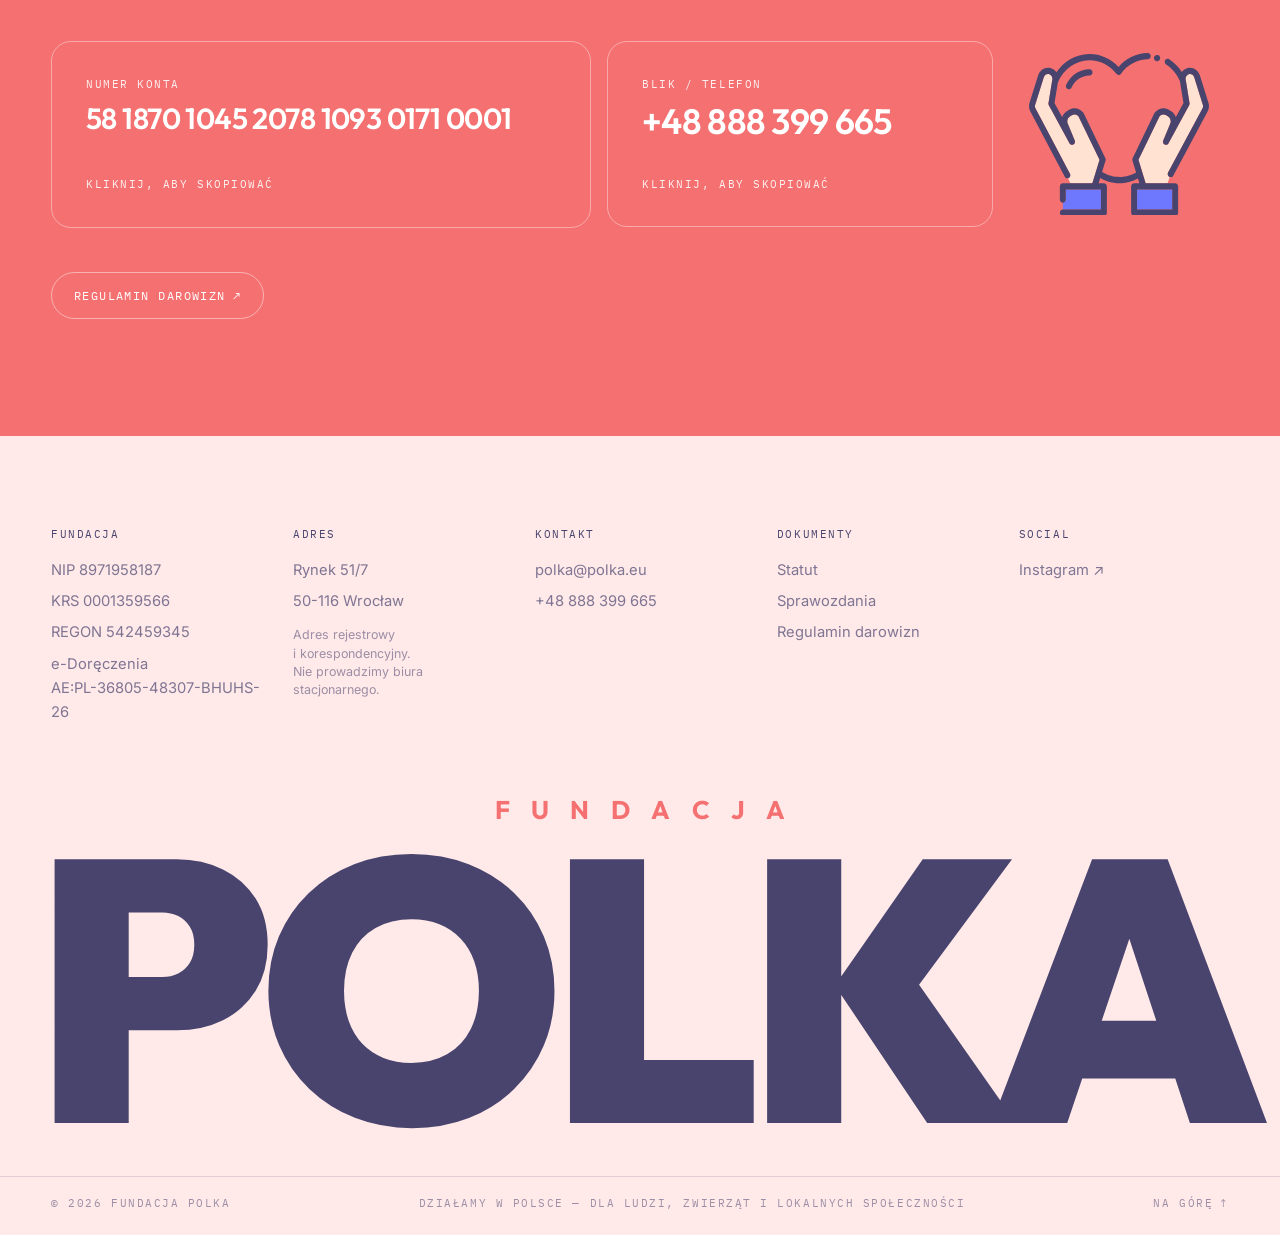
==== commit 04a0c775: "Add e-Doręczenia address to footer and registry details Co-Authored-By: Claude Opus 5.5 <noreply@ant" ====
--- a/index.html
+++ b/index.html
@@ -508,6 +508,7 @@
                 <p>NIP 8971958187</p>
                 <p>KRS 0001359566</p>
                 <p>REGON 542459345</p>
+                <p>e-Doręczenia<br>AE:PL-36805-48307-BHUHS-26</p>
             </div>
 
             <div class="footer-col">
@@ -523,6 +524,7 @@
                 <p class="label">Kontakt</p>
                 <a href="mailto:polka@polka.eu" class="footer-link">polka@polka.eu</a>
                 <a href="tel:+48888399665" class="footer-link">+48 888 399 665</a>
+                <a href="#instagram" class="footer-link footer-link-mobile">Instagram <span aria-hidden="true">↗</span></a>
             </div>
 
             <div class="footer-col">
@@ -532,7 +534,7 @@
                 <a href="regulamin.html" class="footer-link">Regulamin darowizn</a>
             </div>
 
-            <div class="footer-col">
+            <div class="footer-col footer-col-social">
                 <p class="label">Social</p>
                 <a href="#instagram" class="footer-link">Instagram <span aria-hidden="true">↗</span></a>
             </div>
--- a/styles.css
+++ b/styles.css
@@ -1412,6 +1412,8 @@
     width: fit-content;
     transition: color 0.3s ease, transform 0.35s var(--ease);
 }
+
+.footer-link-mobile { display: none; }
 
 .footer-link:hover {
     color: var(--accent);
@@ -1654,6 +1656,8 @@
 
 @media (max-width: 640px) {
     .footer-top { grid-template-columns: repeat(2, minmax(0, 1fr)); gap: 28px; }
+    .footer-col-social { display: none; }
+    .footer-link-mobile { display: block; }
     .hero { gap: clamp(22px, 4vh, 36px); }
     .hero-head .label:last-child { display: none; }
     .hero-wordmark { padding: clamp(10px, 3vh, 24px) 0; }
